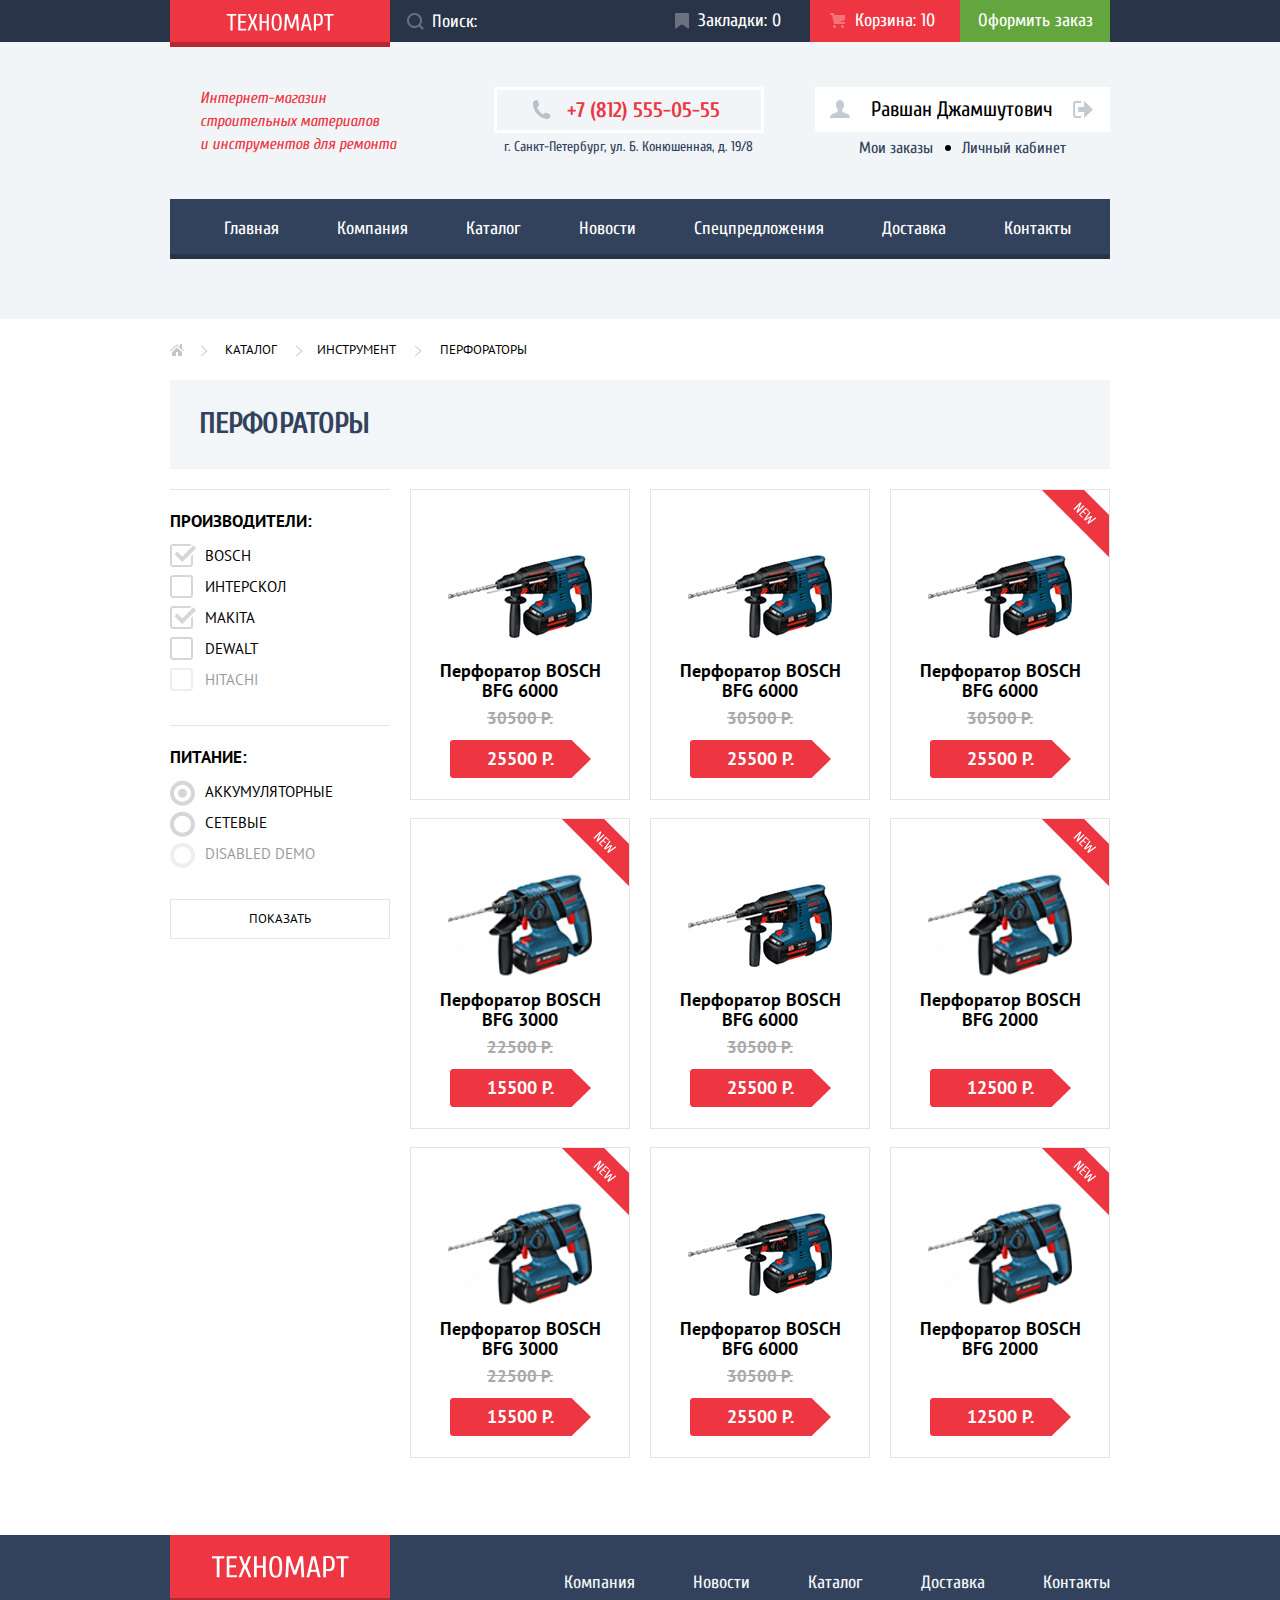
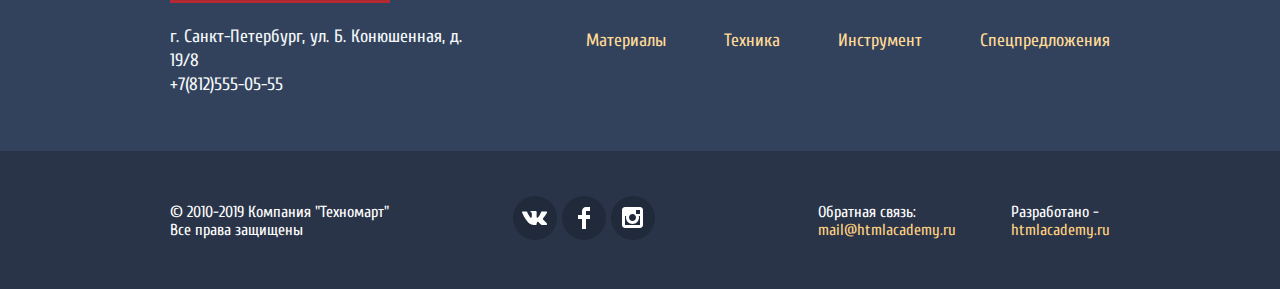
==== catalog.html @ f9d83b78 "Оформление декоративных элементов" ====
<!DOCTYPE html>
<html lang="ru">
<head>
  <meta charset="utf-8">
  <title>Перфораторы - каталог магазина Техномарт</title>
  <meta name="keywords" content="перфораторы" />
  <meta name="description" content="Список перфораторов, которые вы можете купить в интернет-магазине Техномарт с доставкой по всей территории Российской Федерации" />
  <link href="https://fonts.googleapis.com/css2?family=Cuprum:ital,wght@0,400;0,700;1,400&family=PT+Sans:ital,wght@0,400;0,700;1,400&display=swap" rel="stylesheet">
  <link rel="stylesheet" type="text/css" href="css/normalize.css">
  <link rel="stylesheet" type="text/css" href="css/style.css"></head>
<body>
  <header>
    <div class="top-line">
      <ul class="container top-line-head">
        <li>
          <a class="logo">
            <img src="img/logo-technomart.png" width="108" height="18" alt="Логотип компании в шапке сайта"></a>
        </li>
        <li>
          <form action="https://echo.htmlacademy.ru/courses" method="get" class="search-form">
            <input type="search" class="top-line-search" name="search" placeholder="Поиск:"></form>
        </li>
        <li>
          <a href="" class="top-link bookmark">
            Закладки:
            <span>0</span>
          </a>
        </li>
        <li>
          <a href="" class="top-link cart cart-with-goods">
            Корзина:
            <span>10</span>
          </a>
        </li>
        <li>
          <a href="" class="top-link order">Оформить заказ</a>
        </li>
      </ul>
    </div>
    <div class="container header-box">
      <div class="header-slogan">
        Интернет-магазин строительных материалов
        <br>и инструментов для ремонта</div>
      <div class="header-contact">
        <a href="tel:+78125550555">+7 (812) 555-05-55</a>
        г. Санкт-Петербург, ул. Б. Конюшенная, д. 19/8
      </div>
      <div class="header-account">
        <div class="header-name">
          Равшан Джамшутович
          <button type="button" name="exit-account"></button>
        </div>
        <div class="account-link">
          <a href="" class="first">Мои заказы</a>
          <div class="dotted"></div>
          <a href="">Личный кабинет</a>
        </div>
      </div>
    </div>
    <nav class="container nav">
      <ul>
        <li>
          <a href="index.html">Главная</a>
        </li>
        <li>
          <a href="">Компания</a>
        </li>
        <li>
          <a href="catalog.html">Каталог</a>
        </li>
        <li>
          <a href="">Новости</a>
        </li>
        <li>
          <a href="">Спецпредложения</a>
        </li>
        <li>
          <a href="">Доставка</a>
        </li>
        <li>
          <a href="">Контакты</a>
        </li>
      </ul>
    </nav>
  </header>
  <main>
    <div class="container wrap">
      <nav>
        <ul class="breadcrumbs">
          <li>
            <a href="index.html" aria-label="Главная"></a>
          </li>
          <li>
            <a href="catalog.html">Каталог</a>
          </li>
          <li>
            <a href="">Инструмент</a>
          </li>
          <li>Перфораторы</li>
        </ul>
      </nav>
      <section class="inner">
        <h1 class="catalog-title">Перфораторы</h1>
        <aside class="side-filter">
          <form action="https://echo.htmlacademy.ru/courses" method="get" class="form-filter">
            <div class="widget">
              <span class="widget-title">Производители:</span>
              <ul>
                <li class="filter-option filter-checkbox">
                  <input type="checkbox" name="bosch" id="brandCheck1" class="visually-hidden filter-input-checkbox filter-input" checked>
                  <label for="brandCheck1">BOSCH</label>
                </li>
                <li class="filter-option filter-checkbox">
                  <input type="checkbox" name="interskol" id="brandCheck2" class="visually-hidden filter-input-checkbox filter-input">
                  <label for="brandCheck2">Интерскол</label>
                </li>
                <li class="filter-option filter-checkbox">
                  <input type="checkbox" name="makita" id="brandCheck3" class="visually-hidden filter-input-checkbox filter-input" checked>
                  <label for="brandCheck3">Makita</label>
                </li>
                <li class="filter-option filter-checkbox">
                  <input type="checkbox" name="dewalt" id="brandCheck4" class="visually-hidden filter-input-checkbox filter-input">
                  <label for="brandCheck4">Dewalt</label>
                </li>
                <li class="filter-option filter-checkbox disabled">
                  <input type="checkbox" name="hitachi" id="brandCheck5" class="visually-hidden filter-input-checkbox filter-input" disabled>
                  <label for="brandCheck5">Hitachi</label>
                </li>
              </ul>
            </div>
            <div class="widget">
              <span class="widget-title">Питание:</span>
              <ul>
                <li class="filter-option filter-radio">
                  <input type="radio" name="pitanie" value="akkum" id="akkumPower" class="visually-hidden filter-input-radio filter-input" checked>
                  <label for="akkumPower">Аккумуляторные</label>
                </li>
                <li class="filter-option filter-radio">
                  <input type="radio" name="pitanie" value="setevoe" id="setevoePower" class="visually-hidden filter-input-radio filter-input">
                  <label for="setevoePower">Сетевые</label>
                </li>
                <li class="filter-option filter-radio disabled">
                  <input type="radio" name="pitanie" value="setevoe" id="disabled" class="visually-hidden filter-input-radio filter-input" disabled>
                  <label for="disabled">Disabled Demo</label>
                </li>
              </ul>
            </div>
            <button type="submit">Показать</button>
          </form>
        </aside>
        <div class="content">
          <ul class="catalog">
            <li class="product">
              <div class="product-head">
                <img src="img/bfg6000.jpg" width="144" height="128" alt="Фото перфоратора">
                <a href="">Купить</a>
                <a href="">В закладки</a>
              </div>
              <div class="product-footer">
                <span class="product-title">Перфоратор BOSCH BFG 6000</span>
                <span class="old-price">30500 Р.</span>
                <div class="actual-price">25500 Р.</div>
              </div>
            </li>
            <li class="product">
              <div class="product-head">
                <img src="img/bfg6000.jpg" width="144" height="128" alt="Фото перфоратора">
                <a href="">Купить</a>
                <a href="">В закладки</a>
              </div>
              <div class="product-footer">
                <span class="product-title">Перфоратор BOSCH BFG 6000</span>
                <span class="old-price">30500 Р.</span>
                <div class="actual-price">25500 Р.</div>
              </div>
            </li>
            <li class="product">
              <div class="product-head">
                <img src="img/bfg6000.jpg" width="144" height="128" alt="Фото перфоратора">
                <a href="">Купить</a>
                <a href="">В закладки</a>
              </div>
              <div class="product-footer">
                <span class="product-title">Перфоратор BOSCH BFG 6000</span>
                <span class="old-price">30500 Р.</span>
                <div class="actual-price">25500 Р.</div>
              </div>
              <div class="catalog-new"></div>
            </li>
            <li class="product">
              <div class="product-head">
                <img src="img/bfg3000.jpg" width="144" height="128" alt="Фото перфоратора">
                <a href="">Купить</a>
                <a href="">В закладки</a>
              </div>
              <div class="product-footer">
                <span class="product-title">Перфоратор BOSCH BFG 3000</span>
                <span class="old-price">22500 Р.</span>
                <div class="actual-price">15500 Р.</div>
              </div>
              <div class="catalog-new"></div>
            </li>
            <li class="product">
              <div class="product-head">
                <img src="img/bfg6000.jpg" width="144" height="128" alt="Фото перфоратора">
                <a href="">Купить</a>
                <a href="">В закладки</a>
              </div>
              <div class="product-footer">
                <span class="product-title">Перфоратор BOSCH BFG 6000</span>
                <span class="old-price">30500 Р.</span>
                <div class="actual-price">25500 Р.</div>
              </div>
            </li>
            <li class="product">
              <div class="product-head">
                <img src="img/bfg2000.jpg" width="144" height="128" alt="Фото перфоратора">
                <a href="">Купить</a>
                <a href="">В закладки</a>
              </div>
              <div class="product-footer">
                <span class="product-title">Перфоратор BOSCH BFG 2000</span>
                <span class="old-price"></span>
                <div class="actual-price">12500 Р.</div>
              </div>
              <div class="catalog-new"></div>
            </li>
            <li class="product">
              <div class="product-head">
                <img src="img/bfg3000.jpg" width="144" height="128" alt="Фото перфоратора">
                <a href="">Купить</a>
                <a href="">В закладки</a>
              </div>
              <div class="product-footer">
                <span class="product-title">Перфоратор BOSCH BFG 3000</span>
                <span class="old-price">22500 Р.</span>
                <div class="actual-price">15500 Р.</div>
              </div>
              <div class="catalog-new"></div>
            </li>
            <li class="product">
              <div class="product-head">
                <img src="img/bfg6000.jpg" width="144" height="128" alt="Фото перфоратора">
                <a href="">Купить</a>
                <a href="">В закладки</a>
              </div>
              <div class="product-footer">
                <span class="product-title">Перфоратор BOSCH BFG 6000</span>
                <span class="old-price">30500 Р.</span>
                <div class="actual-price">25500 Р.</div>
              </div>
            </li>
            <li class="product">
              <div class="product-head">
                <img src="img/bfg2000.jpg" width="144" height="128" alt="Фото перфоратора">
                <a href="">Купить</a>
                <a href="">В закладки</a>
              </div>
              <div class="product-footer">
                <span class="product-title">Перфоратор BOSCH BFG 2000</span>
                <span class="old-price"></span>
                <div class="actual-price">12500 Р.</div>
              </div>
              <div class="catalog-new"></div>
            </li>
          </ul>
        </div>

        <!-- Тут блок, который не нужно включать в этом задании http://prntscr.com/shztqs--> </section>
    </div>
  </main>
  <footer>
    <div class="container footer-top">
      <div class="footer-left">
        <img src="img/logo-bottom.png" width="220" height="47" alt="Логотип компании в подвале сайта">
        г. Санкт-Петербург, ул. Б. Конюшенная, д. 19/8
        <br>
        <a href="tel:+78125550555">+7(812)555-05-55</a>
      </div>
      <div class="footer-right">
        <ul class="submenu-origin">
          <li>
            <a href="">Компания</a>
          </li>
          <li>
            <a href="">Новости</a>
          </li>
          <li>
            <a href="catalog.html">Каталог</a>
          </li>
          <li>
            <a href="">Доставка</a>
          </li>
          <li>
            <a href="">Контакты</a>
          </li>
        </ul>
        <ul class="submenu-gold">
          <li>
            <a href="">Материалы</a>
          </li>
          <li>
            <a href="">Техника</a>
          </li>
          <li>
            <a href="">Инструмент</a>
          </li>
          <li>
            <a href="">Спецпредложения</a>
          </li>
        </ul>
      </div>
    </div>
    <div class="footer-bottom">
      <div class="container footer-bottom-box">
        <div class="copyright">
          © 2010-2019 Компания "Техномарт"
          <br>Все права защищены</div>
        <div class="social">
          <a href="" aria-label="Вконтакте"></a>
          <a href="" aria-label="Facebook"></a>
          <a href="" aria-label="Instagram"></a>
        </div>
        <ul class="credit">
          <li>
            Обратная связь:
            <br>
            <a href="mailto:mail@htmlacademy.ru">mail@htmlacademy.ru</a>
          </li>
          <li>
            Разработано -
            <br>
            <a href="https://htmlacademy.ru/intensive/htmlcss" target="_blank">htmlacademy.ru</a>
          </li>
        </ul>
      </div>
    </div>
  </footer>
  <div class="popup cart-add">
    <div class="cart-text">
      Товар добавлен в корзину!
    </div>
    <div class="popup-bottom">
      <div class="cart-add-box">
        <a href="#" class="info-link">Оформить заказ</a>
        <button type="button" name="continue-car">Продолжить покупки</button>
      </div>
    </div>
    <button type="button" name="close-cart" class="popup-close">
      <img src="img/icon-close.svg" width="21" height="21" alt="Закрыть форму"></button>
  </div>
</body>
</html>
---- css/style.css ----
:root {
  --basic-black: #000;
  --basic-red: #EE3643;
  --basic-green-dark: #518534;
  --basic-green: #63A63E;
  --basic-semi-grey-dark: #212A3A;
  --basic-grey-dark: #293449;
  --basic-grey-light-dark: #32425C;
  --basic-grey: #3D546F;
  --basic-grey-light: #C5C5C5;
  --basic-grey-super-light: #e5e5e5;
  --basic-grey-extra-ligh: #EAEAEA;
  --basic-background: #F1F5F7;
  --basic-background-semi-light: #F2F6F8;
  --basic-background-light: #F3F7F9;
  --basic-background-extra-light: #f4f4f4;
  --basic-white: #FFFFFF;
  --special-ylellow: #FFBF47;
  --special-yellowlight: #FFD180;
  --special-yellowextralight: #FFDA96;
  --special-blue: #3BBCE3;
  --special-lilac: #DC91D8;
  --special-greenlight: #8ED78F;
  --success: #5FBB2D;
  --warning: #FFBF47;
  --error: #BA2732;
  --half-white: rgba(255, 255, 255, 0.5);
  --half-black: rgba(0, 0, 0, 0.1);
  --old-price: #A9A9A9;
}

/* Global */

body {
  font-family: 'Cuprum', sans-serif;
  width: 100%;
  margin: 0;
  padding: 0;
  background-color: var(--basic-white, #fff);
  font-size: 18px;
  line-height: 24px;
  font-weight: normal;
  color: var(--basic-black)
}
a {
  text-decoration: none;
}
img {
  max-width: 100%;
  height: auto;
}
*, *::before, *::after {
  box-sizing: border-box;
}
.visually-hidden:not(:focus):not(:active),
input[type="checkbox"].visually-hidden,
input[type="radio"].visually-hidden {
  position: absolute;
  width: 1px;
  height: 1px;
  margin: -1px;
  border: 0;
  padding: 0;
  white-space: nowrap;
  clip-path: inset(100%);
  clip: rect(0 0 0 0);
  overflow: hidden;
}
.container {
  width: 940px;
  margin: 0 auto;
}

/* Grid */

.page {
  height: 100%;
}

.page-body {
  min-height: 100%;
  display: grid;
  grid-template-rows: min-content 1fr min-content;
  align-content: start;
}

/* Header */

header {
  background-color: var(--basic-background, #F1F5F7);
  padding: 0 0 60px;
}
.top-line {
  background-color: var(--basic-grey-dark, #293449);
  padding: 0 10px;
  color: #FFF;
  height: 42px;
}
.top-line a {
  color: #FFF;
}
.top-line-head {
  list-style: none;
  padding: 0;
  display: flex;
  flex-direction: row;
  flex-wrap: nowrap;
  align-items: center;
  justify-content: space-between;
}
.top-line-head li {
  height: 42px;
  line-height: 42px;
}
.top-line-head li:nth-child(2) {
  flex-grow: 1;
}
.top-line a.logo {
  display: block;
  width: 220px;
  height: 47px;
  text-align: center;
  line-height: 52px;
  background-color: var(--basic-red, #EE3643);
  box-shadow: inset 0px -5px 0px rgba(0, 0, 0, 0.24);
}
.top-line a.logo:active {
  background-color: var(--error, #BA2732);
}
.top-line-search {
  width: 100%;
  height: 42px;
  border: none;
  background-image: url(../img/icon-search-grey.png);
  background-repeat: no-repeat;
  background-position: 17px center;
  color: var(--basic-white, #fff);
  padding-left: 42px;
  background-color: var(--basic-grey-dark, #293449);
}
.top-line-search::placeholder {
  color: var(--basic-white, #fff);
}
.top-line-search:hover {
  background-image: url(../img/icon-search-white.png);
}
.top-line-search:focus {
  background-color: var(--basic-white, #fff);
  background-image: url(../img/icon-search-red.png);
  color: var(--basic-black, #000);
  outline: 0;
}
.top-line .top-link {
  display: block;
  position: relative;
}
.top-line .top-link:active {
  color: var(--half-white, rgba(255, 255, 255, 0.5));
}
.bookmark:active,
.cart:active {
  background: var(--basic-black, #000);
}
.bookmark::before,
.cart::before {
  position: absolute;
  content: "";
  background-repeat: no-repeat;
  background-position: 0 0;
  opacity: 0.3;
}
.bookmark {
  padding: 0 29px 0 43px;
}
.bookmark::before {
  background-image: url(../img/icon-bookmark.svg);
  width: 14px;
  height: 16px;
  top: 13px;
  left: 20px;
}
.cart {
  padding: 0 25px 0 45px;
}
.cart::before {
  background-image: url(../img/icon-cart.svg);
  width: 15px;
  height: 15px;
  top: 13px;
  left: 20px;
}
.cart-with-goods {
  background-color: var(--basic-red);
  }
.bookmark:hover::before,
.cart:hover::before {
  opacity: 1;
}
.order {
  background-color: var(--basic-green, #63A63E);
  width: 150px;
  text-align: center;
}
.header-box {
  padding: 45px 0 40px;
  display: flex;
  flex-direction: row;
  flex-wrap: nowrap;
  align-items: start;
  justify-content: space-between;
}
.header-slogan {
  font-style: italic;
  font-size: 16px;
  line-height: 23px;
  color: var(--basic-red, #EE3643);
  width: 197px;
  margin-left: 30px;
}
.header-contact {
  font-size: 14px;
  line-height: 24px;
  color: var(--basic-grey-light-dark, #32425C);
  width: 270px;
  text-align: center;
  margin: 0 0 0 45px;
}
.header-contact a {
  color: var(--basic-red, #EE3643);
  font-weight: bold;
  font-size: 21px;
  line-height: 30px;
  padding: 5px 4px 5px 70px;
  border: 3px solid var(--basic-white, #fff);
  background-color: var(--basic-background-lignt);
  display: block;
  position: relative;
  text-align: left;
  margin-bottom: 2px;
}
.header-contact a:before {
  content: "";
  position: absolute;
  background-image: url(../img/icon-phone.svg);
  width: 19px;
  height: 19px;
  left: 35px;
  top: 10px;
}
.header-login {
  width: 299px;
}
.header-login a {
  background-color: var(--basic-white, #fff);
  padding: 0 24px;
  position: relative;
  font-size: 21px;
  line-height: 45px;
  color: #000;
  display: inline-block;
}
.header-login a:hover {
  color: var(--basic-red);
}
.header-login a:active {
  color: var(--basic-grey-light);
}
a.login-link {
  padding-left: 45px;
  margin-right: 10px;
}
.login-link::before {
  content: "";
  position: absolute;
  background-image: url(../img/icon-login-dark.svg);
  width: 20px;
  height: 17px;
  top: 14px;
  left: 19px;
  opacity: 0.3;
}
.login-link:hover::before {
  opacity: 1;
}
.login-link:active::before {
  opacity: 0.3;
}
.header-account {
  text-align: center;
}
.header-name {
  font-size: 21px;
  line-height: 21px;
  background-color: var(--basic-white);
  padding: 12px 57px 12px 56px;
  position: relative;
}
.account-link {
  display: flex;
  flex-direction: row;
  flex-wrap: nowrap;
  align-items: center;
  justify-content: space-evenly;
  margin: 7px auto 0;
  width: 230px;
}
.account-link a {
  font-size: 16px;
  line-height: 18px;
  color: var(--basic-grey-light-dark);
  margin: 0 6px;
}
.account-link a:hover {
  color: var(--basic-red);
}
.account-link .dotted {
  background-color: var(--basic-black);
  width: 6px;
  height: 6px;
  border-radius: 50%;
}

.header-name:active,
.account-link a:active {
  color: var(--basic-grey-light);
}
.header-name button[name="exit-account"] {
  content: "";
  position: absolute;
  width: 20px;
  height: 17px;
  background-image: url(../img/icon-logout.svg);
  background-repeat: no-repeat;
  background-position: 0 0;
  background-color: inherit;
  top: 14px;
  right: 17px;
  border: none;
  outline: none;
  cursor: pointer;
  opacity: 0.3;
}
.header-name::before {
  content: "";
  position: absolute;
  background-image: url(../img/icon-user.svg);
  background-repeat: no-repeat;
  background-position: 0 0;
  width: 20px;
  height: 18px;
  top: 13px;
  left: 15px;
  opacity: 0.3;
}
.header-name:hover::before,
.header-name:hover button[name="exit-account"] {
  opacity: 1;
}
.nav ul {
  padding: 0 25px;
  margin: 0;
  list-style: none;
  display: flex;
  flex-direction: row;
  flex-wrap: nowrap;
  align-items: center;
  justify-content: space-between;
  background-color: var(--basic-grey-light-dark);
  box-shadow: inset 0px -5px 0px var(--basic-grey-dark);
}
.nav a {
  color: var(--basic-white);
  padding: 0 29px;
  display: block;
  line-height: 60px;
}
.nav a:hover {
  background-color: var(--basic-grey-dark);
}
.nav a:active {
  color: var(--basic-grey-light);
}


/* Home Info */

.main-info {
  display: flex;
  flex-direction: row;
  align-items: flex-start;
  justify-content: space-between;
  padding: 70px 0;
  position: relative;
}
.main-info section:first-child {
  max-width: 478px;
}
.main-info section:nth-child(2) {
  width: 300px;
}
.main-info section {
  font-family: 'PT Sans', sans-serif;
  font-size: 13px;
  line-height: 24px;
}
.main-info h2 {
  font-size: 30px;
  line-height: 30px;
  font-weight: normal;
  text-transform: uppercase;
}
.transport {
  list-style: none;
}
.transport li {
  font-size: 18px;
  line-height: 24px;
  margin-bottom: 12px;
  position: relative;
}
.transport li::before {
  content: "";
  position: absolute;
  background-image: url(../img/red-line.png);
  background-repeat: no-repeat;
  background-position: 0 0;
  width: 25px;
  height: 2px;
  left: -37px;
  top: 10px;
}
.info-link {
  background-color: var(--basic-red);
  color: var(--basic-white);
  text-align: center;
  text-transform: uppercase;
  line-height: 38px;
  display: inherit;
  cursor: pointer;
  border: none;
  outline: none;
  width: 100%;
}
.info-link:active {
  background-color: var(--error);
}
a.more-about {
  width: 220px;
}
.map-small {
  margin-top: 14px;
}

/* Catalog Sidebar */

.wrap {
  padding: 21px 0 59px;
}
.breadcrumbs {
  margin: 0;
  padding: 0;
  list-style: none;
  display: flex;
  flex-direction: row;
  flex-wrap: nowrap;
  align-items: center;
}
.breadcrumbs li {
  padding: 0 25px 0 15px;
  position: relative;
}

.breadcrumbs li::before {
  content: "";
  position: absolute;
  width: 8px;
  height: 12px;
  background-image: url(../img/icon-right-small.svg);
  background-repeat: no-repeat;
  right: -1px;
  top: 5px;
}
.breadcrumbs li:first-child {
  width: 14px;
  height: 12px;
  background-image: url(../img/icon-home.svg);
  background-repeat: no-repeat;
}
.breadcrumbs li:first-child::before {
  top: 1px;
  right: 2px;
}
.breadcrumbs li:last-child {
  padding-left: 19px;
}
.breadcrumbs li:last-child:before {
  background-image: none;
}
.breadcrumbs li,
.breadcrumbs a,
.breadcrumbs a:active,
.breadcrumbs a:focus,
.breadcrumbs a:hover {
  color: var(--basic-black);
  font-size: 13px;
  line-height: 20px;
  text-transform: uppercase;
  font-family: 'PT Sans', sans-serif;
}

.inner {
    display: flex;
    flex-direction: row;
    flex-wrap: wrap;
}
.catalog-title {
  margin: 20px 0;
  font-size: 30px;
  line-height: 30px;
  text-transform: uppercase;
  color: var(--basic-grey-light-dark);
  background-color: var(--basic-background-semi-light);
  padding: 29px 0 30px 29px;
  width: 100%;
  letter-spacing: -0.9px;
}

.side-filter {
  width: 220px;
}
.side-filter .widget {
  border-top: 1px solid var(--half-black);
  padding: 16px 0 26px;
}
.side-filter .widget-title {
  font-family: PT Sans;
  font-weight: bold;
  font-size: 17px;
  line-height: 30px;
  text-transform: uppercase;
}
.form-filter ul {
  margin: 0;
  padding: 0;
  list-style: none;
  line-height: 23px;
}
.filter-option {
  margin: 8px 0;
  padding: 0 0 0 35px;
}
.filter-option label {
  font-family: 'PT Sans', sans-serif;
  font-size: 15px;
  text-transform: uppercase;
  position: relative;
  display: block;
  cursor: pointer;
  user-select: none;
}
.filter-input-checkbox + label::before {
  content: "";
  position: absolute;
  left: -35px;
  top: 0;
  width: 27px;
  height: 23px;
  background-image: url(../img/icon-checkbox.svg);
  background-position: bottom right;
  background-repeat: no-repeat;
  opacity: 0.7;
}
.filter-input-checkbox:checked + label::after {
  content: "";
  position: absolute;
  left: -35px;
  top: 0;
  width: 27px;
  height: 23px;
  background-image: url(../img/icon-checkbox.svg);
  background-position: 0 0;
  background-repeat: no-repeat;
  opacity: 0.7;
}
.filter-input-radio + label::before {
  content: "";
  position: absolute;
  left: -35px;
  top: 0;
  width: 25px;
  height: 26px;
  background-image: url(../img/icon-radio.svg);
  background-position: bottom right;
  background-repeat: no-repeat;
  opacity: 0.7;
}
.filter-input-radio:checked + label::after {
  content: "";
  position: absolute;
  left: -35px;
  top: 0;
  width: 26px;
  height: 26px;
  background-image: url(../img/icon-radio.svg);
  background-position: 0 0;
  background-repeat: no-repeat;
  opacity: 0.7;
}
.filter-input-checkbox:hover + label::before,
.filter-input-checkbox:checked:hover + label::after,
.filter-input-radio:hover + label::before,
.filter-input-radio:checked:hover + label::after {
  opacity: 1;
}
.filter-input-checkbox:checked + label::before,
.filter-input-radio:checked + label::before {
  background-image: none;
}
.disabled label {
  opacity: 0.4;
}
.form-filter button {
  font-size: 13px;
  line-height: 18px;
  font-family: 'PT Sans', sans-serif;
  background: transparent;
  border: 1px solid var(--basic-grey-super-light);
  text-transform: uppercase;
  width: 100%;
  padding: 10px;
  cursor: pointer;
}

/* Catalog Content */

.content {
  margin-left: 20px;
  width: 700px;
}
.catalog {
  margin: 0;
  padding: 0;
  list-style: none;
  display: flex;
  flex-direction: row;
  flex-wrap: wrap;
  justify-content: space-between;
}
.product {
  width: 220px;
  position: relative;
  box-sizing: border-box;
  text-align: center;
  padding: 22px 17px 21px;
  border: 1px solid var(--basic-grey-super-light);
  margin-bottom: 18px;
}
.product-head {
  width: 144px;
  height: 128px;
  position: relative;
  margin: 0 auto;
}
.product-head img {
  position: absolute;
  left: 0;
  top: 0;
  z-index: 1;
}
.product-head a {
  font-size: 14px;
  line-height: 38px;
  text-transform: uppercase;
  align-items: center;
  width: 135px;
  height: 38px;
  display: block;
  margin: 21px auto 0;
}
.product-head a:first-of-type {
  background-color: var(--basic-green);
  box-shadow: inset 0px -3px 0px #367315;
  border-radius: 2px;
  color: var(--basic-white);
  position: relative;
  padding-left: 10px;
}
.product-head a:first-of-type:hover {
  background-color: var(--success);
}
.product-head a:first-of-type:active {
  background-color: var(--basic-green-dark);
}
.product-head a:first-of-type::before {
  content: "";
  position: absolute;
  background-image: url(../img/icon-cart.svg);
  background-repeat: no-repeat;
  width: 15px;
  height: 15px;
  left: 30px;
  top: 10px;
  opacity: 0.3;
}
.product-head a:nth-of-type(2) {
  color: var( --basic-grey-light-dark);
  border: 3px solid var(--basic-green);
  box-sizing: border-box;
  border-radius: 2px;
  margin: 10px auto 0;
  line-height: 32px;
}
.product-head a:nth-of-type(2):hover {
  border-color: var(--basic-grey-light-dark);
}
.product-head a:nth-of-type(2):active {
  opacity: 0.5;
}
.product:hover {
  box-shadow: 0px 4px 20px rgba(0, 0, 0, 0.15);
}
.product:hover img {
  display: none;
}
.product-footer {
  font-family: 'PT Sans', sans-serif;
  font-weight: bold;
}
.product-title {
  font-size: 18px;
  line-height: 20px;
  display: block;
  margin-bottom: 8px;
}
.old-price {
  height: 18px;
  font-size: 17px;
  line-height: 18px;
  text-transform: uppercase;
  color: var(--old-price);
  text-decoration-line: line-through;
  display: block;
  margin-bottom: 13px;
}
.actual-price {
  background-image: url(../img/red-button.png);
  background-position: center center;
  background-repeat: no-repeat;
  background-size: 141px 38px;
  width: 141px;
  height: 38px;
  margin: 0 auto;
  line-height: 38px;
  color: var(--basic-white);
}
.catalog-new {
  position: absolute;
  background-image: url(../img/catalog-new.png);
  background-repeat: no-repeat;
  background-position: center center;
  top: 0;
  right: 0;
  background-size: 70px 70px;
  width: 70px;
  height: 70px;
}

/* Footer */

footer {
  background-color: var(--basic-grey-light-dark);
  color: var(--basic-background-light);
}
footer a {
  color: var(--basic-background-light);
}
footer ul {
  list-style: none;
}
.footer-top {
  display: flex;
  flex-direction: row;
  flex-wrap: nowrap;
  justify-content: space-between;
  align-items: flex-start;
  padding-bottom: 54px;
}
.footer-left {
  max-width: 324px;
}
.footer-left img {
  display: block;
  margin-bottom: 22px;
}
.footer-right {
  margin-top: 19px;
}
.footer-right ul {
  display: flex;
  flex-wrap: wrap;
  flex-direction: row;
  justify-content: flex-end;
  align-items: center;
  margin: 0;
  padding: 0;
}

.footer-right li {
  padding: 17px 29px;
}
.footer-right li:last-child {
  padding-right: 0;
}
.footer-right a:hover {
  text-decoration: underline;
}
.footer-right a:active {
  mix-blend-mode: normal;
  opacity: 0.5;
  text-decoration: none;
}
ul.submenu-gold a {
  color: var( --special-yellowextralight);
}
.footer-bottom {
  background-color: var(--basic-grey-dark);
  padding: 36px 0 34px;
  color: var(--basic-white);
}
.footer-bottom-box {
  display: flex;
  flex-direction: row;
  flex-wrap: nowrap;
  align-items: center;
  justify-content: space-between;
}
.copyright {
  font-size: 16px;
  line-height: 18px;
}
.social a {
  width: 44px;
  height: 44px;
  border-radius: 50%;
  background-color: var( --basic-semi-grey-dark);
  background-repeat: no-repeat;
  background-position: center center;
  display: inline-block;
}
.social a:first-child {
  background-image: url(../img/icon-vk.svg);
}
.social a:nth-child(2) {
  background-image: url(../img/icon-fb.svg);
}
.social a:nth-child(3) {
  background-image: url(../img/icon-insta.svg);
}
.social a:hover {
  background-color: var(--basic-red);
}
.credit {
  font-size: 16px;
  line-height: 18px;
}
.credit li {
  display: inline-block;
}
.credit li:first-child {
  margin-right: 51px;
}
.credit a {
  color: var(--special-yellowlight);
}
.credit a:hover {
  text-decoration: underline;
}
.credit a:active {
  color: var(--basic-red);
  text-decoration: none;
}

/* PopUp */
.popup {
  display: none;
  border-top: 4px solid var(--basic-red);
  box-shadow: 0px 4px 20px rgba(0, 0, 0, 0.15);
  background-color: var(--basic-white);
}
.big-map {
  position: absolute;
  width: 943px;
  height: 449px;
  left: -7px;
  top: 14px;
}
.popup .popup-close {
  position: absolute;
  border: navajowhite;
  background: none;
  top: 17px;
  right: 10px;
  outline: none;
  cursor: pointer;
}
.write-us {
  position: absolute;
  width: 620px;
  height: 430px;
  left: 50%;
  margin-left: -310px;
  top: 14px;
}
.popup-write-box {
  display: flex;
  flex-direction: row;
  flex-wrap: wrap;
  width: 460px;
  justify-content: space-between;
  align-items: start;
  margin: 46px auto 0;
}
.write-us label {
  font-size: 18px;
  line-height: 24px;
}
.write-us label:last-child {
  margin-top: 13px;
}
.write-us input {
  display: block;
  background: var(--basic-white);
  border: 2px solid var(--basic-grey-light);
  border-radius: 2px;
  padding: 7px 8px 7px 12px;
  width: 220px;
  height: 38px;
  margin-top: 11px;
  outline: none;
}
.write-us input::placeholder,
.write-us textarea::placeholder {
  font-size: 13px;
  line-height: 20px;
  font-family: 'PT Sans', sans-serif;
  color: var(--old-price);
}
.write-us textarea {
  display: block;
  width: 460px;
  height: 114px;
  background: var(--basic-white);
  border: 2px solid var(--basic-grey-light);
  border-radius: 2px;
  padding: 7px 12px;
  outline: none;
  margin-top: 11px;
}
.write-us input:focus,
.write-us input:active,
.write-us textarea:focus,
.write-us textarea:active {
  border-color: var(--basic-green);
}
.popup-bottom {
  background-color: var(--basic-background-extra-light);
  padding: 37px 80px;
  position: absolute;
  bottom: 0;
  width: 100%;
}
.cart-add {
  position: fixed;
  width: 620px;
  height: 282px;
  top: 50%;
  margin-top: -141px;
  left: 50%;
  margin-left: -310px;
  z-index: 1;
}
.cart-text {
  font-size: 24px;
  line-height: 66px;
  text-align: center;
  font-weight: bold;
  background-image: url(../img/icon-mark.svg);
  background-repeat: no-repeat;
  background-size: 66px 66px;
  background-position: 81px center;
  margin-top: 55px;
}
.cart-add-box {
  display: flex;
  justify-content: center;
  flex-wrap: nowrap;
}
.cart-add-box a {
  width: 192px;
  font-size: 14px;
  line-height: 38px;
  text-align: center;
  display: block;
  margin-right: 10px;
}
.cart-add-box button {
  font-size: 14px;
  width: 192px;
  height: 38px;
  border: none;
  background-color: var(--basic-white);
  cursor: pointer;
  outline: none;
  text-transform: uppercase;
}
.cart-add-box button:active {
  background-color: var( --basic-grey-light);
}
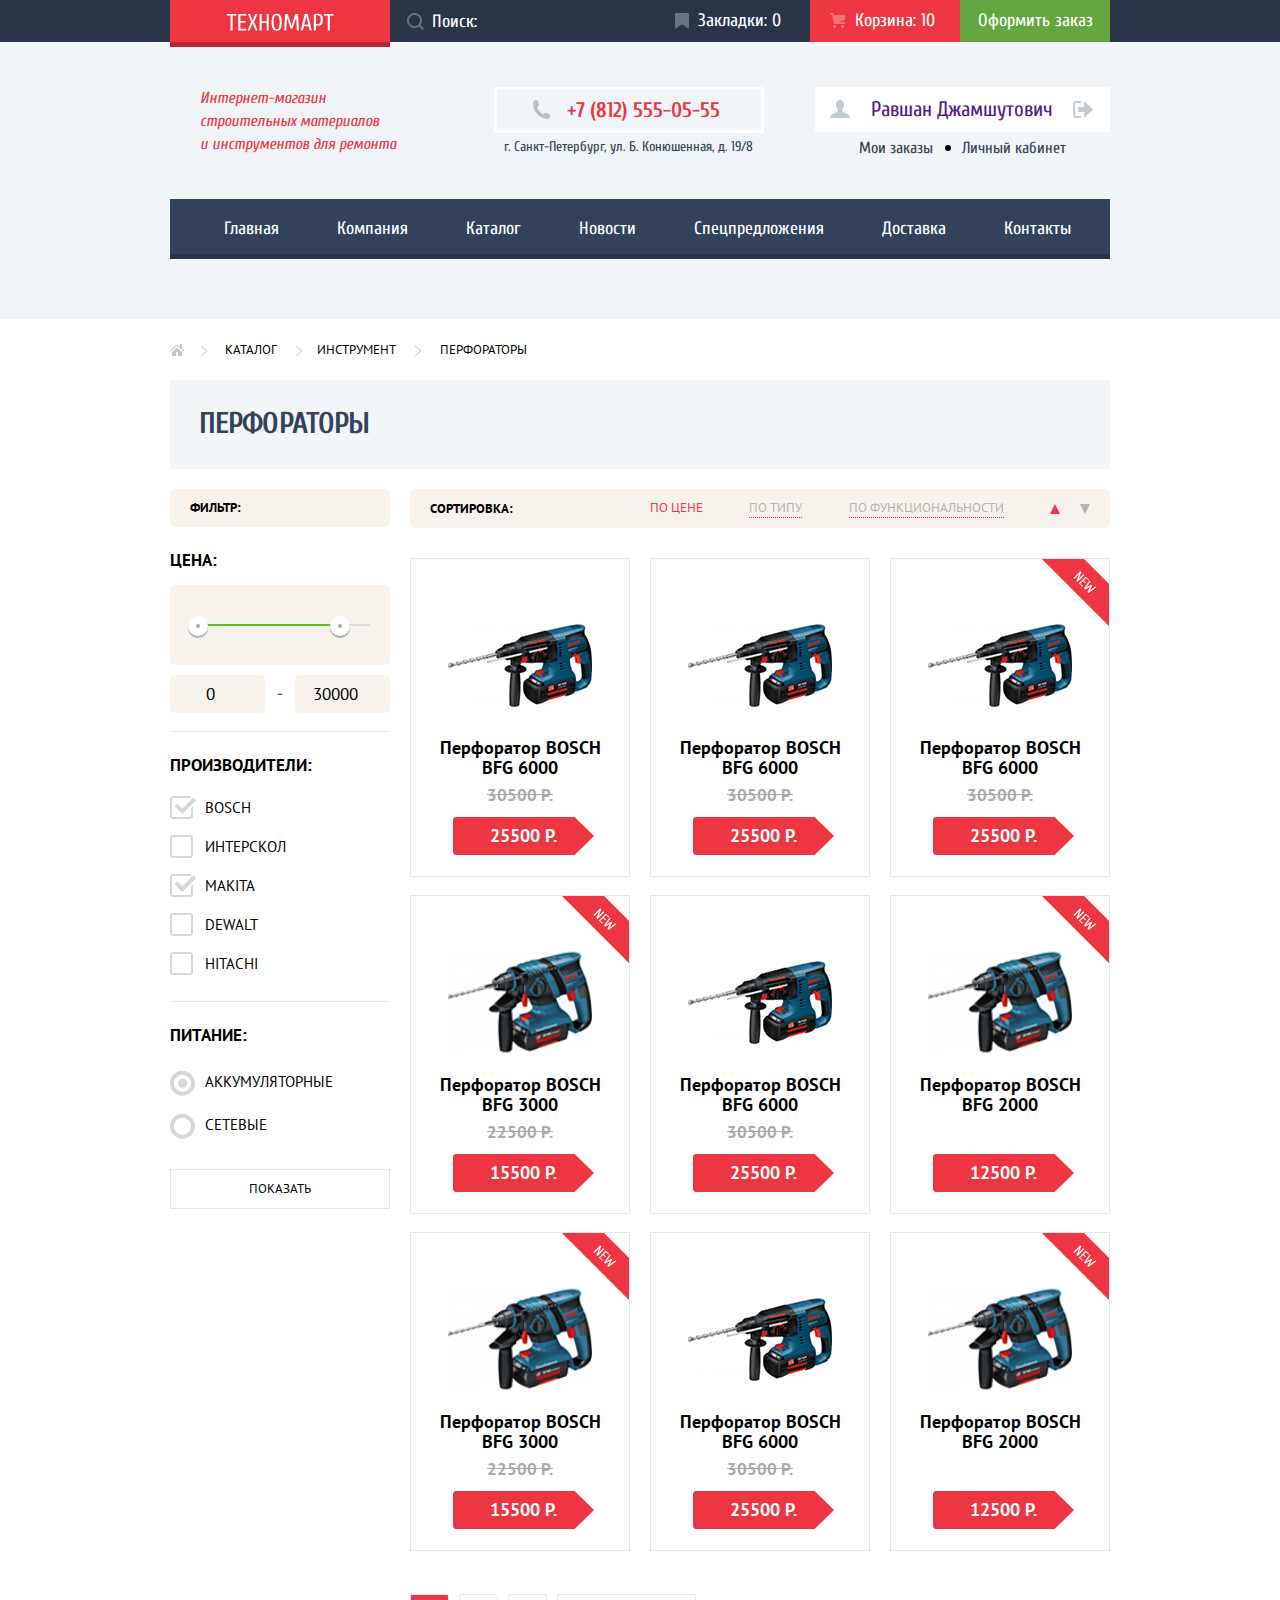
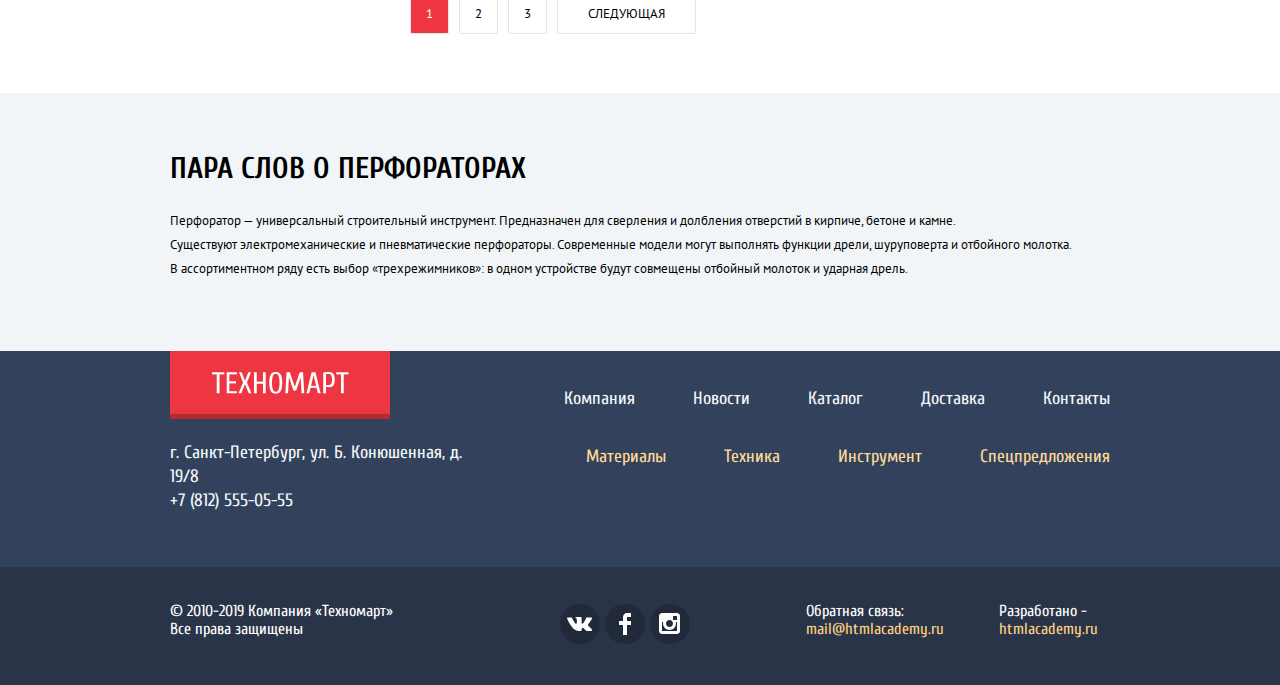
==== commit 7a82f452: "Версия 1.0" ====
--- a/catalog.html
+++ b/catalog.html
@@ -7,7 +7,7 @@
   <meta name="description" content="Список перфораторов, которые вы можете купить в интернет-магазине Техномарт с доставкой по всей территории Российской Федерации" />
   <link href="https://fonts.googleapis.com/css2?family=Cuprum:ital,wght@0,400;0,700;1,400&family=PT+Sans:ital,wght@0,400;0,700;1,400&display=swap" rel="stylesheet">
   <link rel="stylesheet" type="text/css" href="css/normalize.css">
-  <link rel="stylesheet" type="text/css" href="css/style.css"></head>
+  <link rel="stylesheet" type="text/css" href="css/style.min.css"></head>
 <body>
   <header>
     <div class="top-line">
@@ -47,7 +47,9 @@
       </div>
       <div class="header-account">
         <div class="header-name">
-          Равшан Джамшутович
+          <a href="">
+            Равшан Джамшутович
+          </a>
           <button type="button" name="exit-account"></button>
         </div>
         <div class="account-link">
@@ -102,29 +104,51 @@
       <section class="inner">
         <h1 class="catalog-title">Перфораторы</h1>
         <aside class="side-filter">
+          <h2>Фильтр:</h2>
           <form action="https://echo.htmlacademy.ru/courses" method="get" class="form-filter">
+            <div class="widget">
+              <span class="widget-title">Цена:</span>
+              <div class="range-filter">
+                <div class="range-controls">
+                  <div class="scale">
+                    <div class="bar"></div>
+                  </div>
+                  <div class="toggle toggle-min" tabindex="0"></div>
+                  <div class="toggle toggle-max" tabindex="0"></div>
+                </div>
+                <div class="price-controls">
+                  <label class="min-price">
+                    <input type="number" name="min-price" value="0" aria-label="Цена от">
+                  </label>
+                  <div class="separator">-</div>
+                  <label class="max-price">
+                    <input type="number" name="max-price" value="30000" aria-label="Цена до">
+                  </label>
+                </div>
+              </div>
+            </div>
             <div class="widget">
               <span class="widget-title">Производители:</span>
               <ul>
                 <li class="filter-option filter-checkbox">
                   <input type="checkbox" name="bosch" id="brandCheck1" class="visually-hidden filter-input-checkbox filter-input" checked>
-                  <label for="brandCheck1">BOSCH</label>
+                  <label for="brandCheck1" tabindex="0">BOSCH</label>
                 </li>
                 <li class="filter-option filter-checkbox">
                   <input type="checkbox" name="interskol" id="brandCheck2" class="visually-hidden filter-input-checkbox filter-input">
-                  <label for="brandCheck2">Интерскол</label>
+                  <label for="brandCheck2" tabindex="0">Интерскол</label>
                 </li>
                 <li class="filter-option filter-checkbox">
                   <input type="checkbox" name="makita" id="brandCheck3" class="visually-hidden filter-input-checkbox filter-input" checked>
-                  <label for="brandCheck3">Makita</label>
+                  <label for="brandCheck3" tabindex="0">Makita</label>
                 </li>
                 <li class="filter-option filter-checkbox">
                   <input type="checkbox" name="dewalt" id="brandCheck4" class="visually-hidden filter-input-checkbox filter-input">
-                  <label for="brandCheck4">Dewalt</label>
-                </li>
-                <li class="filter-option filter-checkbox disabled">
-                  <input type="checkbox" name="hitachi" id="brandCheck5" class="visually-hidden filter-input-checkbox filter-input" disabled>
-                  <label for="brandCheck5">Hitachi</label>
+                  <label for="brandCheck4" tabindex="0">Dewalt</label>
+                </li>
+                <li class="filter-option filter-checkbox">
+                  <input type="checkbox" name="hitachi" id="brandCheck5" class="visually-hidden filter-input-checkbox filter-input">
+                  <label for="brandCheck5" tabindex="0">Hitachi</label>
                 </li>
               </ul>
             </div>
@@ -133,15 +157,11 @@
               <ul>
                 <li class="filter-option filter-radio">
                   <input type="radio" name="pitanie" value="akkum" id="akkumPower" class="visually-hidden filter-input-radio filter-input" checked>
-                  <label for="akkumPower">Аккумуляторные</label>
+                  <label for="akkumPower" tabindex="0">Аккумуляторные</label>
                 </li>
                 <li class="filter-option filter-radio">
                   <input type="radio" name="pitanie" value="setevoe" id="setevoePower" class="visually-hidden filter-input-radio filter-input">
-                  <label for="setevoePower">Сетевые</label>
-                </li>
-                <li class="filter-option filter-radio disabled">
-                  <input type="radio" name="pitanie" value="setevoe" id="disabled" class="visually-hidden filter-input-radio filter-input" disabled>
-                  <label for="disabled">Disabled Demo</label>
+                  <label for="setevoePower" tabindex="0">Сетевые</label>
                 </li>
               </ul>
             </div>
@@ -149,6 +169,25 @@
           </form>
         </aside>
         <div class="content">
+          <div class="sort">
+            <h2>Сортировка:</h2>
+            <div class="sort-by">
+              <form action="https://echo.htmlacademy.ru/courses" method="get" class="sort-filter">
+                <input type="radio" name="sort" value="cena" id="sort-cena" class="visually-hidden" checked>
+                <label class="sort-label" for="sort-cena" tabindex="0">По цене</label>
+                <input type="radio" name="sort" value="type" id="sort-type" class="visually-hidden">
+                <label class="sort-label" for="sort-type" tabindex="0">По типу</label>
+                <input type="radio" name="sort" value="functionality" id="sort-functionality" class="visually-hidden">
+                <label class="sort-label" for="sort-functionality" tabindex="0">По функциональности</label>
+                <div class="sort-direction">
+                  <input type="radio" name="sort-direction" value="up" id="sort-up" class="visually-hidden" checked>
+                  <label class="direction" for="sort-up" tabindex="0" aria-label="По возрастанию"></label>
+                  <input type="radio" name="sort-direction" value="down" id="sort-down" class="visually-hidden">
+                  <label class="direction" for="sort-down" tabindex="0" aria-label="По убыванию"></label>
+                </div>
+              </form>
+            </div>
+          </div>
           <ul class="catalog">
             <li class="product">
               <div class="product-head">
@@ -157,7 +196,7 @@
                 <a href="">В закладки</a>
               </div>
               <div class="product-footer">
-                <span class="product-title">Перфоратор BOSCH BFG 6000</span>
+                <a href="" class="product-title">Перфоратор BOSCH BFG 6000</a>
                 <span class="old-price">30500 Р.</span>
                 <div class="actual-price">25500 Р.</div>
               </div>
@@ -169,7 +208,7 @@
                 <a href="">В закладки</a>
               </div>
               <div class="product-footer">
-                <span class="product-title">Перфоратор BOSCH BFG 6000</span>
+                <a href="" class="product-title">Перфоратор BOSCH BFG 6000</a>
                 <span class="old-price">30500 Р.</span>
                 <div class="actual-price">25500 Р.</div>
               </div>
@@ -181,7 +220,7 @@
                 <a href="">В закладки</a>
               </div>
               <div class="product-footer">
-                <span class="product-title">Перфоратор BOSCH BFG 6000</span>
+                <a href="" class="product-title">Перфоратор BOSCH BFG 6000</a>
                 <span class="old-price">30500 Р.</span>
                 <div class="actual-price">25500 Р.</div>
               </div>
@@ -194,7 +233,7 @@
                 <a href="">В закладки</a>
               </div>
               <div class="product-footer">
-                <span class="product-title">Перфоратор BOSCH BFG 3000</span>
+                <a href="" class="product-title">Перфоратор BOSCH BFG 3000</a>
                 <span class="old-price">22500 Р.</span>
                 <div class="actual-price">15500 Р.</div>
               </div>
@@ -207,7 +246,7 @@
                 <a href="">В закладки</a>
               </div>
               <div class="product-footer">
-                <span class="product-title">Перфоратор BOSCH BFG 6000</span>
+                <a href="" class="product-title">Перфоратор BOSCH BFG 6000</a>
                 <span class="old-price">30500 Р.</span>
                 <div class="actual-price">25500 Р.</div>
               </div>
@@ -219,7 +258,7 @@
                 <a href="">В закладки</a>
               </div>
               <div class="product-footer">
-                <span class="product-title">Перфоратор BOSCH BFG 2000</span>
+                <a href="" class="product-title">Перфоратор BOSCH BFG 2000</a>
                 <span class="old-price"></span>
                 <div class="actual-price">12500 Р.</div>
               </div>
@@ -232,7 +271,7 @@
                 <a href="">В закладки</a>
               </div>
               <div class="product-footer">
-                <span class="product-title">Перфоратор BOSCH BFG 3000</span>
+                <a href="" class="product-title">Перфоратор BOSCH BFG 3000</a>
                 <span class="old-price">22500 Р.</span>
                 <div class="actual-price">15500 Р.</div>
               </div>
@@ -245,7 +284,7 @@
                 <a href="">В закладки</a>
               </div>
               <div class="product-footer">
-                <span class="product-title">Перфоратор BOSCH BFG 6000</span>
+                <a href="" class="product-title">Перфоратор BOSCH BFG 6000</a>
                 <span class="old-price">30500 Р.</span>
                 <div class="actual-price">25500 Р.</div>
               </div>
@@ -257,17 +296,30 @@
                 <a href="">В закладки</a>
               </div>
               <div class="product-footer">
-                <span class="product-title">Перфоратор BOSCH BFG 2000</span>
+                <a href="" class="product-title">Перфоратор BOSCH BFG 2000</a>
                 <span class="old-price"></span>
                 <div class="actual-price">12500 Р.</div>
               </div>
               <div class="catalog-new"></div>
             </li>
           </ul>
+          <div class="pagination">
+            <ul>
+              <li><a href="" class="current">1</a></li>
+              <li><a href="">2</a></li>
+              <li><a href="">3</a></li>
+              <li><a href="" class="pagination-next">Следующая</a></li>
+            </ul>
+          </div>
         </div>
-
-        <!-- Тут блок, который не нужно включать в этом задании http://prntscr.com/shztqs--> </section>
-    </div>
+      </section>
+    </div>
+    <div class="catalog-description">
+        <section class="container">
+          <h2>ПАРА СЛОВ О ПЕРФОРАТОРАХ</h2>
+          <p>Перфоратор — универсальный строительный инструмент. Предназначен для сверления и долбления отверстий в кирпиче, бетоне и камне.<br>Существуют электромеханические и пневматические перфораторы. Современные модели могут выполнять функции дрели, шуруповерта и отбойного молотка.<br>В ассортиментном ряду есть выбор «трехрежимников»: в одном устройстве будут совмещены отбойный молоток и ударная дрель.</p>
+        </section>
+      </div>
   </main>
   <footer>
     <div class="container footer-top">
@@ -275,7 +327,7 @@
         <img src="img/logo-bottom.png" width="220" height="47" alt="Логотип компании в подвале сайта">
         г. Санкт-Петербург, ул. Б. Конюшенная, д. 19/8
         <br>
-        <a href="tel:+78125550555">+7(812)555-05-55</a>
+        <a href="tel:+78125550555">+7 (812) 555-05-55</a>
       </div>
       <div class="footer-right">
         <ul class="submenu-origin">
@@ -314,7 +366,7 @@
     <div class="footer-bottom">
       <div class="container footer-bottom-box">
         <div class="copyright">
-          © 2010-2019 Компания "Техномарт"
+          © 2010-2019 Компания &laquo;Техномарт&raquo;
           <br>Все права защищены</div>
         <div class="social">
           <a href="" aria-label="Вконтакте"></a>
@@ -349,5 +401,6 @@
     <button type="button" name="close-cart" class="popup-close">
       <img src="img/icon-close.svg" width="21" height="21" alt="Закрыть форму"></button>
   </div>
+  <script type="text/javascript" src="js/script.min.js"></script>
 </body>
 </html>
--- a/css/style.min.css
+++ b/css/style.min.css
@@ -0,0 +1 @@
+:root{--basic-black:#000;--basic-red:#EE3643;--basic-green-dark:#518534;--basic-green:#63A63E;--basic-semi-grey-dark:#212A3A;--basic-grey-dark:#293449;--basic-grey-light-dark:#32425C;--basic-grey:#3D546F;--basic-grey-semi-light:#405069;--basic-grey-semi-semi-light:#D7DCDE;--basic-grey-light:#C5C5C5;--basic-grey-super-light:#e5e5e5;--basic-grey-extra-ligh:#EAEAEA;--basic-background-dark:#F7F3EC;--basic-background:#F1F5F7;--basic-background-semi-light:#F2F6F8;--basic-background-light:#F3F7F9;--basic-background-extra-light:#f4f4f4;--basic-white:#FFF;--basic-brown:#444;--special-ylellow:#FFBF47;--special-yellowsemilight:#FFC047;--special-yellowlight:#FFD180;--special-yellowextralight:#FFDA96;--special-blue:#3BBCE3;--special-lilac:#DC91D8;--special-greenlight:#8ED78F;--success:#5FBB2D;--warning:#FFBF47;--error:#BA2732;--half-white:rgba(255,255,255,0.5);--half-black:rgba(0,0,0,0.1);--section-h2:#F9F5F0;--old-price:#A9A9A9;--toggle-background:#ababab;--03-black:#b3b3b3}body{font-family:'Cuprum',sans-serif;width:100%;margin:0;padding:0;background-color:var(--basic-white,#fff);font-size:18px;line-height:24px;font-weight:400;color:var(--basic-black)}a{text-decoration:none}img{max-width:100%;height:auto}*,::before,::after{box-sizing:border-box}.visually-hidden:not(:focus):not(:active),input[type="checkbox"].visually-hidden,input[type="radio"].visually-hidden{position:absolute;width:1px;height:1px;margin:-1px;border:0;padding:0;white-space:nowrap;clip-path:inset(100%);clip:rect(0 0 0 0);overflow:hidden}.container{width:940px;margin:0 auto}.page{height:100%}.page-body{min-height:100%;display:grid;grid-template-rows:min-content 1fr min-content;align-content:start}header{background-color:var(--basic-background,#F1F5F7);padding:0 0 60px}.top-line{background-color:var(--basic-grey-dark,#293449);padding:0 10px;color:#FFF;height:42px}.top-line a{color:#FFF}.top-line-head{list-style:none;padding:0;display:flex;flex-direction:row;flex-wrap:nowrap;align-items:center;justify-content:space-between}.top-line-head li{height:42px;line-height:42px}.top-line-head li:nth-child(2){flex-grow:1}.top-line a.logo{display:block;width:220px;height:47px;text-align:center;line-height:52px;background-color:var(--basic-red,#EE3643);box-shadow:inset 0 -5px 0 rgba(0,0,0,0.24)}.top-line a.logo:active{background-color:var(--error,#BA2732)}.top-line-search{width:100%;height:42px;border:none;background-image:url(../img/icon-search-grey.png);background-repeat:no-repeat;background-position:17px center;color:var(--basic-white,#fff);padding-left:42px;background-color:var(--basic-grey-dark,#293449)}.top-line-search::placeholder{color:var(--basic-white,#fff)}.top-line-search:hover{background-image:url(../img/icon-search-white.png)}.top-line-search:focus{background-color:var(--basic-white,#fff);background-image:url(../img/icon-search-red.png);color:var(--basic-black,#000);outline:0}.top-line .top-link{display:block;position:relative}.top-line .top-link:active{color:var(--half-white,rgba(255,255,255,0.5))}.bookmark:active,.cart:active{background:var(--basic-black,#000)}.bookmark::before,.cart::before{position:absolute;content:"";background-repeat:no-repeat;background-position:0 0;opacity:.3}.bookmark{padding:0 29px 0 43px}.bookmark::before{background-image:url(../img/icon-bookmark.svg);width:14px;height:16px;top:13px;left:20px}.cart{padding:0 25px 0 45px}.cart::before{background-image:url(../img/icon-cart.svg);width:15px;height:15px;top:13px;left:20px}.cart-with-goods{background-color:var(--basic-red)}.bookmark:hover::before,.cart:hover::before{opacity:1}.order{background-color:var(--basic-green,#63A63E);width:150px;text-align:center}.header-box{padding:45px 0 40px;display:flex;flex-direction:row;flex-wrap:nowrap;align-items:start;justify-content:space-between}.header-slogan{font-style:italic;font-size:16px;line-height:23px;color:var(--basic-red,#EE3643);width:197px;margin-left:30px}.header-contact{font-size:14px;line-height:24px;color:var(--basic-grey-light-dark,#32425C);width:270px;text-align:center;margin:0 0 0 45px}.header-contact a{color:var(--basic-red,#EE3643);font-weight:700;font-size:21px;line-height:30px;padding:5px 4px 5px 70px;border:3px solid var(--basic-white,#fff);background-color:var(--basic-background-lignt);display:block;position:relative;text-align:left;margin-bottom:2px}.header-contact a:before{content:"";position:absolute;background-image:url(../img/icon-phone.svg);width:19px;height:19px;left:35px;top:10px}.header-login{width:299px;display:flex;flex-direction:row;flex-wrap:nowrap;justify-content:flex-end}.header-login a{background-color:var(--basic-white,#fff);padding:0 24px;position:relative;font-size:21px;line-height:45px;color:#000;display:inline-block}.header-login a:hover{color:var(--basic-red)}.header-login a:active{color:var(--basic-grey-light)}a.login-link{padding-left:45px;margin-right:10px}.login-link::before{content:"";position:absolute;background-image:url(../img/icon-login-dark.svg);width:20px;height:17px;top:14px;left:19px;opacity:.3}.login-link:hover::before{opacity:1}.login-link:active::before{opacity:.3}.header-account{text-align:center}.header-name{font-size:21px;line-height:21px;background-color:var(--basic-white);padding:12px 57px 12px 56px;position:relative}.account-link{display:flex;flex-direction:row;flex-wrap:nowrap;align-items:center;justify-content:space-evenly;margin:7px auto 0;width:230px}.account-link a{font-size:16px;line-height:18px;color:var(--basic-grey-light-dark);margin:0 6px}.account-link a:hover{color:var(--basic-red)}.account-link .dotted{background-color:var(--basic-black);width:6px;height:6px;border-radius:50%}.header-name:active,.account-link a:active{color:var(--basic-grey-light)}.header-name button[name="exit-account"]{content:"";position:absolute;width:20px;height:17px;background-image:url(../img/icon-logout.svg);background-repeat:no-repeat;background-position:0 0;background-color:inherit;top:14px;right:17px;border:none;outline:none;cursor:pointer;opacity:.3}.header-name a::before{content:"";position:absolute;background-image:url(../img/icon-user.svg);background-repeat:no-repeat;background-position:0 0;width:20px;height:18px;top:13px;left:15px;opacity:.3}.header-name a:hover::before,.header-name button[name="exit-account"]:hover{opacity:1}.nav ul{padding:0 25px;margin:0;list-style:none;display:flex;flex-direction:row;flex-wrap:nowrap;align-items:center;justify-content:space-between;background-color:var(--basic-grey-light-dark);box-shadow:inset 0 -5px 0 var(--basic-grey-dark)}.nav a{color:var(--basic-white);padding:0 29px;display:block;line-height:60px}.nav a:hover{background-color:var(--basic-grey-dark)}.nav a:active{color:var(--basic-grey-light)}.promo-puzzle{margin:60px 0}ul.puzzle{padding:0;margin:0;list-style:none;display:grid;grid-template-columns:repeat(3,1fr);grid-gap:20px;grid-auto-flow:dense}ul.puzzle li{width:300px;height:123px;color:var(--basic-white);position:relative;padding:20px 20px 20px 22px;font-weight:700;font-size:24px;line-height:30px;overflow:hidden;background-repeat:no-repeat}ul.puzzle li.materials{background-color:var(--special-ylellow);background-image:url(../img/icon-1.svg);background-position:213px 31px}ul.puzzle li.tool{background-color:var(--special-blue);background-image:url(../img/icon-2.svg);background-position:194px 34px}ul.puzzle li.tech{background-color:var(--special-lilac);background-image:url(../img/icon-3.svg);background-position:191px 31px}ul.puzzle li.sale{background-color:var(--special-greenlight);background-image:url(../img/icon-4.svg);background-position:196px 26px}ul.puzzle li.delivery{background-color:var(--special-yellowsemilight);background-image:url(../img/icon-5.svg);background-position:191px 32px}ul.puzzle a:not(.slider-button){background-image:url(../img/btn-background.png);width:135px;font-size:14px;line-height:38px;text-align:center;display:block;color:var(--basic-white);text-transform:uppercase;margin-top:14px}.slide{display:none}.slide-current{display:block}ul.puzzle li.slider{width:620px;height:266px;grid-column:span 2;grid-row:span 2;position:relative;padding:0}ul.slider-list{padding:0;margin:0;list-style:none}ul.slider-list li.slider-item{width:620px;height:266px;padding:0;background-color:var(--basic-grey-light)}li.slider-item:first-child{background-image:url(../img/perforatory.jpg)}li.slider-item:nth-child(2){background-image:url(../img/dreli.jpg)}.slider-text{background:rgba(0,0,0,0.25);padding:25px 25px 15px}.slider-text h3{margin:0;font-weight:700;font-size:36px;line-height:36px;text-transform:uppercase}.slider-text span{font-size:18px;line-height:24px;font-weight:400}a.slider-button{width:192px;line-height:38px;font-weight:400;font-size:14px;text-transform:uppercase;position:absolute;bottom:25px;left:25px}.slider-controls{position:absolute;left:0;right:0;bottom:36px;display:flex;flex-direction:row;justify-content:center;align-items:center}.slider-controls button{width:10px;height:10px;border:2px solid var(--basic-white);background-color:var(--basic-white);border-radius:50%;padding:0;margin:0 10px 0 0;cursor:pointer}.slider-controls .current{background-color:var(--basic-red)}.slider-arrow{position:absolute;top:122px;left:25px;width:570px;display:flex;flex-wrap:nowrap;flex-direction:row;justify-content:space-between}.slider-arrow button{background:none;border:none;padding:0;margin:0;height:40px;width:22px;background-repeat:no-repeat;cursor:pointer}.slider-arrow button:first-child{background-image:url(../img/icon-left.svg)}.slider-arrow button:last-child{background-image:url(../img/icon-right.svg)}span.new-bage{position:absolute;right:-25px;top:10px;background-color:var(--basic-red);transform:rotate(45deg);font-size:14px;line-height:30px;text-transform:uppercase;width:100px;text-align:center;font-weight:400}.popular-goods,.popular-brand{margin-bottom:50px}.head-main-section{background-color:var(--section-h2);display:flex;flex-direction:row;justify-content:space-between;align-items:center;padding:25px 15px 25px 30px;margin-bottom:20px;flex-wrap:wrap}.head-main-section h2{padding:0;margin:0;font-weight:400;font-size:30px;line-height:30px;text-transform:uppercase;color:var(--basic-grey-light-dark)}.head-main-section a{font-size:14px;width:192px;display:flex;justify-content:center}ul.brand{padding:0;margin:0;list-style:none;display:flex;flex-direction:row;flex-wrap:wrap;justify-content:space-between;align-items:center}ul.brand li{border:1px solid var(--basic-grey-extra-ligh);width:220px;height:145px;margin:0 0 20px;display:flex;flex-direction:row;flex-wrap:nowrap;align-items:center;justify-content:center}.main-service{background-color:var(--basic-background);padding:40px 0 100px}.main-service h2{font-size:30px;line-height:30px;text-transform:uppercase}.main-service p{font-family:'PT Sans',sans-serif;font-size:13px;line-height:24px}.tabs{margin-top:70px;display:flex;flex-direction:row;flex-wrap:nowrap;justify-content:start;align-items:start}.tabs-service{display:flex;flex-direction:column;position:relative}.tabs-service::after{content:'';background-image:url(../img/service-shadow.png);background-position:center center;width:10px;height:279px;position:absolute;top:-50px;right:0}.tabs-box{display:flex;flex-direction:row}.tabs-label{width:240px;font-size:21px;line-height:30px;padding:16px 22px;box-shadow:0 1px 0 var(--basic-grey-dark),inset 0 1px 0 var(--basic-grey-semi-light);background-color:var(--basic-grey-light-dark);color:var(--basic-white);cursor:pointer}.tabs-label:hover{background-color:var(--basic-grey-dark)}.tabs-label:active,.tabs-item:checked + label.tabs-label{background-color:var(--basic-white);color:var(--basic-grey-light-dark);box-shadow:none}.tabs-slide{display:none;top:0;left:320px;width:620px;height:285px;position:absolute;background-repeat:no-repeat;background-position:right 20px}.tabs-item:nth-of-type(1):checked ~ .tabs-slide:nth-of-type(1),.tabs-item:nth-of-type(2):checked ~ .tabs-slide:nth-of-type(2),.tabs-item:nth-of-type(3):checked ~ .tabs-slide:nth-of-type(3){display:block}.tabs-box:nth-of-type(1) .tabs-slide{background-image:url(../img/blue-car.png)}.tabs-box:nth-of-type(2) .tabs-slide{background-image:url(../img/yellow-ribbon.png)}.tabs-box:nth-of-type(3) .tabs-slide{background-image:url(../img/green-money.png)}.tabs-slide a{width:212px;border-radius:5px}.tabs-slide h3{font-weight:400;font-size:30px;line-height:30px;text-transform:uppercase;margin:0;color:var(--basic-grey-light-dark)}.tabs-slide p{font-size:13px;line-height:24px;font-family:'PT Sans',sans-serif;width:315px;margin-top:30px}.main-info{display:flex;flex-direction:row;align-items:flex-start;justify-content:space-between;padding:45px 0;position:relative}.main-info section:first-child{max-width:478px}.main-info section:nth-child(2){width:300px}.main-info p{font-family:'PT Sans',sans-serif;font-size:13px;line-height:24px;padding:0 0 12px}.main-info p:nth-of-type(2){margin:0;padding:0}.main-info h2{font-size:30px;line-height:30px;font-weight:400;text-transform:uppercase}.transport{list-style:none;margin:3px 0 0;padding:0 0 0 36px}.transport li{font-size:18px;line-height:24px;margin-bottom:12px;position:relative}.transport li::before{content:"";position:absolute;background-image:url(../img/red-line.png);background-repeat:no-repeat;background-position:0 0;width:25px;height:2px;left:-37px;top:10px}.info-link{background-color:var(--basic-red);color:var(--basic-white);text-align:center;text-transform:uppercase;line-height:38px;display:inherit;cursor:pointer;border:none;outline:none;width:100%;font-family:'Cuprum',sans-serif;font-size:14px}.info-link:active{background-color:var(--error)}a.more-about{width:220px;line-height:42px}a.write{line-height:42px}.map-small{margin-top:8px}.wrap{padding:21px 0 59px}.breadcrumbs{margin:0;padding:0;list-style:none;display:flex;flex-direction:row;flex-wrap:nowrap;align-items:center}.breadcrumbs li{padding:0 25px 0 15px;position:relative}.breadcrumbs li::before{content:"";position:absolute;width:8px;height:12px;background-image:url(../img/icon-right-small.svg);background-repeat:no-repeat;right:-1px;top:5px}.breadcrumbs li:first-child{width:14px;height:12px;background-image:url(../img/icon-home.svg);background-repeat:no-repeat}.breadcrumbs li:first-child::before{top:1px;right:2px}.breadcrumbs li:last-child{padding-left:19px}.breadcrumbs li:last-child:before{background-image:none}.breadcrumbs li,.breadcrumbs a,.breadcrumbs a:active,.breadcrumbs a:focus,.breadcrumbs a:hover{color:var(--basic-black);font-size:13px;line-height:20px;text-transform:uppercase;font-family:'PT Sans',sans-serif}.inner{display:flex;flex-direction:row;flex-wrap:wrap}.catalog-title{margin:20px 0;font-size:30px;line-height:30px;text-transform:uppercase;color:var(--basic-grey-light-dark);background-color:var(--basic-background-semi-light);padding:29px 0 30px 29px;width:100%;letter-spacing:-.9px}.side-filter{width:220px}.side-filter h2{background-color:var(--basic-background-dark);font-size:13px;line-height:18px;font-family:'PT Sans',sans-serif;padding:10px 20px;margin:0;-webkit-border-radius:5px;border-radius:5px;text-transform:uppercase}.side-filter .widget{border-top:1px solid var(--half-black);padding:18px 0}.side-filter .widget:first-of-type{border:none}.side-filter .widget-title{font-family:'PT Sans',sans-serif;font-weight:700;font-size:17px;line-height:30px;text-transform:uppercase}.range-controls{background-color:var(--basic-background-dark);height:80px;-webkit-border-radius:5px;border-radius:5px;margin:10px 0;padding:39px 20px 0;position:relative}.range-controls .scale{height:2px;background-color:var(--basic-grey-semi-semi-light)}.range-controls .bar{width:160px;height:2px;background-color:var(--success)}.range-controls .toggle{width:4px;height:4px;padding:0;border:8px solid var(--basic-white);background-color:var(--toggle-background);box-sizing:content-box;border-radius:50%;box-shadow:0 2px 1px 0 var(--toggle-background);position:absolute;top:31px;left:0;cursor:pointer}.range-controls .toggle-min{left:18px}.range-controls .toggle-max{left:160px}.price-controls{display:flex;justify-content:space-between;align-items:center}.price-controls label{text-transform:uppercase;font-family:'PT Sans',sans-serif;font-size:17px;line-height:18px}.price-controls input{font-family:inherit;font-size:inherit;background-color:var(--basic-background-dark);width:95px;height:38px;text-align:center;border:none;border-radius:5px}.separator{color:var(--basic-brown);font-size:16px;line-height:18px}.form-filter ul{margin:0;padding:0;list-style:none;line-height:23px}.filter-option{margin:16px 0;padding:0 0 0 35px}.filter-option:last-of-type{margin-bottom:8px}.filter-option label{font-family:'PT Sans',sans-serif;font-size:15px;text-transform:uppercase;position:relative;display:block;cursor:pointer;user-select:none}.filter-radio{margin:20px 0}.filter-radio:last-of-type{margin-bottom:15px}.filter-input-checkbox + label::before{content:"";position:absolute;left:-35px;top:0;width:27px;height:23px;background-image:url(../img/icon-checkbox.svg);background-position:bottom right;background-repeat:no-repeat;opacity:.7}.filter-input-checkbox:checked + label::after{content:"";position:absolute;left:-35px;top:0;width:27px;height:23px;background-image:url(../img/icon-checkbox.svg);background-position:0 0;background-repeat:no-repeat;opacity:.7}.filter-input-radio + label::before{content:"";position:absolute;left:-35px;top:0;width:25px;height:26px;background-image:url(../img/icon-radio.svg);background-position:bottom right;background-repeat:no-repeat;opacity:.7}.filter-input-radio:checked + label::after{content:"";position:absolute;left:-35px;top:0;width:26px;height:26px;background-image:url(../img/icon-radio.svg);background-position:0 0;background-repeat:no-repeat;opacity:.7}.filter-input-checkbox:hover + label::before,.filter-input-checkbox:checked:hover + label::after,.filter-input-radio:hover + label::before,.filter-input-radio:checked:hover + label::after{opacity:1}.filter-input-checkbox:checked + label::before,.filter-input-radio:checked + label::before{background-image:none}.disabled label{opacity:.4}.form-filter button{font-size:13px;line-height:18px;font-family:'PT Sans',sans-serif;background:transparent;border:1px solid var(--basic-grey-super-light);text-transform:uppercase;width:100%;padding:10px;cursor:pointer}.content{margin-left:20px;width:700px}.sort{background-color:var(--basic-background-dark);padding:10px 20px;display:flex;flex-direction:row;flex-wrap:nowrap;justify-content:space-between;align-items:center;margin:0 0 30px;border-radius:5px}.sort h2,label.sort-label{font-size:13px;line-height:18px;font-family:'PT Sans',sans-serif;margin:0;padding:0;text-transform:uppercase}.sort h2{width:200px}.sort-by form{display:flex;flex-direction:row;justify-content:space-between;width:440px}label.sort-label{cursor:pointer;border-bottom:1px dotted var(--basic-red);color:var(--03-black)}label.sort-label:hover{border-bottom:1px solid var(--basic-red);color:var(--basic-black)}input[name="sort"]:checked + label.sort-label,label.sort-label:active{color:var(--basic-red);border:none}.sort-direction{display:flex;flex-direction:row;align-items:center}.sort-direction label{cursor:pointer;background-repeat:no-repeat;width:0;height:0;border-left:5px solid transparent;border-right:5px solid transparent}.sort-direction label:first-of-type{margin-right:20px;border-bottom:10px solid var(--03-black)}.sort-direction label:last-of-type{border-top:10px solid var(--03-black)}input[name="sort-direction"]:checked + label.direction{border-color:var(--basic-red);border-left:5px solid transparent;border-right:5px solid transparent}.sort-direction label:hover{border-color:var(--basic-black);border-left:5px solid transparent;border-right:5px solid transparent}.catalog{margin:0;padding:0;list-style:none;display:flex;flex-direction:row;flex-wrap:wrap;justify-content:space-between}.product{width:220px;position:relative;box-sizing:border-box;text-align:center;padding:22px 17px 21px;border:1px solid var(--basic-grey-super-light);margin-bottom:18px}.product-head{width:144px;height:128px;position:relative;margin:0 auto}.product-head img{position:absolute;left:0;top:0;z-index:1}.product-head a{font-size:14px;line-height:38px;text-transform:uppercase;align-items:center;width:135px;height:38px;display:block;margin:21px auto 0}.product-head a:first-of-type{background-color:var(--basic-green);box-shadow:inset 0 -3px 0 #367315;border-radius:2px;color:var(--basic-white);position:relative;padding-left:10px}.product-head a:first-of-type:hover{background-color:var(--success)}.product-head a:first-of-type:active{background-color:var(--basic-green-dark)}.product-head a:first-of-type::before{content:"";position:absolute;background-image:url(../img/icon-cart.svg);background-repeat:no-repeat;width:15px;height:15px;left:30px;top:10px;opacity:.3}.product-head a:nth-of-type(2){color:var(--basic-grey-light-dark);border:3px solid var(--basic-green);box-sizing:border-box;border-radius:2px;margin:10px auto 0;line-height:32px}.product-head a:nth-of-type(2):hover{border-color:var(--basic-grey-light-dark)}.product-head a:nth-of-type(2):active{opacity:.5}.product:hover{box-shadow:0 4px 20px rgba(0,0,0,0.15)}.product:hover img{display:none}.product:focus-within img{display:none}.product-footer{font-family:'PT Sans',sans-serif;font-weight:700;margin-top:8px}.product-title{font-size:18px;line-height:20px;display:block;margin-bottom:8px;color:var(--basic-black)}.old-price{height:18px;font-size:17px;line-height:18px;text-transform:uppercase;color:var(--old-price);text-decoration-line:line-through;display:block;margin-bottom:13px}.actual-price{background-image:url(../img/red-button.png);background-position:center center;background-repeat:no-repeat;background-size:141px 38px;width:141px;height:38px;margin:0 auto 0 25px;line-height:38px;color:var(--basic-white)}.catalog-new{position:absolute;background-image:url(../img/catalog-new.png);background-repeat:no-repeat;background-position:center center;top:0;right:0;background-size:70px 70px;width:70px;height:70px}.pagination{margin:25px 0 0}.pagination ul{padding:0;margin:0;list-style:none;display:flex;flex-direction:row;flex-wrap:wrap;align-items:center}.pagination a{border:1px solid var(--basic-grey-super-light);padding:0 15px;display:block;margin-right:10px;color:var(--basic-black);font-size:13px;line-height:38px;font-family:'PT Sans',sans-serif;border-radius:2px;text-transform:uppercase}.pagination a.pagination-next{padding:0 30px}.pagination a:hover{border-color:var(--basic-grey-light)}.pagination a:active{border-color:var(--basic-red)}.pagination a.current{background-color:var(--basic-red);color:var(--basic-white)}.catalog-description{background-color:var(--basic-background);padding:36px 10px 57px}.catalog-description h2{font-size:30px;line-height:30px}.catalog-description p{font-family:'PT Sans',sans-serif;font-size:13px;line-height:24px}footer{background-color:var(--basic-grey-light-dark);color:var(--basic-background-light)}footer a{color:var(--basic-background-light)}footer ul{list-style:none}.footer-top{display:flex;flex-direction:row;flex-wrap:nowrap;justify-content:space-between;align-items:flex-start;padding-bottom:54px}.footer-left{max-width:324px}.footer-left img{display:block;margin-bottom:22px}.footer-right{margin-top:19px}.footer-right ul{display:flex;flex-wrap:wrap;flex-direction:row;justify-content:flex-end;align-items:center;margin:0;padding:0}.footer-right li{padding:17px 29px}.footer-right li:last-child{padding-right:0}.footer-right a:hover{text-decoration:underline}.footer-right a:active{mix-blend-mode:normal;opacity:.5;text-decoration:none}ul.submenu-gold a{color:var(--special-yellowextralight)}.footer-bottom{background-color:var(--basic-grey-dark);padding:22px 0 34px;color:var(--basic-white)}.footer-bottom-box{display:flex;flex-direction:row;flex-wrap:nowrap;align-items:center;justify-content:space-between}.copyright{font-size:16px;line-height:18px}.social{margin:15px 0 0 90px}.social a{width:40px;height:40px;border-radius:50%;background-color:var(--basic-semi-grey-dark);background-repeat:no-repeat;background-position:center center;display:inline-block}.social a:first-child{background-image:url(../img/icon-vk.svg)}.social a:nth-child(2){background-image:url(../img/icon-fb.svg)}.social a:nth-child(3){background-image:url(../img/icon-insta.svg)}.social a:hover{background-color:var(--basic-red)}.credit{font-size:16px;line-height:18px;margin:0 12px 0 0}.credit li{display:inline-block}.credit li:first-child{margin-right:51px}.credit a{color:var(--special-yellowlight)}.credit a:hover{text-decoration:underline}.credit a:active{color:var(--basic-red);text-decoration:none}.popup{display:none;border-top:4px solid var(--basic-red);box-shadow:0 4px 20px rgba(0,0,0,0.15);background-color:var(--basic-white)}.popup-show{display:block;animation:bounce .6s}.popup-error{animation:shake .6s}.big-map{position:absolute;width:943px;height:449px;left:-7px;top:14px}.popup .popup-close{position:absolute;border:#ffdead;background:none;top:17px;right:10px;outline:none;cursor:pointer}.write-us{position:absolute;width:620px;height:430px;left:50%;margin-left:-310px;top:14px}.popup-write-box{display:flex;flex-direction:row;flex-wrap:wrap;width:460px;justify-content:space-between;align-items:start;margin:46px auto 0}.write-us label{font-size:18px;line-height:24px}.write-us label:last-child{margin-top:13px}.write-us input{display:block;background:var(--basic-white);border:2px solid var(--basic-grey-light);border-radius:2px;padding:7px 8px 7px 12px;width:220px;height:38px;margin-top:11px;outline:none}.write-us input::placeholder,.write-us textarea::placeholder{font-size:13px;line-height:20px;font-family:'PT Sans',sans-serif;color:var(--old-price)}.write-us textarea{display:block;width:460px;height:114px;background:var(--basic-white);border:2px solid var(--basic-grey-light);border-radius:2px;padding:7px 12px;outline:none;margin-top:11px}.write-us input:focus,.write-us input:active,.write-us textarea:focus,.write-us textarea:active{border-color:var(--basic-green)}.popup-bottom{background-color:var(--basic-background-extra-light);padding:37px 80px;position:absolute;bottom:0;width:100%}.cart-add{position:fixed;width:620px;height:282px;top:50%;margin-top:-141px;left:50%;margin-left:-310px;z-index:1}.cart-text{font-size:24px;line-height:66px;text-align:center;font-weight:700;background-image:url(../img/icon-mark.svg);background-repeat:no-repeat;background-size:66px 66px;background-position:81px center;margin-top:55px}.cart-add-box{display:flex;justify-content:center;flex-wrap:nowrap}.cart-add-box a{width:192px;font-size:14px;line-height:38px;text-align:center;display:block;margin-right:10px}.cart-add-box button{font-size:14px;width:192px;height:38px;border:none;background-color:var(--basic-white);cursor:pointer;outline:none;text-transform:uppercase}.cart-add-box button:active{background-color:var(--basic-grey-light)}@keyframes bounce{0%{transform:translateY(-2000px)}70%{transform:translateY(30px)}90%{transform:translateY(-10px)}100%{transform:translateY(0)}}
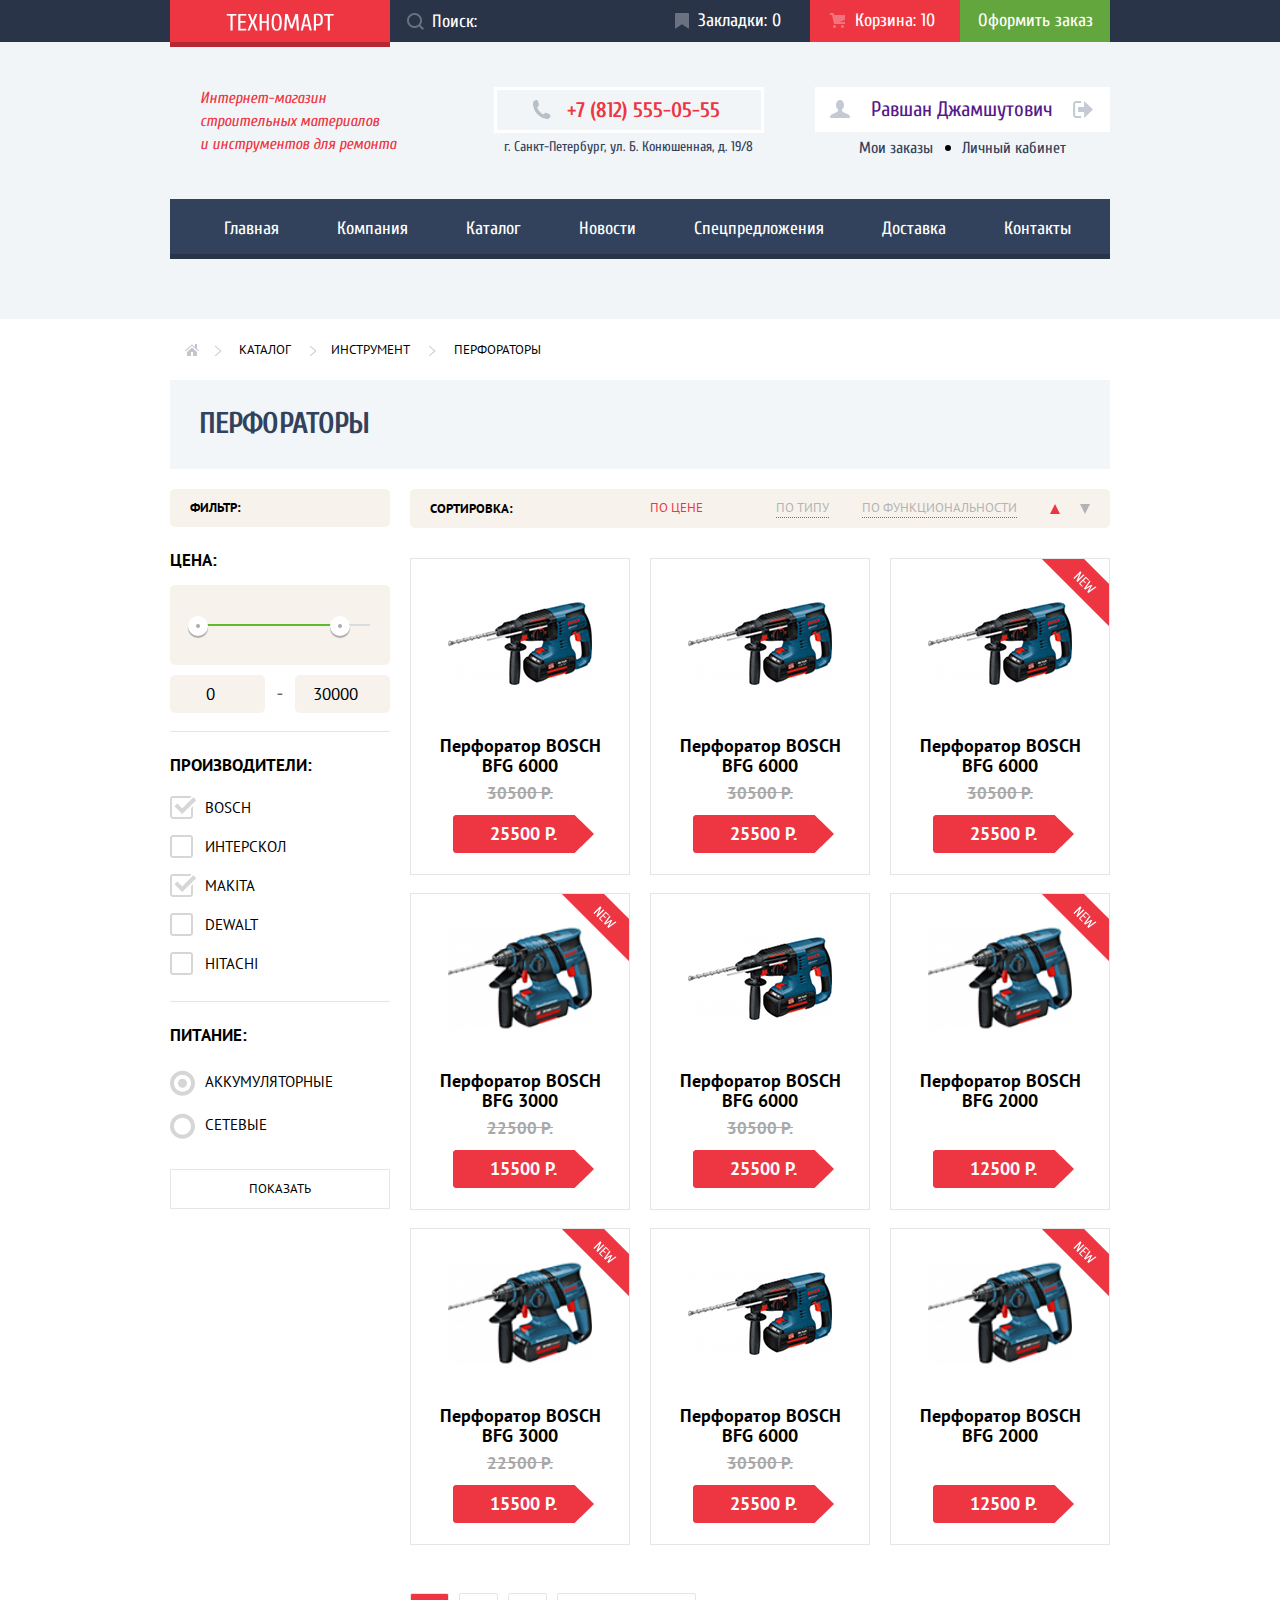
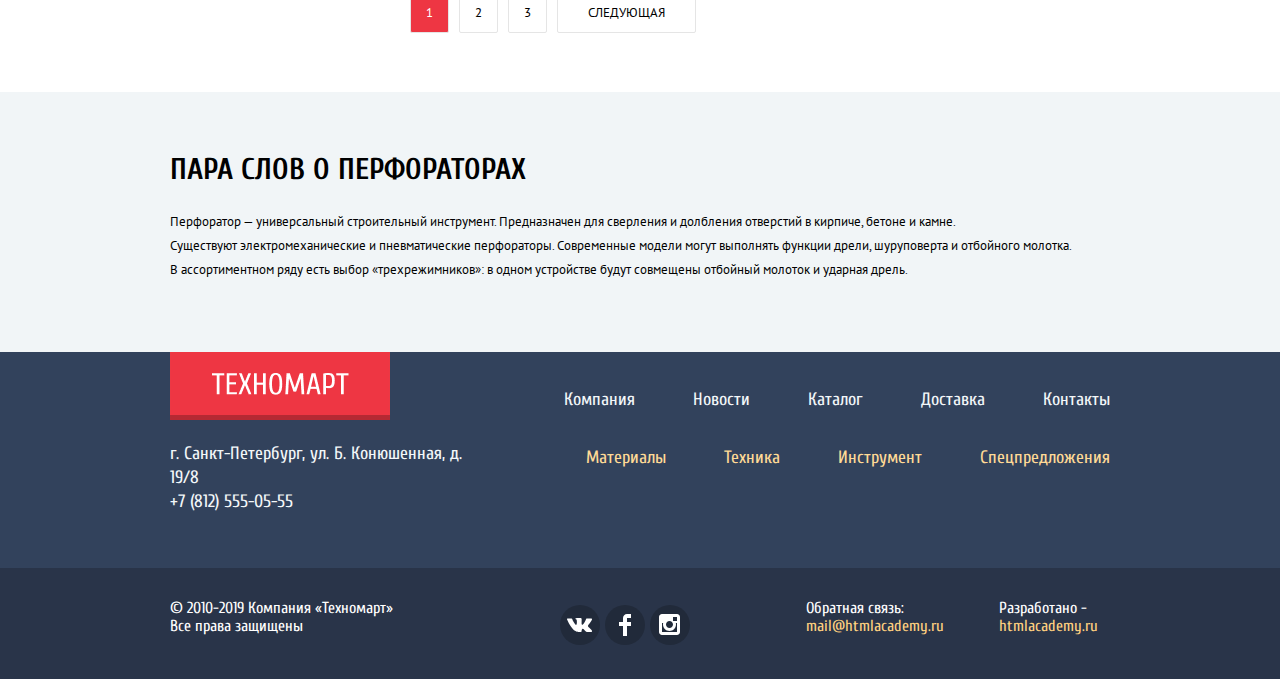
==== commit 1cb7a228: "Внес правки после проверки." ====
--- a/catalog.html
+++ b/catalog.html
@@ -47,10 +47,10 @@
       </div>
       <div class="header-account">
         <div class="header-name">
-          <a href="">
+          <a href="" class="accont-name">
             Равшан Джамшутович
           </a>
-          <button type="button" name="exit-account"></button>
+          <a href="" class="exit-account"></a>
         </div>
         <div class="account-link">
           <a href="" class="first">Мои заказы</a>
@@ -90,7 +90,7 @@
       <nav>
         <ul class="breadcrumbs">
           <li>
-            <a href="index.html" aria-label="Главная"></a>
+            <a href="index.html" aria-label="Главная" class="home"></a>
           </li>
           <li>
             <a href="catalog.html">Каталог</a>
@@ -113,8 +113,8 @@
                   <div class="scale">
                     <div class="bar"></div>
                   </div>
-                  <div class="toggle toggle-min" tabindex="0"></div>
-                  <div class="toggle toggle-max" tabindex="0"></div>
+                  <div class="toggle toggle-min" tabindex="0" aria-label="Цена от"></div>
+                  <div class="toggle toggle-max" tabindex="0" aria-label="Цена до"></div>
                 </div>
                 <div class="price-controls">
                   <label class="min-price">
@@ -132,23 +132,23 @@
               <ul>
                 <li class="filter-option filter-checkbox">
                   <input type="checkbox" name="bosch" id="brandCheck1" class="visually-hidden filter-input-checkbox filter-input" checked>
-                  <label for="brandCheck1" tabindex="0">BOSCH</label>
+                  <label for="brandCheck1">BOSCH</label>
                 </li>
                 <li class="filter-option filter-checkbox">
                   <input type="checkbox" name="interskol" id="brandCheck2" class="visually-hidden filter-input-checkbox filter-input">
-                  <label for="brandCheck2" tabindex="0">Интерскол</label>
+                  <label for="brandCheck2">Интерскол</label>
                 </li>
                 <li class="filter-option filter-checkbox">
                   <input type="checkbox" name="makita" id="brandCheck3" class="visually-hidden filter-input-checkbox filter-input" checked>
-                  <label for="brandCheck3" tabindex="0">Makita</label>
+                  <label for="brandCheck3">Makita</label>
                 </li>
                 <li class="filter-option filter-checkbox">
                   <input type="checkbox" name="dewalt" id="brandCheck4" class="visually-hidden filter-input-checkbox filter-input">
-                  <label for="brandCheck4" tabindex="0">Dewalt</label>
+                  <label for="brandCheck4">Dewalt</label>
                 </li>
                 <li class="filter-option filter-checkbox">
                   <input type="checkbox" name="hitachi" id="brandCheck5" class="visually-hidden filter-input-checkbox filter-input">
-                  <label for="brandCheck5" tabindex="0">Hitachi</label>
+                  <label for="brandCheck5">Hitachi</label>
                 </li>
               </ul>
             </div>
@@ -157,11 +157,11 @@
               <ul>
                 <li class="filter-option filter-radio">
                   <input type="radio" name="pitanie" value="akkum" id="akkumPower" class="visually-hidden filter-input-radio filter-input" checked>
-                  <label for="akkumPower" tabindex="0">Аккумуляторные</label>
+                  <label for="akkumPower">Аккумуляторные</label>
                 </li>
                 <li class="filter-option filter-radio">
                   <input type="radio" name="pitanie" value="setevoe" id="setevoePower" class="visually-hidden filter-input-radio filter-input">
-                  <label for="setevoePower" tabindex="0">Сетевые</label>
+                  <label for="setevoePower">Сетевые</label>
                 </li>
               </ul>
             </div>
--- a/css/style.min.css
+++ b/css/style.min.css
@@ -1 +1 @@
-:root{--basic-black:#000;--basic-red:#EE3643;--basic-green-dark:#518534;--basic-green:#63A63E;--basic-semi-grey-dark:#212A3A;--basic-grey-dark:#293449;--basic-grey-light-dark:#32425C;--basic-grey:#3D546F;--basic-grey-semi-light:#405069;--basic-grey-semi-semi-light:#D7DCDE;--basic-grey-light:#C5C5C5;--basic-grey-super-light:#e5e5e5;--basic-grey-extra-ligh:#EAEAEA;--basic-background-dark:#F7F3EC;--basic-background:#F1F5F7;--basic-background-semi-light:#F2F6F8;--basic-background-light:#F3F7F9;--basic-background-extra-light:#f4f4f4;--basic-white:#FFF;--basic-brown:#444;--special-ylellow:#FFBF47;--special-yellowsemilight:#FFC047;--special-yellowlight:#FFD180;--special-yellowextralight:#FFDA96;--special-blue:#3BBCE3;--special-lilac:#DC91D8;--special-greenlight:#8ED78F;--success:#5FBB2D;--warning:#FFBF47;--error:#BA2732;--half-white:rgba(255,255,255,0.5);--half-black:rgba(0,0,0,0.1);--section-h2:#F9F5F0;--old-price:#A9A9A9;--toggle-background:#ababab;--03-black:#b3b3b3}body{font-family:'Cuprum',sans-serif;width:100%;margin:0;padding:0;background-color:var(--basic-white,#fff);font-size:18px;line-height:24px;font-weight:400;color:var(--basic-black)}a{text-decoration:none}img{max-width:100%;height:auto}*,::before,::after{box-sizing:border-box}.visually-hidden:not(:focus):not(:active),input[type="checkbox"].visually-hidden,input[type="radio"].visually-hidden{position:absolute;width:1px;height:1px;margin:-1px;border:0;padding:0;white-space:nowrap;clip-path:inset(100%);clip:rect(0 0 0 0);overflow:hidden}.container{width:940px;margin:0 auto}.page{height:100%}.page-body{min-height:100%;display:grid;grid-template-rows:min-content 1fr min-content;align-content:start}header{background-color:var(--basic-background,#F1F5F7);padding:0 0 60px}.top-line{background-color:var(--basic-grey-dark,#293449);padding:0 10px;color:#FFF;height:42px}.top-line a{color:#FFF}.top-line-head{list-style:none;padding:0;display:flex;flex-direction:row;flex-wrap:nowrap;align-items:center;justify-content:space-between}.top-line-head li{height:42px;line-height:42px}.top-line-head li:nth-child(2){flex-grow:1}.top-line a.logo{display:block;width:220px;height:47px;text-align:center;line-height:52px;background-color:var(--basic-red,#EE3643);box-shadow:inset 0 -5px 0 rgba(0,0,0,0.24)}.top-line a.logo:active{background-color:var(--error,#BA2732)}.top-line-search{width:100%;height:42px;border:none;background-image:url(../img/icon-search-grey.png);background-repeat:no-repeat;background-position:17px center;color:var(--basic-white,#fff);padding-left:42px;background-color:var(--basic-grey-dark,#293449)}.top-line-search::placeholder{color:var(--basic-white,#fff)}.top-line-search:hover{background-image:url(../img/icon-search-white.png)}.top-line-search:focus{background-color:var(--basic-white,#fff);background-image:url(../img/icon-search-red.png);color:var(--basic-black,#000);outline:0}.top-line .top-link{display:block;position:relative}.top-line .top-link:active{color:var(--half-white,rgba(255,255,255,0.5))}.bookmark:active,.cart:active{background:var(--basic-black,#000)}.bookmark::before,.cart::before{position:absolute;content:"";background-repeat:no-repeat;background-position:0 0;opacity:.3}.bookmark{padding:0 29px 0 43px}.bookmark::before{background-image:url(../img/icon-bookmark.svg);width:14px;height:16px;top:13px;left:20px}.cart{padding:0 25px 0 45px}.cart::before{background-image:url(../img/icon-cart.svg);width:15px;height:15px;top:13px;left:20px}.cart-with-goods{background-color:var(--basic-red)}.bookmark:hover::before,.cart:hover::before{opacity:1}.order{background-color:var(--basic-green,#63A63E);width:150px;text-align:center}.header-box{padding:45px 0 40px;display:flex;flex-direction:row;flex-wrap:nowrap;align-items:start;justify-content:space-between}.header-slogan{font-style:italic;font-size:16px;line-height:23px;color:var(--basic-red,#EE3643);width:197px;margin-left:30px}.header-contact{font-size:14px;line-height:24px;color:var(--basic-grey-light-dark,#32425C);width:270px;text-align:center;margin:0 0 0 45px}.header-contact a{color:var(--basic-red,#EE3643);font-weight:700;font-size:21px;line-height:30px;padding:5px 4px 5px 70px;border:3px solid var(--basic-white,#fff);background-color:var(--basic-background-lignt);display:block;position:relative;text-align:left;margin-bottom:2px}.header-contact a:before{content:"";position:absolute;background-image:url(../img/icon-phone.svg);width:19px;height:19px;left:35px;top:10px}.header-login{width:299px;display:flex;flex-direction:row;flex-wrap:nowrap;justify-content:flex-end}.header-login a{background-color:var(--basic-white,#fff);padding:0 24px;position:relative;font-size:21px;line-height:45px;color:#000;display:inline-block}.header-login a:hover{color:var(--basic-red)}.header-login a:active{color:var(--basic-grey-light)}a.login-link{padding-left:45px;margin-right:10px}.login-link::before{content:"";position:absolute;background-image:url(../img/icon-login-dark.svg);width:20px;height:17px;top:14px;left:19px;opacity:.3}.login-link:hover::before{opacity:1}.login-link:active::before{opacity:.3}.header-account{text-align:center}.header-name{font-size:21px;line-height:21px;background-color:var(--basic-white);padding:12px 57px 12px 56px;position:relative}.account-link{display:flex;flex-direction:row;flex-wrap:nowrap;align-items:center;justify-content:space-evenly;margin:7px auto 0;width:230px}.account-link a{font-size:16px;line-height:18px;color:var(--basic-grey-light-dark);margin:0 6px}.account-link a:hover{color:var(--basic-red)}.account-link .dotted{background-color:var(--basic-black);width:6px;height:6px;border-radius:50%}.header-name:active,.account-link a:active{color:var(--basic-grey-light)}.header-name button[name="exit-account"]{content:"";position:absolute;width:20px;height:17px;background-image:url(../img/icon-logout.svg);background-repeat:no-repeat;background-position:0 0;background-color:inherit;top:14px;right:17px;border:none;outline:none;cursor:pointer;opacity:.3}.header-name a::before{content:"";position:absolute;background-image:url(../img/icon-user.svg);background-repeat:no-repeat;background-position:0 0;width:20px;height:18px;top:13px;left:15px;opacity:.3}.header-name a:hover::before,.header-name button[name="exit-account"]:hover{opacity:1}.nav ul{padding:0 25px;margin:0;list-style:none;display:flex;flex-direction:row;flex-wrap:nowrap;align-items:center;justify-content:space-between;background-color:var(--basic-grey-light-dark);box-shadow:inset 0 -5px 0 var(--basic-grey-dark)}.nav a{color:var(--basic-white);padding:0 29px;display:block;line-height:60px}.nav a:hover{background-color:var(--basic-grey-dark)}.nav a:active{color:var(--basic-grey-light)}.promo-puzzle{margin:60px 0}ul.puzzle{padding:0;margin:0;list-style:none;display:grid;grid-template-columns:repeat(3,1fr);grid-gap:20px;grid-auto-flow:dense}ul.puzzle li{width:300px;height:123px;color:var(--basic-white);position:relative;padding:20px 20px 20px 22px;font-weight:700;font-size:24px;line-height:30px;overflow:hidden;background-repeat:no-repeat}ul.puzzle li.materials{background-color:var(--special-ylellow);background-image:url(../img/icon-1.svg);background-position:213px 31px}ul.puzzle li.tool{background-color:var(--special-blue);background-image:url(../img/icon-2.svg);background-position:194px 34px}ul.puzzle li.tech{background-color:var(--special-lilac);background-image:url(../img/icon-3.svg);background-position:191px 31px}ul.puzzle li.sale{background-color:var(--special-greenlight);background-image:url(../img/icon-4.svg);background-position:196px 26px}ul.puzzle li.delivery{background-color:var(--special-yellowsemilight);background-image:url(../img/icon-5.svg);background-position:191px 32px}ul.puzzle a:not(.slider-button){background-image:url(../img/btn-background.png);width:135px;font-size:14px;line-height:38px;text-align:center;display:block;color:var(--basic-white);text-transform:uppercase;margin-top:14px}.slide{display:none}.slide-current{display:block}ul.puzzle li.slider{width:620px;height:266px;grid-column:span 2;grid-row:span 2;position:relative;padding:0}ul.slider-list{padding:0;margin:0;list-style:none}ul.slider-list li.slider-item{width:620px;height:266px;padding:0;background-color:var(--basic-grey-light)}li.slider-item:first-child{background-image:url(../img/perforatory.jpg)}li.slider-item:nth-child(2){background-image:url(../img/dreli.jpg)}.slider-text{background:rgba(0,0,0,0.25);padding:25px 25px 15px}.slider-text h3{margin:0;font-weight:700;font-size:36px;line-height:36px;text-transform:uppercase}.slider-text span{font-size:18px;line-height:24px;font-weight:400}a.slider-button{width:192px;line-height:38px;font-weight:400;font-size:14px;text-transform:uppercase;position:absolute;bottom:25px;left:25px}.slider-controls{position:absolute;left:0;right:0;bottom:36px;display:flex;flex-direction:row;justify-content:center;align-items:center}.slider-controls button{width:10px;height:10px;border:2px solid var(--basic-white);background-color:var(--basic-white);border-radius:50%;padding:0;margin:0 10px 0 0;cursor:pointer}.slider-controls .current{background-color:var(--basic-red)}.slider-arrow{position:absolute;top:122px;left:25px;width:570px;display:flex;flex-wrap:nowrap;flex-direction:row;justify-content:space-between}.slider-arrow button{background:none;border:none;padding:0;margin:0;height:40px;width:22px;background-repeat:no-repeat;cursor:pointer}.slider-arrow button:first-child{background-image:url(../img/icon-left.svg)}.slider-arrow button:last-child{background-image:url(../img/icon-right.svg)}span.new-bage{position:absolute;right:-25px;top:10px;background-color:var(--basic-red);transform:rotate(45deg);font-size:14px;line-height:30px;text-transform:uppercase;width:100px;text-align:center;font-weight:400}.popular-goods,.popular-brand{margin-bottom:50px}.head-main-section{background-color:var(--section-h2);display:flex;flex-direction:row;justify-content:space-between;align-items:center;padding:25px 15px 25px 30px;margin-bottom:20px;flex-wrap:wrap}.head-main-section h2{padding:0;margin:0;font-weight:400;font-size:30px;line-height:30px;text-transform:uppercase;color:var(--basic-grey-light-dark)}.head-main-section a{font-size:14px;width:192px;display:flex;justify-content:center}ul.brand{padding:0;margin:0;list-style:none;display:flex;flex-direction:row;flex-wrap:wrap;justify-content:space-between;align-items:center}ul.brand li{border:1px solid var(--basic-grey-extra-ligh);width:220px;height:145px;margin:0 0 20px;display:flex;flex-direction:row;flex-wrap:nowrap;align-items:center;justify-content:center}.main-service{background-color:var(--basic-background);padding:40px 0 100px}.main-service h2{font-size:30px;line-height:30px;text-transform:uppercase}.main-service p{font-family:'PT Sans',sans-serif;font-size:13px;line-height:24px}.tabs{margin-top:70px;display:flex;flex-direction:row;flex-wrap:nowrap;justify-content:start;align-items:start}.tabs-service{display:flex;flex-direction:column;position:relative}.tabs-service::after{content:'';background-image:url(../img/service-shadow.png);background-position:center center;width:10px;height:279px;position:absolute;top:-50px;right:0}.tabs-box{display:flex;flex-direction:row}.tabs-label{width:240px;font-size:21px;line-height:30px;padding:16px 22px;box-shadow:0 1px 0 var(--basic-grey-dark),inset 0 1px 0 var(--basic-grey-semi-light);background-color:var(--basic-grey-light-dark);color:var(--basic-white);cursor:pointer}.tabs-label:hover{background-color:var(--basic-grey-dark)}.tabs-label:active,.tabs-item:checked + label.tabs-label{background-color:var(--basic-white);color:var(--basic-grey-light-dark);box-shadow:none}.tabs-slide{display:none;top:0;left:320px;width:620px;height:285px;position:absolute;background-repeat:no-repeat;background-position:right 20px}.tabs-item:nth-of-type(1):checked ~ .tabs-slide:nth-of-type(1),.tabs-item:nth-of-type(2):checked ~ .tabs-slide:nth-of-type(2),.tabs-item:nth-of-type(3):checked ~ .tabs-slide:nth-of-type(3){display:block}.tabs-box:nth-of-type(1) .tabs-slide{background-image:url(../img/blue-car.png)}.tabs-box:nth-of-type(2) .tabs-slide{background-image:url(../img/yellow-ribbon.png)}.tabs-box:nth-of-type(3) .tabs-slide{background-image:url(../img/green-money.png)}.tabs-slide a{width:212px;border-radius:5px}.tabs-slide h3{font-weight:400;font-size:30px;line-height:30px;text-transform:uppercase;margin:0;color:var(--basic-grey-light-dark)}.tabs-slide p{font-size:13px;line-height:24px;font-family:'PT Sans',sans-serif;width:315px;margin-top:30px}.main-info{display:flex;flex-direction:row;align-items:flex-start;justify-content:space-between;padding:45px 0;position:relative}.main-info section:first-child{max-width:478px}.main-info section:nth-child(2){width:300px}.main-info p{font-family:'PT Sans',sans-serif;font-size:13px;line-height:24px;padding:0 0 12px}.main-info p:nth-of-type(2){margin:0;padding:0}.main-info h2{font-size:30px;line-height:30px;font-weight:400;text-transform:uppercase}.transport{list-style:none;margin:3px 0 0;padding:0 0 0 36px}.transport li{font-size:18px;line-height:24px;margin-bottom:12px;position:relative}.transport li::before{content:"";position:absolute;background-image:url(../img/red-line.png);background-repeat:no-repeat;background-position:0 0;width:25px;height:2px;left:-37px;top:10px}.info-link{background-color:var(--basic-red);color:var(--basic-white);text-align:center;text-transform:uppercase;line-height:38px;display:inherit;cursor:pointer;border:none;outline:none;width:100%;font-family:'Cuprum',sans-serif;font-size:14px}.info-link:active{background-color:var(--error)}a.more-about{width:220px;line-height:42px}a.write{line-height:42px}.map-small{margin-top:8px}.wrap{padding:21px 0 59px}.breadcrumbs{margin:0;padding:0;list-style:none;display:flex;flex-direction:row;flex-wrap:nowrap;align-items:center}.breadcrumbs li{padding:0 25px 0 15px;position:relative}.breadcrumbs li::before{content:"";position:absolute;width:8px;height:12px;background-image:url(../img/icon-right-small.svg);background-repeat:no-repeat;right:-1px;top:5px}.breadcrumbs li:first-child{width:14px;height:12px;background-image:url(../img/icon-home.svg);background-repeat:no-repeat}.breadcrumbs li:first-child::before{top:1px;right:2px}.breadcrumbs li:last-child{padding-left:19px}.breadcrumbs li:last-child:before{background-image:none}.breadcrumbs li,.breadcrumbs a,.breadcrumbs a:active,.breadcrumbs a:focus,.breadcrumbs a:hover{color:var(--basic-black);font-size:13px;line-height:20px;text-transform:uppercase;font-family:'PT Sans',sans-serif}.inner{display:flex;flex-direction:row;flex-wrap:wrap}.catalog-title{margin:20px 0;font-size:30px;line-height:30px;text-transform:uppercase;color:var(--basic-grey-light-dark);background-color:var(--basic-background-semi-light);padding:29px 0 30px 29px;width:100%;letter-spacing:-.9px}.side-filter{width:220px}.side-filter h2{background-color:var(--basic-background-dark);font-size:13px;line-height:18px;font-family:'PT Sans',sans-serif;padding:10px 20px;margin:0;-webkit-border-radius:5px;border-radius:5px;text-transform:uppercase}.side-filter .widget{border-top:1px solid var(--half-black);padding:18px 0}.side-filter .widget:first-of-type{border:none}.side-filter .widget-title{font-family:'PT Sans',sans-serif;font-weight:700;font-size:17px;line-height:30px;text-transform:uppercase}.range-controls{background-color:var(--basic-background-dark);height:80px;-webkit-border-radius:5px;border-radius:5px;margin:10px 0;padding:39px 20px 0;position:relative}.range-controls .scale{height:2px;background-color:var(--basic-grey-semi-semi-light)}.range-controls .bar{width:160px;height:2px;background-color:var(--success)}.range-controls .toggle{width:4px;height:4px;padding:0;border:8px solid var(--basic-white);background-color:var(--toggle-background);box-sizing:content-box;border-radius:50%;box-shadow:0 2px 1px 0 var(--toggle-background);position:absolute;top:31px;left:0;cursor:pointer}.range-controls .toggle-min{left:18px}.range-controls .toggle-max{left:160px}.price-controls{display:flex;justify-content:space-between;align-items:center}.price-controls label{text-transform:uppercase;font-family:'PT Sans',sans-serif;font-size:17px;line-height:18px}.price-controls input{font-family:inherit;font-size:inherit;background-color:var(--basic-background-dark);width:95px;height:38px;text-align:center;border:none;border-radius:5px}.separator{color:var(--basic-brown);font-size:16px;line-height:18px}.form-filter ul{margin:0;padding:0;list-style:none;line-height:23px}.filter-option{margin:16px 0;padding:0 0 0 35px}.filter-option:last-of-type{margin-bottom:8px}.filter-option label{font-family:'PT Sans',sans-serif;font-size:15px;text-transform:uppercase;position:relative;display:block;cursor:pointer;user-select:none}.filter-radio{margin:20px 0}.filter-radio:last-of-type{margin-bottom:15px}.filter-input-checkbox + label::before{content:"";position:absolute;left:-35px;top:0;width:27px;height:23px;background-image:url(../img/icon-checkbox.svg);background-position:bottom right;background-repeat:no-repeat;opacity:.7}.filter-input-checkbox:checked + label::after{content:"";position:absolute;left:-35px;top:0;width:27px;height:23px;background-image:url(../img/icon-checkbox.svg);background-position:0 0;background-repeat:no-repeat;opacity:.7}.filter-input-radio + label::before{content:"";position:absolute;left:-35px;top:0;width:25px;height:26px;background-image:url(../img/icon-radio.svg);background-position:bottom right;background-repeat:no-repeat;opacity:.7}.filter-input-radio:checked + label::after{content:"";position:absolute;left:-35px;top:0;width:26px;height:26px;background-image:url(../img/icon-radio.svg);background-position:0 0;background-repeat:no-repeat;opacity:.7}.filter-input-checkbox:hover + label::before,.filter-input-checkbox:checked:hover + label::after,.filter-input-radio:hover + label::before,.filter-input-radio:checked:hover + label::after{opacity:1}.filter-input-checkbox:checked + label::before,.filter-input-radio:checked + label::before{background-image:none}.disabled label{opacity:.4}.form-filter button{font-size:13px;line-height:18px;font-family:'PT Sans',sans-serif;background:transparent;border:1px solid var(--basic-grey-super-light);text-transform:uppercase;width:100%;padding:10px;cursor:pointer}.content{margin-left:20px;width:700px}.sort{background-color:var(--basic-background-dark);padding:10px 20px;display:flex;flex-direction:row;flex-wrap:nowrap;justify-content:space-between;align-items:center;margin:0 0 30px;border-radius:5px}.sort h2,label.sort-label{font-size:13px;line-height:18px;font-family:'PT Sans',sans-serif;margin:0;padding:0;text-transform:uppercase}.sort h2{width:200px}.sort-by form{display:flex;flex-direction:row;justify-content:space-between;width:440px}label.sort-label{cursor:pointer;border-bottom:1px dotted var(--basic-red);color:var(--03-black)}label.sort-label:hover{border-bottom:1px solid var(--basic-red);color:var(--basic-black)}input[name="sort"]:checked + label.sort-label,label.sort-label:active{color:var(--basic-red);border:none}.sort-direction{display:flex;flex-direction:row;align-items:center}.sort-direction label{cursor:pointer;background-repeat:no-repeat;width:0;height:0;border-left:5px solid transparent;border-right:5px solid transparent}.sort-direction label:first-of-type{margin-right:20px;border-bottom:10px solid var(--03-black)}.sort-direction label:last-of-type{border-top:10px solid var(--03-black)}input[name="sort-direction"]:checked + label.direction{border-color:var(--basic-red);border-left:5px solid transparent;border-right:5px solid transparent}.sort-direction label:hover{border-color:var(--basic-black);border-left:5px solid transparent;border-right:5px solid transparent}.catalog{margin:0;padding:0;list-style:none;display:flex;flex-direction:row;flex-wrap:wrap;justify-content:space-between}.product{width:220px;position:relative;box-sizing:border-box;text-align:center;padding:22px 17px 21px;border:1px solid var(--basic-grey-super-light);margin-bottom:18px}.product-head{width:144px;height:128px;position:relative;margin:0 auto}.product-head img{position:absolute;left:0;top:0;z-index:1}.product-head a{font-size:14px;line-height:38px;text-transform:uppercase;align-items:center;width:135px;height:38px;display:block;margin:21px auto 0}.product-head a:first-of-type{background-color:var(--basic-green);box-shadow:inset 0 -3px 0 #367315;border-radius:2px;color:var(--basic-white);position:relative;padding-left:10px}.product-head a:first-of-type:hover{background-color:var(--success)}.product-head a:first-of-type:active{background-color:var(--basic-green-dark)}.product-head a:first-of-type::before{content:"";position:absolute;background-image:url(../img/icon-cart.svg);background-repeat:no-repeat;width:15px;height:15px;left:30px;top:10px;opacity:.3}.product-head a:nth-of-type(2){color:var(--basic-grey-light-dark);border:3px solid var(--basic-green);box-sizing:border-box;border-radius:2px;margin:10px auto 0;line-height:32px}.product-head a:nth-of-type(2):hover{border-color:var(--basic-grey-light-dark)}.product-head a:nth-of-type(2):active{opacity:.5}.product:hover{box-shadow:0 4px 20px rgba(0,0,0,0.15)}.product:hover img{display:none}.product:focus-within img{display:none}.product-footer{font-family:'PT Sans',sans-serif;font-weight:700;margin-top:8px}.product-title{font-size:18px;line-height:20px;display:block;margin-bottom:8px;color:var(--basic-black)}.old-price{height:18px;font-size:17px;line-height:18px;text-transform:uppercase;color:var(--old-price);text-decoration-line:line-through;display:block;margin-bottom:13px}.actual-price{background-image:url(../img/red-button.png);background-position:center center;background-repeat:no-repeat;background-size:141px 38px;width:141px;height:38px;margin:0 auto 0 25px;line-height:38px;color:var(--basic-white)}.catalog-new{position:absolute;background-image:url(../img/catalog-new.png);background-repeat:no-repeat;background-position:center center;top:0;right:0;background-size:70px 70px;width:70px;height:70px}.pagination{margin:25px 0 0}.pagination ul{padding:0;margin:0;list-style:none;display:flex;flex-direction:row;flex-wrap:wrap;align-items:center}.pagination a{border:1px solid var(--basic-grey-super-light);padding:0 15px;display:block;margin-right:10px;color:var(--basic-black);font-size:13px;line-height:38px;font-family:'PT Sans',sans-serif;border-radius:2px;text-transform:uppercase}.pagination a.pagination-next{padding:0 30px}.pagination a:hover{border-color:var(--basic-grey-light)}.pagination a:active{border-color:var(--basic-red)}.pagination a.current{background-color:var(--basic-red);color:var(--basic-white)}.catalog-description{background-color:var(--basic-background);padding:36px 10px 57px}.catalog-description h2{font-size:30px;line-height:30px}.catalog-description p{font-family:'PT Sans',sans-serif;font-size:13px;line-height:24px}footer{background-color:var(--basic-grey-light-dark);color:var(--basic-background-light)}footer a{color:var(--basic-background-light)}footer ul{list-style:none}.footer-top{display:flex;flex-direction:row;flex-wrap:nowrap;justify-content:space-between;align-items:flex-start;padding-bottom:54px}.footer-left{max-width:324px}.footer-left img{display:block;margin-bottom:22px}.footer-right{margin-top:19px}.footer-right ul{display:flex;flex-wrap:wrap;flex-direction:row;justify-content:flex-end;align-items:center;margin:0;padding:0}.footer-right li{padding:17px 29px}.footer-right li:last-child{padding-right:0}.footer-right a:hover{text-decoration:underline}.footer-right a:active{mix-blend-mode:normal;opacity:.5;text-decoration:none}ul.submenu-gold a{color:var(--special-yellowextralight)}.footer-bottom{background-color:var(--basic-grey-dark);padding:22px 0 34px;color:var(--basic-white)}.footer-bottom-box{display:flex;flex-direction:row;flex-wrap:nowrap;align-items:center;justify-content:space-between}.copyright{font-size:16px;line-height:18px}.social{margin:15px 0 0 90px}.social a{width:40px;height:40px;border-radius:50%;background-color:var(--basic-semi-grey-dark);background-repeat:no-repeat;background-position:center center;display:inline-block}.social a:first-child{background-image:url(../img/icon-vk.svg)}.social a:nth-child(2){background-image:url(../img/icon-fb.svg)}.social a:nth-child(3){background-image:url(../img/icon-insta.svg)}.social a:hover{background-color:var(--basic-red)}.credit{font-size:16px;line-height:18px;margin:0 12px 0 0}.credit li{display:inline-block}.credit li:first-child{margin-right:51px}.credit a{color:var(--special-yellowlight)}.credit a:hover{text-decoration:underline}.credit a:active{color:var(--basic-red);text-decoration:none}.popup{display:none;border-top:4px solid var(--basic-red);box-shadow:0 4px 20px rgba(0,0,0,0.15);background-color:var(--basic-white)}.popup-show{display:block;animation:bounce .6s}.popup-error{animation:shake .6s}.big-map{position:absolute;width:943px;height:449px;left:-7px;top:14px}.popup .popup-close{position:absolute;border:#ffdead;background:none;top:17px;right:10px;outline:none;cursor:pointer}.write-us{position:absolute;width:620px;height:430px;left:50%;margin-left:-310px;top:14px}.popup-write-box{display:flex;flex-direction:row;flex-wrap:wrap;width:460px;justify-content:space-between;align-items:start;margin:46px auto 0}.write-us label{font-size:18px;line-height:24px}.write-us label:last-child{margin-top:13px}.write-us input{display:block;background:var(--basic-white);border:2px solid var(--basic-grey-light);border-radius:2px;padding:7px 8px 7px 12px;width:220px;height:38px;margin-top:11px;outline:none}.write-us input::placeholder,.write-us textarea::placeholder{font-size:13px;line-height:20px;font-family:'PT Sans',sans-serif;color:var(--old-price)}.write-us textarea{display:block;width:460px;height:114px;background:var(--basic-white);border:2px solid var(--basic-grey-light);border-radius:2px;padding:7px 12px;outline:none;margin-top:11px}.write-us input:focus,.write-us input:active,.write-us textarea:focus,.write-us textarea:active{border-color:var(--basic-green)}.popup-bottom{background-color:var(--basic-background-extra-light);padding:37px 80px;position:absolute;bottom:0;width:100%}.cart-add{position:fixed;width:620px;height:282px;top:50%;margin-top:-141px;left:50%;margin-left:-310px;z-index:1}.cart-text{font-size:24px;line-height:66px;text-align:center;font-weight:700;background-image:url(../img/icon-mark.svg);background-repeat:no-repeat;background-size:66px 66px;background-position:81px center;margin-top:55px}.cart-add-box{display:flex;justify-content:center;flex-wrap:nowrap}.cart-add-box a{width:192px;font-size:14px;line-height:38px;text-align:center;display:block;margin-right:10px}.cart-add-box button{font-size:14px;width:192px;height:38px;border:none;background-color:var(--basic-white);cursor:pointer;outline:none;text-transform:uppercase}.cart-add-box button:active{background-color:var(--basic-grey-light)}@keyframes bounce{0%{transform:translateY(-2000px)}70%{transform:translateY(30px)}90%{transform:translateY(-10px)}100%{transform:translateY(0)}}
+:root{--basic-black:#000;--basic-red:#EE3643;--basic-green-dark:#518534;--basic-green:#63A63E;--basic-semi-grey-dark:#212A3A;--basic-grey-dark:#293449;--basic-grey-light-dark:#32425C;--basic-grey:#3D546F;--basic-grey-semi-light:#405069;--basic-grey-semi-semi-light:#D7DCDE;--basic-grey-light:#C5C5C5;--basic-grey-super-light:#e5e5e5;--basic-grey-extra-ligh:#EAEAEA;--basic-background-dark:#F7F3EC;--basic-background:#F1F5F7;--basic-background-semi-light:#F2F6F8;--basic-background-light:#F3F7F9;--basic-background-extra-light:#f4f4f4;--basic-white:#FFF;--basic-brown:#444;--special-ylellow:#FFBF47;--special-yellowsemilight:#FFC047;--special-yellowlight:#FFD180;--special-yellowextralight:#FFDA96;--special-blue:#3BBCE3;--special-lilac:#DC91D8;--special-greenlight:#8ED78F;--success:#5FBB2D;--warning:#FFBF47;--error:#BA2732;--half-white:rgba(255,255,255,0.5);--half-black:rgba(0,0,0,0.1);--section-h2:#F9F5F0;--old-price:#A9A9A9;--toggle-background:#ababab;--03-black:#b3b3b3}body{font-family:'Cuprum',sans-serif;width:100%;margin:0;padding:0;background-color:var(--basic-white,#fff);font-size:18px;line-height:24px;font-weight:400;color:var(--basic-black)}a{text-decoration:none}img{max-width:100%;height:auto}*,::before,::after{box-sizing:border-box}.visually-hidden:not(:focus):not(:active),input[type="checkbox"].visually-hidden,input[type="radio"].visually-hidden{position:absolute;width:1px;height:1px;margin:-1px;border:0;padding:0;white-space:nowrap;clip-path:inset(100%);clip:rect(0 0 0 0);overflow:hidden}.container{width:940px;margin:0 auto}.page{height:100%}.page-body{min-height:100%;display:grid;grid-template-rows:min-content 1fr min-content;align-content:start}header{background-color:var(--basic-background,#F1F5F7);padding:0 0 60px}.top-line{background-color:var(--basic-grey-dark,#293449);padding:0 10px;color:#FFF;height:42px}.top-line a{color:#FFF}.top-line-head{list-style:none;padding:0;display:flex;flex-direction:row;flex-wrap:nowrap;align-items:center;justify-content:space-between}.top-line-head li{height:42px;line-height:42px}.top-line-head li:nth-child(2){flex-grow:1}.top-line a.logo{display:block;width:220px;height:47px;text-align:center;line-height:52px;background-color:var(--basic-red,#EE3643);box-shadow:inset 0 -5px 0 rgba(0,0,0,0.24)}.top-line a.logo:active{background-color:var(--error,#BA2732)}.top-line-search{width:100%;height:42px;border:none;background-image:url(../img/icon-search-grey.png);background-repeat:no-repeat;background-position:17px center;color:var(--basic-white,#fff);padding-left:42px;background-color:var(--basic-grey-dark,#293449)}.top-line-search::placeholder{color:var(--basic-white,#fff)}.top-line-search:hover{background-image:url(../img/icon-search-white.png)}.top-line-search:focus{background-color:var(--basic-white,#fff);background-image:url(../img/icon-search-red.png);color:var(--basic-black,#000);outline:0}.top-line .top-link{display:block;position:relative}.top-line .top-link:active{color:var(--half-white,rgba(255,255,255,0.5))}.bookmark:active,.cart:active{background:var(--basic-black,#000)}.bookmark::before,.cart::before{position:absolute;content:"";background-repeat:no-repeat;background-position:0 0;opacity:.3}.bookmark{padding:0 29px 0 43px}.bookmark::before{background-image:url(../img/icon-bookmark.svg);width:14px;height:16px;top:13px;left:20px}.cart{padding:0 25px 0 45px}.cart::before{background-image:url(../img/icon-cart.svg);width:15px;height:15px;top:13px;left:20px}.cart-with-goods{background-color:var(--basic-red)}.bookmark:hover::before,.cart:hover::before{opacity:1}.order{background-color:var(--basic-green,#63A63E);width:150px;text-align:center}.header-box{padding:45px 0 40px;display:flex;flex-direction:row;flex-wrap:nowrap;align-items:start;justify-content:space-between}.header-slogan{font-style:italic;font-size:16px;line-height:23px;color:var(--basic-red,#EE3643);width:197px;margin-left:30px}.header-contact{font-size:14px;line-height:24px;color:var(--basic-grey-light-dark,#32425C);width:270px;text-align:center;margin:0 0 0 45px}.header-contact a{color:var(--basic-red,#EE3643);font-weight:700;font-size:21px;line-height:30px;padding:5px 4px 5px 70px;border:3px solid var(--basic-white,#fff);background-color:var(--basic-background-lignt);display:block;position:relative;text-align:left;margin-bottom:2px}.header-contact a:before{content:"";position:absolute;background-image:url(../img/icon-phone.svg);width:19px;height:19px;left:35px;top:10px}.header-login{width:299px;display:flex;flex-direction:row;flex-wrap:nowrap;justify-content:flex-end}.header-login a{background-color:var(--basic-white,#fff);padding:0 24px;position:relative;font-size:21px;line-height:45px;color:#000;display:inline-block;vertical-align:middle}.header-login a:hover{color:var(--basic-red)}.header-login a:active{color:var(--basic-grey-light)}a.login-link{padding-left:45px;margin-right:10px}.login-link::before{content:"";position:absolute;background-image:url(../img/icon-login-dark.svg);width:20px;height:17px;top:14px;left:19px;opacity:.3}.login-link:hover::before{opacity:1}.login-link:active::before{opacity:.3}.header-account{text-align:center}.header-name{font-size:21px;line-height:21px;background-color:var(--basic-white);padding:12px 57px 12px 56px;position:relative}.account-link{display:flex;flex-direction:row;flex-wrap:nowrap;align-items:center;justify-content:space-evenly;margin:7px auto 0;width:230px}.account-link a{font-size:16px;line-height:18px;color:var(--basic-grey-light-dark);margin:0 6px}.account-link a:hover{color:var(--basic-red)}.account-link .dotted{background-color:var(--basic-black);width:6px;height:6px;border-radius:50%}.header-name:active,.account-link a:active{color:var(--basic-grey-light)}a.exit-account{content:"";position:absolute;width:20px;height:17px;background-image:url(../img/icon-logout.svg);background-repeat:no-repeat;background-position:0 0;background-color:inherit;top:14px;right:17px;border:none;cursor:pointer;opacity:.3}.header-name a.accont-name::before{content:"";position:absolute;background-image:url(../img/icon-user.svg);background-repeat:no-repeat;background-position:0 0;width:20px;height:18px;top:13px;left:15px;opacity:.3}.header-name a.accont-name:hover::before,a.exit-account:hover{opacity:1}.nav ul{padding:0 25px;margin:0;list-style:none;display:flex;flex-direction:row;flex-wrap:nowrap;align-items:center;justify-content:space-between;background-color:var(--basic-grey-light-dark);box-shadow:inset 0 -5px 0 var(--basic-grey-dark)}.nav a{color:var(--basic-white);padding:0 29px;display:block;line-height:60px}.nav a:hover{background-color:var(--basic-grey-dark)}.nav a:active{color:var(--basic-grey-light)}.promo-puzzle{margin:60px 0}ul.puzzle{padding:0;margin:0;list-style:none;display:grid;grid-template-columns:repeat(3,1fr);grid-gap:20px;grid-auto-flow:dense}ul.puzzle li{width:300px;height:123px;color:var(--basic-white);position:relative;padding:20px 20px 20px 22px;font-weight:700;font-size:24px;line-height:30px;overflow:hidden;background-repeat:no-repeat}ul.puzzle li.materials{background-color:var(--special-ylellow);background-image:url(../img/icon-1.svg);background-position:213px 31px}ul.puzzle li.tool{background-color:var(--special-blue);background-image:url(../img/icon-2.svg);background-position:194px 34px}ul.puzzle li.tech{background-color:var(--special-lilac);background-image:url(../img/icon-3.svg);background-position:191px 31px}ul.puzzle li.sale{background-color:var(--special-greenlight);background-image:url(../img/icon-4.svg);background-position:196px 26px}ul.puzzle li.delivery{background-color:var(--special-yellowsemilight);background-image:url(../img/icon-5.svg);background-position:191px 32px}ul.puzzle a:not(.slider-button){background-image:url(../img/btn-background.png);width:135px;font-size:14px;line-height:38px;text-align:center;display:block;color:var(--basic-white);text-transform:uppercase;margin-top:14px}.slide{display:none}.slide-current{display:block}ul.puzzle li.slider{width:620px;height:266px;grid-column:span 2;grid-row:span 2;position:relative;padding:0}ul.slider-list{padding:0;margin:0;list-style:none}ul.slider-list li.slider-item{width:620px;height:266px;padding:0;background-color:var(--basic-grey-light)}li.slider-item:first-child{background-image:url(../img/perforatory.jpg)}li.slider-item:nth-child(2){background-image:url(../img/dreli.jpg)}.slider-text{background:rgba(0,0,0,0.25);padding:25px 25px 15px}.slider-text h3{margin:0;font-weight:700;font-size:36px;line-height:36px;text-transform:uppercase}.slider-text span{font-size:18px;line-height:24px;font-weight:400}a.slider-button{width:192px;line-height:38px;font-weight:400;font-size:14px;text-transform:uppercase;position:absolute;bottom:25px;left:25px}.slider-controls{position:absolute;left:0;right:0;bottom:36px;display:flex;flex-direction:row;justify-content:center;align-items:center}.slider-controls button{width:10px;height:10px;border:2px solid var(--basic-white);background-color:var(--basic-white);border-radius:50%;padding:0;margin:0 10px 0 0;cursor:pointer}.slider-controls .current{background-color:var(--basic-red)}.slider-arrow{position:absolute;top:122px;left:25px;width:570px;display:flex;flex-wrap:nowrap;flex-direction:row;justify-content:space-between}.slider-arrow button{background:none;border:none;padding:0;margin:0;height:40px;width:22px;background-repeat:no-repeat;cursor:pointer}.slider-arrow button:first-child{background-image:url(../img/icon-left.svg)}.slider-arrow button:last-child{background-image:url(../img/icon-right.svg)}span.new-bage{position:absolute;right:-25px;top:10px;background-color:var(--basic-red);transform:rotate(45deg);font-size:14px;line-height:30px;text-transform:uppercase;width:100px;text-align:center;font-weight:400}.popular-goods,.popular-brand{margin-bottom:50px}.head-main-section{background-color:var(--section-h2);display:flex;flex-direction:row;justify-content:space-between;align-items:center;padding:25px 15px 25px 30px;margin-bottom:20px;flex-wrap:wrap}.head-main-section h2{padding:0;margin:0;font-weight:400;font-size:30px;line-height:30px;text-transform:uppercase;color:var(--basic-grey-light-dark)}.head-main-section a{font-size:14px;width:192px;display:flex;justify-content:center}ul.brand{padding:0;margin:0;list-style:none;display:flex;flex-direction:row;flex-wrap:wrap;justify-content:space-between;align-items:center}ul.brand li{border:1px solid var(--basic-grey-extra-ligh);width:220px;height:145px;margin:0 0 20px;display:flex;flex-direction:row;flex-wrap:nowrap;align-items:center;justify-content:center}.main-service{background-color:var(--basic-background);padding:40px 0 100px}.main-service h2{font-size:30px;line-height:30px;text-transform:uppercase}.main-service p{font-family:'PT Sans',sans-serif;font-size:13px;line-height:24px}.tabs{margin-top:70px;display:flex;flex-direction:row;flex-wrap:nowrap;justify-content:start;align-items:start}.tabs-service{display:flex;flex-direction:column;position:relative}.tabs-service::after{content:'';background-image:url(../img/service-shadow.png);background-position:center center;width:10px;height:279px;position:absolute;top:-50px;right:0}.tabs-box{display:flex;flex-direction:row}.tabs-label{width:240px;font-size:21px;line-height:30px;padding:16px 22px;box-shadow:0 1px 0 var(--basic-grey-dark),inset 0 1px 0 var(--basic-grey-semi-light);background-color:var(--basic-grey-light-dark);color:var(--basic-white);cursor:pointer}.tabs-label:hover{background-color:var(--basic-grey-dark)}.tabs-label:active,.tabs-item:checked + label.tabs-label{background-color:var(--basic-white);color:var(--basic-grey-light-dark);box-shadow:none}.tabs-slide{display:none;top:0;left:320px;width:620px;height:285px;position:absolute;background-repeat:no-repeat;background-position:right 20px}.tabs-item:nth-of-type(1):checked ~ .tabs-slide:nth-of-type(1),.tabs-item:nth-of-type(2):checked ~ .tabs-slide:nth-of-type(2),.tabs-item:nth-of-type(3):checked ~ .tabs-slide:nth-of-type(3){display:block}.tabs-box:nth-of-type(1) .tabs-slide{background-image:url(../img/blue-car.png)}.tabs-box:nth-of-type(2) .tabs-slide{background-image:url(../img/yellow-ribbon.png)}.tabs-box:nth-of-type(3) .tabs-slide{background-image:url(../img/green-money.png)}.tabs-slide a{width:212px;border-radius:5px}.tabs-slide h3{font-weight:400;font-size:30px;line-height:30px;text-transform:uppercase;margin:0;color:var(--basic-grey-light-dark)}.tabs-slide p{font-size:13px;line-height:24px;font-family:'PT Sans',sans-serif;width:315px;margin-top:30px}.main-info{display:flex;flex-direction:row;align-items:flex-start;justify-content:space-between;padding:45px 0;position:relative}.main-info section:first-child{max-width:478px}.main-info section:nth-child(2){width:300px}.main-info p{font-family:'PT Sans',sans-serif;font-size:13px;line-height:24px;padding:0 0 12px}.main-info p:nth-of-type(2){margin:0;padding:0}.main-info h2{font-size:30px;line-height:30px;font-weight:400;text-transform:uppercase}.transport{list-style:none;margin:3px 0 0;padding:0 0 0 36px}.transport li{font-size:18px;line-height:24px;margin-bottom:12px;position:relative}.transport li::before{content:"";position:absolute;background-image:url(../img/red-line.png);background-repeat:no-repeat;background-position:0 0;width:25px;height:2px;left:-37px;top:10px}.info-link{background-color:var(--basic-red);color:var(--basic-white);text-align:center;text-transform:uppercase;line-height:38px;display:inherit;cursor:pointer;border:none;width:100%;font-family:'Cuprum',sans-serif;font-size:14px}.info-link:active{background-color:var(--error)}a.more-about{width:220px;line-height:42px}a.write{line-height:42px}.map-small{margin-top:8px}.wrap{padding:21px 0 59px}.breadcrumbs{margin:0;padding:0;list-style:none;display:flex;flex-direction:row;flex-wrap:nowrap;align-items:center}.breadcrumbs li{padding:0 25px 0 15px;position:relative}.breadcrumbs li::before{content:"";position:absolute;width:8px;height:12px;background-image:url(../img/icon-right-small.svg);background-repeat:no-repeat;right:-1px;top:5px}.home{width:14px;height:12px;background-image:url(../img/icon-home.svg);background-repeat:no-repeat;display:block}.breadcrumbs li:first-child::before{top:1px;right:2px}.breadcrumbs li:last-child{padding-left:19px}.breadcrumbs li:last-child:before{background-image:none}.breadcrumbs li,.breadcrumbs a,.breadcrumbs a:active,.breadcrumbs a:focus,.breadcrumbs a:hover{color:var(--basic-black);font-size:13px;line-height:20px;text-transform:uppercase;font-family:'PT Sans',sans-serif}.inner{display:flex;flex-direction:row;flex-wrap:wrap}.catalog-title{margin:20px 0;font-size:30px;line-height:30px;text-transform:uppercase;color:var(--basic-grey-light-dark);background-color:var(--basic-background-semi-light);padding:29px 0 30px 29px;width:100%;letter-spacing:-.9px}.side-filter{width:220px}.side-filter h2{background-color:var(--basic-background-dark);font-size:13px;line-height:18px;font-family:'PT Sans',sans-serif;padding:10px 20px;margin:0;-webkit-border-radius:5px;border-radius:5px;text-transform:uppercase}.side-filter .widget{border-top:1px solid var(--half-black);padding:18px 0}.side-filter .widget:first-of-type{border:none}.side-filter .widget-title{font-family:'PT Sans',sans-serif;font-weight:700;font-size:17px;line-height:30px;text-transform:uppercase}.range-controls{background-color:var(--basic-background-dark);height:80px;-webkit-border-radius:5px;border-radius:5px;margin:10px 0;padding:39px 20px 0;position:relative}.range-controls .scale{height:2px;background-color:var(--basic-grey-semi-semi-light)}.range-controls .bar{width:160px;height:2px;background-color:var(--success)}.range-controls .toggle{width:4px;height:4px;padding:0;border:8px solid var(--basic-white);background-color:var(--toggle-background);box-sizing:content-box;border-radius:50%;box-shadow:0 2px 1px 0 var(--toggle-background);position:absolute;top:31px;left:0;cursor:pointer}.range-controls .toggle-min{left:18px}.range-controls .toggle-max{left:160px}.price-controls{display:flex;justify-content:space-between;align-items:center}.price-controls label{text-transform:uppercase;font-family:'PT Sans',sans-serif;font-size:17px;line-height:18px}.price-controls input{font-family:inherit;font-size:inherit;background-color:var(--basic-background-dark);width:95px;height:38px;text-align:center;border:none;border-radius:5px}.separator{color:var(--basic-brown);font-size:16px;line-height:18px}.form-filter ul{margin:0;padding:0;list-style:none;line-height:23px}.filter-option{margin:16px 0;padding:0 0 0 35px}.filter-option:last-of-type{margin-bottom:8px}.filter-option label{font-family:'PT Sans',sans-serif;font-size:15px;text-transform:uppercase;position:relative;display:block;cursor:pointer;user-select:none}.filter-radio{margin:20px 0}.filter-radio:last-of-type{margin-bottom:15px}.filter-input:focus + label{outline:auto}.filter-input-checkbox + label::before{content:"";position:absolute;left:-35px;top:0;width:27px;height:23px;background-image:url(../img/icon-checkbox.svg);background-position:bottom right;background-repeat:no-repeat;opacity:.7}.filter-input-checkbox:checked + label::after{content:"";position:absolute;left:-35px;top:0;width:27px;height:23px;background-image:url(../img/icon-checkbox.svg);background-position:0 0;background-repeat:no-repeat;opacity:.7}.filter-input-radio + label::before{content:"";position:absolute;left:-35px;top:0;width:25px;height:26px;background-image:url(../img/icon-radio.svg);background-position:bottom right;background-repeat:no-repeat;opacity:.7}.filter-input-radio:checked + label::after{content:"";position:absolute;left:-35px;top:0;width:26px;height:26px;background-image:url(../img/icon-radio.svg);background-position:0 0;background-repeat:no-repeat;opacity:.7}.filter-input-checkbox:hover + label::before,.filter-input-checkbox:checked:hover + label::after,.filter-input-radio:hover + label::before,.filter-input-radio:checked:hover + label::after{opacity:1}.filter-input-checkbox:checked + label::before,.filter-input-radio:checked + label::before{background-image:none}.disabled label{opacity:.4}.form-filter button{font-size:13px;line-height:18px;font-family:'PT Sans',sans-serif;background:transparent;border:1px solid var(--basic-grey-super-light);text-transform:uppercase;width:100%;padding:10px;cursor:pointer}.content{margin-left:20px;width:700px}.sort{background-color:var(--basic-background-dark);padding:10px 20px;display:flex;flex-direction:row;flex-wrap:nowrap;justify-content:space-between;align-items:center;margin:0 0 30px;border-radius:5px}.sort h2,label.sort-label{font-size:13px;line-height:18px;font-family:'PT Sans',sans-serif;margin:0;padding:0;text-transform:uppercase}.sort h2{width:200px}.sort-by form{display:flex;flex-direction:row;justify-content:space-between;width:440px}label.sort-label{cursor:pointer;border-bottom:1px dotted var(--basic-red);color:var(--03-black)}label.sort-label:nth-of-type(2){margin-left:40px}label.sort-label:hover{border-bottom:1px solid var(--basic-red);color:var(--basic-black)}input[name="sort"]:checked + label.sort-label,label.sort-label:active{color:var(--basic-red);border:none}.sort-direction{display:flex;flex-direction:row;align-items:center}.sort-direction label{cursor:pointer;background-repeat:no-repeat;width:0;height:0;border-left:5px solid transparent;border-right:5px solid transparent}.sort-direction label:first-of-type{margin-right:20px;border-bottom:10px solid var(--03-black)}.sort-direction label:last-of-type{border-top:10px solid var(--03-black)}input[name="sort-direction"]:checked + label.direction{border-color:var(--basic-red);border-left:5px solid transparent;border-right:5px solid transparent}.sort-direction label:hover{border-color:var(--basic-black);border-left:5px solid transparent;border-right:5px solid transparent}.catalog{margin:0;padding:0;list-style:none;display:flex;flex-direction:row;flex-wrap:wrap;justify-content:space-between}.product{width:220px;position:relative;box-sizing:border-box;text-align:center;padding:0 17px 21px;border:1px solid var(--basic-grey-super-light);margin-bottom:18px}.product-head{width:144px;height:148px;position:relative;margin:0 auto}.product-head img{position:absolute;left:0;top:0;z-index:1}.product-head a{font-size:14px;line-height:38px;text-transform:uppercase;align-items:center;width:135px;height:38px;display:block;margin:21px auto 0}.product-head a:first-of-type{background-color:var(--basic-green);box-shadow:inset 0 -3px 0 #367315;border-radius:2px;color:var(--basic-white);position:relative;padding-left:10px}.product-head a:first-of-type:hover{background-color:var(--success)}.product-head a:first-of-type:active{background-color:var(--basic-green-dark)}.product-head a:first-of-type::before{content:"";position:absolute;background-image:url(../img/icon-cart.svg);background-repeat:no-repeat;width:15px;height:15px;left:30px;top:10px;opacity:.3}.product-head a:nth-of-type(2){color:var(--basic-grey-light-dark);border:3px solid var(--basic-green);box-sizing:border-box;border-radius:2px;margin:10px auto 0;line-height:32px}.product-head a:nth-of-type(2):hover{border-color:var(--basic-grey-light-dark)}.product-head a:nth-of-type(2):active{opacity:.5}.product:hover{box-shadow:0 4px 20px rgba(0,0,0,0.15)}.product:hover img{display:none}.product:focus-within img{display:none}.product-footer{font-family:'PT Sans',sans-serif;font-weight:700;margin-top:8px}.product-title{font-size:18px;line-height:20px;display:block;margin-bottom:8px;color:var(--basic-black)}.old-price{height:18px;font-size:17px;line-height:18px;text-transform:uppercase;color:var(--old-price);text-decoration-line:line-through;display:block;margin-bottom:13px}.actual-price{background-image:url(../img/red-button.png);background-position:center center;background-repeat:no-repeat;background-size:141px 38px;width:141px;height:38px;margin:0 auto 0 25px;line-height:38px;color:var(--basic-white)}.catalog-new{position:absolute;background-image:url(../img/catalog-new.png);background-repeat:no-repeat;background-position:center center;top:0;right:0;background-size:70px 70px;width:70px;height:70px;z-index:10}.pagination{margin:30px 0 0}.pagination ul{padding:0;margin:0;list-style:none;display:flex;flex-direction:row;flex-wrap:wrap;align-items:center}.pagination a{border:1px solid var(--basic-grey-super-light);padding:0 15px;display:block;margin-right:10px;color:var(--basic-black);font-size:13px;line-height:38px;font-family:'PT Sans',sans-serif;border-radius:2px;text-transform:uppercase}.pagination a.pagination-next{padding:0 30px}.pagination a:hover{border-color:var(--basic-grey-light)}.pagination a:active{border-color:var(--basic-red)}.pagination a.current{background-color:var(--basic-red);color:var(--basic-white)}.catalog-description{background-color:var(--basic-background);padding:38px 10px 57px}.catalog-description h2{font-size:30px;line-height:30px}.catalog-description p{font-family:'PT Sans',sans-serif;font-size:13px;line-height:24px}footer{background-color:var(--basic-grey-light-dark);color:var(--basic-background-light)}footer a{color:var(--basic-background-light)}footer ul{list-style:none}.footer-top{display:flex;flex-direction:row;flex-wrap:nowrap;justify-content:space-between;align-items:flex-start;padding-bottom:54px}.footer-left{max-width:324px}.footer-left img{display:block;margin-bottom:22px}.footer-right{margin-top:19px}.footer-right ul{display:flex;flex-wrap:wrap;flex-direction:row;justify-content:flex-end;align-items:center;margin:0;padding:0}.footer-right li{padding:17px 29px}.footer-right li:last-child{padding-right:0}.footer-right a:hover{text-decoration:underline}.footer-right a:active{mix-blend-mode:normal;opacity:.5;text-decoration:none}ul.submenu-gold a{color:var(--special-yellowextralight)}.footer-bottom{background-color:var(--basic-grey-dark);padding:22px 0 34px;color:var(--basic-white)}.footer-bottom-box{display:flex;flex-direction:row;flex-wrap:nowrap;align-items:center;justify-content:space-between}.copyright{font-size:16px;line-height:18px}.social{margin:15px 0 0 90px}.social a{width:40px;height:40px;border-radius:50%;background-color:var(--basic-semi-grey-dark);background-repeat:no-repeat;background-position:center center;display:inline-block;vertical-align:middle}.social a:first-child{background-image:url(../img/icon-vk.svg)}.social a:nth-child(2){background-image:url(../img/icon-fb.svg)}.social a:nth-child(3){background-image:url(../img/icon-insta.svg)}.social a:hover{background-color:var(--basic-red)}.credit{font-size:16px;line-height:18px;margin:0 12px 0 0}.credit li{display:inline-block;vertical-align:middle}.credit li:first-child{margin-right:51px}.credit a{color:var(--special-yellowlight)}.credit a:hover{text-decoration:underline}.credit a:active{color:var(--basic-red);text-decoration:none}.popup{display:none;border-top:4px solid var(--basic-red);box-shadow:0 4px 20px rgba(0,0,0,0.15);background-color:var(--basic-white);z-index:10}.popup-show{display:block;animation:bounce .6s}.popup-error{animation:shake .6s}.big-map{position:fixed;width:943px;height:449px;left:50%;top:50%;margin:-250px 0 0 -470px}.popup .popup-close{position:absolute;border:#ffdead;background:none;top:17px;right:10px;outline:none;cursor:pointer}.write-us{position:fixed;width:620px;height:430px;left:50%;margin-left:-310px;top:50%;margin-top:-215px}.popup-write-box{display:flex;flex-direction:row;flex-wrap:wrap;width:460px;justify-content:space-between;align-items:start;margin:46px auto 0}.write-us label{font-size:18px;line-height:24px}.write-us label:last-child{margin-top:13px}.write-us input{display:block;background:var(--basic-white);border:2px solid var(--basic-grey-light);border-radius:2px;padding:7px 8px 7px 12px;width:220px;height:38px;margin-top:11px;outline:none}.write-us input::placeholder,.write-us textarea::placeholder{font-size:13px;line-height:20px;font-family:'PT Sans',sans-serif;color:var(--old-price)}.write-us textarea{display:block;width:460px;height:114px;background:var(--basic-white);border:2px solid var(--basic-grey-light);border-radius:2px;padding:7px 12px;outline:none;margin-top:11px}.write-us input:focus,.write-us input:active,.write-us textarea:focus,.write-us textarea:active{border-color:var(--basic-green)}.popup-bottom{background-color:var(--basic-background-extra-light);padding:37px 80px;position:absolute;bottom:0;width:100%}.cart-add{position:fixed;width:620px;height:282px;top:50%;margin-top:-141px;left:50%;margin-left:-310px;z-index:1}.cart-text{font-size:24px;line-height:66px;text-align:center;font-weight:700;background-image:url(../img/icon-mark.svg);background-repeat:no-repeat;background-size:66px 66px;background-position:81px center;margin-top:55px}.cart-add-box{display:flex;justify-content:center;flex-wrap:nowrap}.cart-add-box a{width:192px;font-size:14px;line-height:38px;text-align:center;display:block;margin-right:10px}.cart-add-box button{font-size:14px;width:192px;height:38px;border:none;background-color:var(--basic-white);cursor:pointer;outline:none;text-transform:uppercase}.cart-add-box button:active{background-color:var(--basic-grey-light)}@keyframes bounce{0%{transform:translateY(-2000px)}70%{transform:translateY(30px)}90%{transform:translateY(-10px)}100%{transform:translateY(0)}}
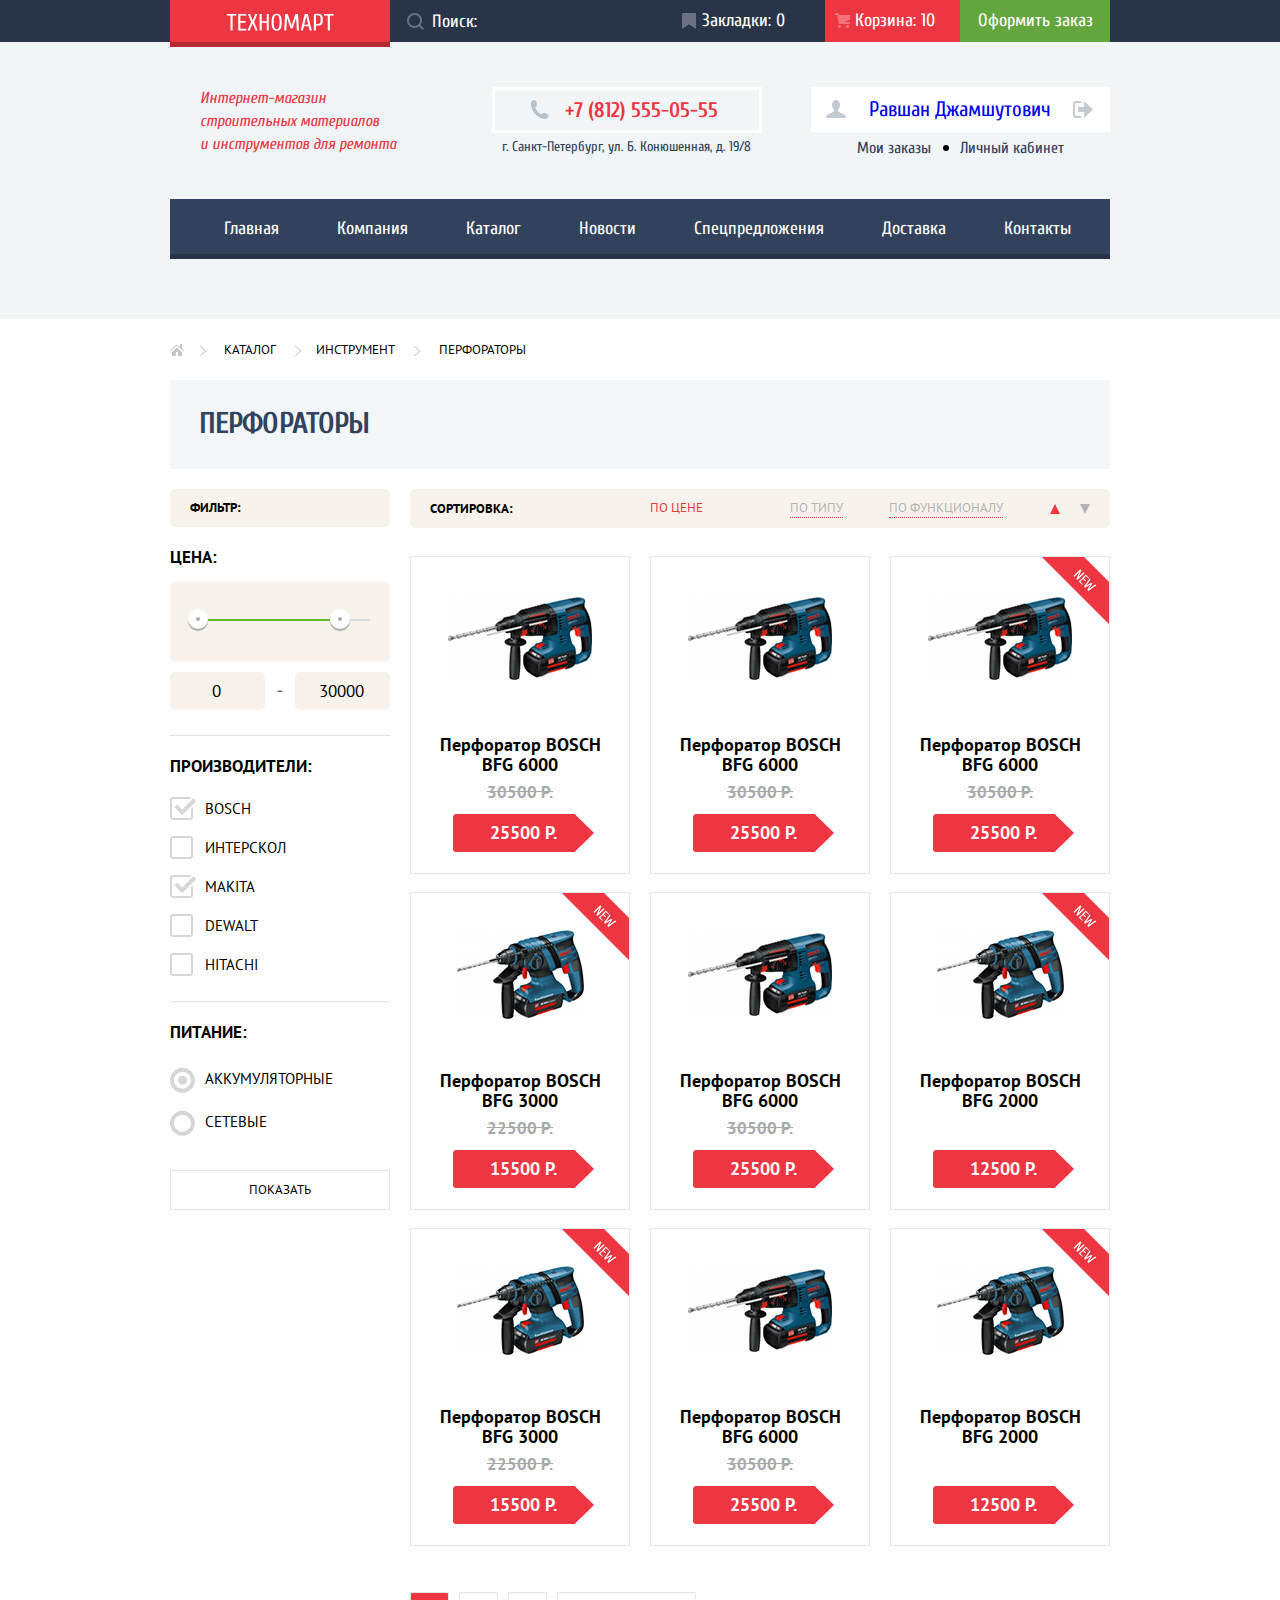
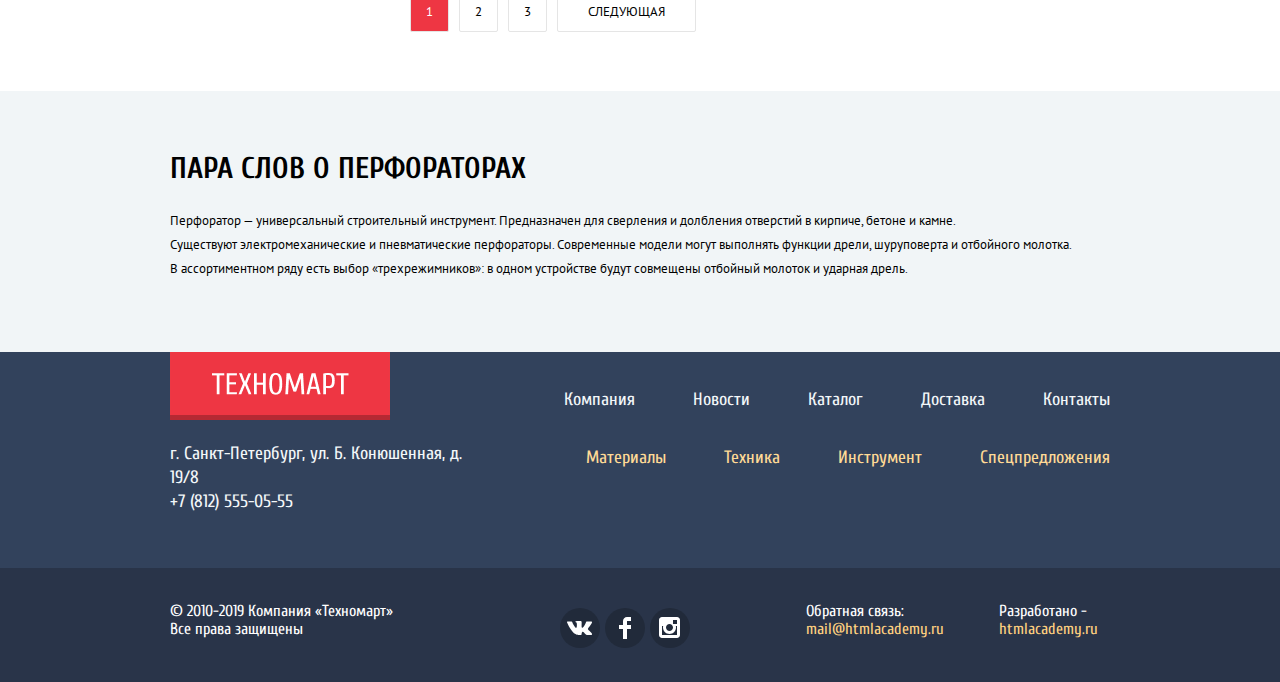
==== commit 2f010b67: "Вторая защита" ====
--- a/catalog.html
+++ b/catalog.html
@@ -6,19 +6,22 @@
   <meta name="keywords" content="перфораторы" />
   <meta name="description" content="Список перфораторов, которые вы можете купить в интернет-магазине Техномарт с доставкой по всей территории Российской Федерации" />
   <link href="https://fonts.googleapis.com/css2?family=Cuprum:ital,wght@0,400;0,700;1,400&family=PT+Sans:ital,wght@0,400;0,700;1,400&display=swap" rel="stylesheet">
-  <link rel="stylesheet" type="text/css" href="css/normalize.css">
-  <link rel="stylesheet" type="text/css" href="css/style.min.css"></head>
+  <link rel="stylesheet" type="text/css" href="css/normalize.min.css">
+  <link rel="stylesheet" type="text/css" href="css/style.min.css">
+</head>
 <body>
-  <header>
+  <header class="header">
     <div class="top-line">
       <ul class="container top-line-head">
         <li>
-          <a class="logo">
+          <a class="logo" href="index.html">
             <img src="img/logo-technomart.png" width="108" height="18" alt="Логотип компании в шапке сайта"></a>
         </li>
         <li>
           <form action="https://echo.htmlacademy.ru/courses" method="get" class="search-form">
-            <input type="search" class="top-line-search" name="search" placeholder="Поиск:"></form>
+            <input type="search" class="top-line-search" name="search" placeholder="Поиск:" id="top-search">
+            <label for="top-search" class="visually-hidden" aria-label="Поиск по сайту"></label>
+          </form>
         </li>
         <li>
           <a href="" class="top-link bookmark">
@@ -47,10 +50,10 @@
       </div>
       <div class="header-account">
         <div class="header-name">
-          <a href="" class="accont-name">
+          <a href="profile.html" class="accont-name">
             Равшан Джамшутович
           </a>
-          <a href="" class="exit-account"></a>
+          <a href="exit.html" class="exit-account" aria-label="Выход из аккаунта"></a>
         </div>
         <div class="account-link">
           <a href="" class="first">Мои заказы</a>
@@ -178,7 +181,7 @@
                 <input type="radio" name="sort" value="type" id="sort-type" class="visually-hidden">
                 <label class="sort-label" for="sort-type" tabindex="0">По типу</label>
                 <input type="radio" name="sort" value="functionality" id="sort-functionality" class="visually-hidden">
-                <label class="sort-label" for="sort-functionality" tabindex="0">По функциональности</label>
+                <label class="sort-label" for="sort-functionality" tabindex="0">По функционалу</label>
                 <div class="sort-direction">
                   <input type="radio" name="sort-direction" value="up" id="sort-up" class="visually-hidden" checked>
                   <label class="direction" for="sort-up" tabindex="0" aria-label="По возрастанию"></label>
@@ -191,9 +194,13 @@
           <ul class="catalog">
             <li class="product">
               <div class="product-head">
-                <img src="img/bfg6000.jpg" width="144" height="128" alt="Фото перфоратора">
-                <a href="">Купить</a>
-                <a href="">В закладки</a>
+                <div class="product-img">
+                 <img src="img/bfg6000.jpg" width="144" height="128" alt="Фото перфоратора">
+                </div>
+                <div class="product-action">
+                  <a href="buy.html" class="buy-button">Купить</a>
+                  <a href="">В закладки</a>
+                </div>
               </div>
               <div class="product-footer">
                 <a href="" class="product-title">Перфоратор BOSCH BFG 6000</a>
@@ -203,9 +210,13 @@
             </li>
             <li class="product">
               <div class="product-head">
-                <img src="img/bfg6000.jpg" width="144" height="128" alt="Фото перфоратора">
-                <a href="">Купить</a>
-                <a href="">В закладки</a>
+                <div class="product-img">
+                 <img src="img/bfg6000.jpg" width="144" height="128" alt="Фото перфоратора">
+                </div>
+                <div class="product-action">
+                  <a href="buy.html" class="buy-button">Купить</a>
+                  <a href="">В закладки</a>
+                </div>
               </div>
               <div class="product-footer">
                 <a href="" class="product-title">Перфоратор BOSCH BFG 6000</a>
@@ -215,9 +226,13 @@
             </li>
             <li class="product">
               <div class="product-head">
-                <img src="img/bfg6000.jpg" width="144" height="128" alt="Фото перфоратора">
-                <a href="">Купить</a>
-                <a href="">В закладки</a>
+                <div class="product-img">
+                 <img src="img/bfg6000.jpg" width="144" height="128" alt="Фото перфоратора">
+                </div>
+                <div class="product-action">
+                  <a href="buy.html" class="buy-button">Купить</a>
+                  <a href="">В закладки</a>
+                </div>
               </div>
               <div class="product-footer">
                 <a href="" class="product-title">Перфоратор BOSCH BFG 6000</a>
@@ -228,9 +243,13 @@
             </li>
             <li class="product">
               <div class="product-head">
-                <img src="img/bfg3000.jpg" width="144" height="128" alt="Фото перфоратора">
-                <a href="">Купить</a>
-                <a href="">В закладки</a>
+                <div class="product-img">
+                  <img src="img/bfg3000.jpg" width="127" height="112" alt="Фото перфоратора">
+                </div>
+                <div class="product-action">
+                  <a href="buy.html" class="buy-button">Купить</a>
+                  <a href="">В закладки</a>
+                </div>
               </div>
               <div class="product-footer">
                 <a href="" class="product-title">Перфоратор BOSCH BFG 3000</a>
@@ -241,9 +260,13 @@
             </li>
             <li class="product">
               <div class="product-head">
-                <img src="img/bfg6000.jpg" width="144" height="128" alt="Фото перфоратора">
-                <a href="">Купить</a>
-                <a href="">В закладки</a>
+                <div class="product-img">
+                  <img src="img/bfg6000.jpg" width="144" height="128" alt="Фото перфоратора">
+                </div>
+                <div class="product-action">
+                  <a href="buy.html" class="buy-button">Купить</a>
+                  <a href="">В закладки</a>
+                </div>
               </div>
               <div class="product-footer">
                 <a href="" class="product-title">Перфоратор BOSCH BFG 6000</a>
@@ -253,9 +276,13 @@
             </li>
             <li class="product">
               <div class="product-head">
-                <img src="img/bfg2000.jpg" width="144" height="128" alt="Фото перфоратора">
-                <a href="">Купить</a>
-                <a href="">В закладки</a>
+                <div class="product-img">
+                  <img src="img/bfg2000.jpg" width="127" height="112" alt="Фото перфоратора">
+                </div>
+                <div class="product-action">
+                  <a href="buy.html" class="buy-button">Купить</a>
+                  <a href="">В закладки</a>
+                </div>
               </div>
               <div class="product-footer">
                 <a href="" class="product-title">Перфоратор BOSCH BFG 2000</a>
@@ -266,9 +293,13 @@
             </li>
             <li class="product">
               <div class="product-head">
-                <img src="img/bfg3000.jpg" width="144" height="128" alt="Фото перфоратора">
-                <a href="">Купить</a>
-                <a href="">В закладки</a>
+                <div class="product-img">
+                  <img src="img/bfg3000.jpg" width="127" height="112" alt="Фото перфоратора">
+                </div>
+                <div class="product-action">
+                  <a href="buy.html" class="buy-button">Купить</a>
+                  <a href="">В закладки</a>
+                </div>
               </div>
               <div class="product-footer">
                 <a href="" class="product-title">Перфоратор BOSCH BFG 3000</a>
@@ -279,9 +310,13 @@
             </li>
             <li class="product">
               <div class="product-head">
-                <img src="img/bfg6000.jpg" width="144" height="128" alt="Фото перфоратора">
-                <a href="">Купить</a>
-                <a href="">В закладки</a>
+                <div class="product-img">
+                  <img src="img/bfg6000.jpg" width="144" height="128" alt="Фото перфоратора">
+                </div>
+                <div class="product-action">
+                  <a href="buy.html" class="buy-button">Купить</a>
+                  <a href="">В закладки</a>
+                </div>
               </div>
               <div class="product-footer">
                 <a href="" class="product-title">Перфоратор BOSCH BFG 6000</a>
@@ -291,9 +326,13 @@
             </li>
             <li class="product">
               <div class="product-head">
-                <img src="img/bfg2000.jpg" width="144" height="128" alt="Фото перфоратора">
-                <a href="">Купить</a>
-                <a href="">В закладки</a>
+                <div class="product-img">
+                  <img src="img/bfg2000.jpg" width="127" height="112" alt="Фото перфоратора">
+                </div>
+                <div class="product-action">
+                  <a href="buy.html" class="buy-button">Купить</a>
+                  <a href="">В закладки</a>
+                </div>
               </div>
               <div class="product-footer">
                 <a href="" class="product-title">Перфоратор BOSCH BFG 2000</a>
@@ -321,7 +360,7 @@
         </section>
       </div>
   </main>
-  <footer>
+  <footer class="footer">
     <div class="container footer-top">
       <div class="footer-left">
         <img src="img/logo-bottom.png" width="220" height="47" alt="Логотип компании в подвале сайта">
@@ -395,12 +434,12 @@
     <div class="popup-bottom">
       <div class="cart-add-box">
         <a href="#" class="info-link">Оформить заказ</a>
-        <button type="button" name="continue-car">Продолжить покупки</button>
+        <button type="button" name="continue-cart">Продолжить покупки</button>
       </div>
     </div>
     <button type="button" name="close-cart" class="popup-close">
       <img src="img/icon-close.svg" width="21" height="21" alt="Закрыть форму"></button>
   </div>
-  <script type="text/javascript" src="js/script.min.js"></script>
+  <script type="text/javascript" src="js/script.js"></script>
 </body>
 </html>
--- a/css/style.min.css
+++ b/css/style.min.css
@@ -1 +1 @@
-:root{--basic-black:#000;--basic-red:#EE3643;--basic-green-dark:#518534;--basic-green:#63A63E;--basic-semi-grey-dark:#212A3A;--basic-grey-dark:#293449;--basic-grey-light-dark:#32425C;--basic-grey:#3D546F;--basic-grey-semi-light:#405069;--basic-grey-semi-semi-light:#D7DCDE;--basic-grey-light:#C5C5C5;--basic-grey-super-light:#e5e5e5;--basic-grey-extra-ligh:#EAEAEA;--basic-background-dark:#F7F3EC;--basic-background:#F1F5F7;--basic-background-semi-light:#F2F6F8;--basic-background-light:#F3F7F9;--basic-background-extra-light:#f4f4f4;--basic-white:#FFF;--basic-brown:#444;--special-ylellow:#FFBF47;--special-yellowsemilight:#FFC047;--special-yellowlight:#FFD180;--special-yellowextralight:#FFDA96;--special-blue:#3BBCE3;--special-lilac:#DC91D8;--special-greenlight:#8ED78F;--success:#5FBB2D;--warning:#FFBF47;--error:#BA2732;--half-white:rgba(255,255,255,0.5);--half-black:rgba(0,0,0,0.1);--section-h2:#F9F5F0;--old-price:#A9A9A9;--toggle-background:#ababab;--03-black:#b3b3b3}body{font-family:'Cuprum',sans-serif;width:100%;margin:0;padding:0;background-color:var(--basic-white,#fff);font-size:18px;line-height:24px;font-weight:400;color:var(--basic-black)}a{text-decoration:none}img{max-width:100%;height:auto}*,::before,::after{box-sizing:border-box}.visually-hidden:not(:focus):not(:active),input[type="checkbox"].visually-hidden,input[type="radio"].visually-hidden{position:absolute;width:1px;height:1px;margin:-1px;border:0;padding:0;white-space:nowrap;clip-path:inset(100%);clip:rect(0 0 0 0);overflow:hidden}.container{width:940px;margin:0 auto}.page{height:100%}.page-body{min-height:100%;display:grid;grid-template-rows:min-content 1fr min-content;align-content:start}header{background-color:var(--basic-background,#F1F5F7);padding:0 0 60px}.top-line{background-color:var(--basic-grey-dark,#293449);padding:0 10px;color:#FFF;height:42px}.top-line a{color:#FFF}.top-line-head{list-style:none;padding:0;display:flex;flex-direction:row;flex-wrap:nowrap;align-items:center;justify-content:space-between}.top-line-head li{height:42px;line-height:42px}.top-line-head li:nth-child(2){flex-grow:1}.top-line a.logo{display:block;width:220px;height:47px;text-align:center;line-height:52px;background-color:var(--basic-red,#EE3643);box-shadow:inset 0 -5px 0 rgba(0,0,0,0.24)}.top-line a.logo:active{background-color:var(--error,#BA2732)}.top-line-search{width:100%;height:42px;border:none;background-image:url(../img/icon-search-grey.png);background-repeat:no-repeat;background-position:17px center;color:var(--basic-white,#fff);padding-left:42px;background-color:var(--basic-grey-dark,#293449)}.top-line-search::placeholder{color:var(--basic-white,#fff)}.top-line-search:hover{background-image:url(../img/icon-search-white.png)}.top-line-search:focus{background-color:var(--basic-white,#fff);background-image:url(../img/icon-search-red.png);color:var(--basic-black,#000);outline:0}.top-line .top-link{display:block;position:relative}.top-line .top-link:active{color:var(--half-white,rgba(255,255,255,0.5))}.bookmark:active,.cart:active{background:var(--basic-black,#000)}.bookmark::before,.cart::before{position:absolute;content:"";background-repeat:no-repeat;background-position:0 0;opacity:.3}.bookmark{padding:0 29px 0 43px}.bookmark::before{background-image:url(../img/icon-bookmark.svg);width:14px;height:16px;top:13px;left:20px}.cart{padding:0 25px 0 45px}.cart::before{background-image:url(../img/icon-cart.svg);width:15px;height:15px;top:13px;left:20px}.cart-with-goods{background-color:var(--basic-red)}.bookmark:hover::before,.cart:hover::before{opacity:1}.order{background-color:var(--basic-green,#63A63E);width:150px;text-align:center}.header-box{padding:45px 0 40px;display:flex;flex-direction:row;flex-wrap:nowrap;align-items:start;justify-content:space-between}.header-slogan{font-style:italic;font-size:16px;line-height:23px;color:var(--basic-red,#EE3643);width:197px;margin-left:30px}.header-contact{font-size:14px;line-height:24px;color:var(--basic-grey-light-dark,#32425C);width:270px;text-align:center;margin:0 0 0 45px}.header-contact a{color:var(--basic-red,#EE3643);font-weight:700;font-size:21px;line-height:30px;padding:5px 4px 5px 70px;border:3px solid var(--basic-white,#fff);background-color:var(--basic-background-lignt);display:block;position:relative;text-align:left;margin-bottom:2px}.header-contact a:before{content:"";position:absolute;background-image:url(../img/icon-phone.svg);width:19px;height:19px;left:35px;top:10px}.header-login{width:299px;display:flex;flex-direction:row;flex-wrap:nowrap;justify-content:flex-end}.header-login a{background-color:var(--basic-white,#fff);padding:0 24px;position:relative;font-size:21px;line-height:45px;color:#000;display:inline-block;vertical-align:middle}.header-login a:hover{color:var(--basic-red)}.header-login a:active{color:var(--basic-grey-light)}a.login-link{padding-left:45px;margin-right:10px}.login-link::before{content:"";position:absolute;background-image:url(../img/icon-login-dark.svg);width:20px;height:17px;top:14px;left:19px;opacity:.3}.login-link:hover::before{opacity:1}.login-link:active::before{opacity:.3}.header-account{text-align:center}.header-name{font-size:21px;line-height:21px;background-color:var(--basic-white);padding:12px 57px 12px 56px;position:relative}.account-link{display:flex;flex-direction:row;flex-wrap:nowrap;align-items:center;justify-content:space-evenly;margin:7px auto 0;width:230px}.account-link a{font-size:16px;line-height:18px;color:var(--basic-grey-light-dark);margin:0 6px}.account-link a:hover{color:var(--basic-red)}.account-link .dotted{background-color:var(--basic-black);width:6px;height:6px;border-radius:50%}.header-name:active,.account-link a:active{color:var(--basic-grey-light)}a.exit-account{content:"";position:absolute;width:20px;height:17px;background-image:url(../img/icon-logout.svg);background-repeat:no-repeat;background-position:0 0;background-color:inherit;top:14px;right:17px;border:none;cursor:pointer;opacity:.3}.header-name a.accont-name::before{content:"";position:absolute;background-image:url(../img/icon-user.svg);background-repeat:no-repeat;background-position:0 0;width:20px;height:18px;top:13px;left:15px;opacity:.3}.header-name a.accont-name:hover::before,a.exit-account:hover{opacity:1}.nav ul{padding:0 25px;margin:0;list-style:none;display:flex;flex-direction:row;flex-wrap:nowrap;align-items:center;justify-content:space-between;background-color:var(--basic-grey-light-dark);box-shadow:inset 0 -5px 0 var(--basic-grey-dark)}.nav a{color:var(--basic-white);padding:0 29px;display:block;line-height:60px}.nav a:hover{background-color:var(--basic-grey-dark)}.nav a:active{color:var(--basic-grey-light)}.promo-puzzle{margin:60px 0}ul.puzzle{padding:0;margin:0;list-style:none;display:grid;grid-template-columns:repeat(3,1fr);grid-gap:20px;grid-auto-flow:dense}ul.puzzle li{width:300px;height:123px;color:var(--basic-white);position:relative;padding:20px 20px 20px 22px;font-weight:700;font-size:24px;line-height:30px;overflow:hidden;background-repeat:no-repeat}ul.puzzle li.materials{background-color:var(--special-ylellow);background-image:url(../img/icon-1.svg);background-position:213px 31px}ul.puzzle li.tool{background-color:var(--special-blue);background-image:url(../img/icon-2.svg);background-position:194px 34px}ul.puzzle li.tech{background-color:var(--special-lilac);background-image:url(../img/icon-3.svg);background-position:191px 31px}ul.puzzle li.sale{background-color:var(--special-greenlight);background-image:url(../img/icon-4.svg);background-position:196px 26px}ul.puzzle li.delivery{background-color:var(--special-yellowsemilight);background-image:url(../img/icon-5.svg);background-position:191px 32px}ul.puzzle a:not(.slider-button){background-image:url(../img/btn-background.png);width:135px;font-size:14px;line-height:38px;text-align:center;display:block;color:var(--basic-white);text-transform:uppercase;margin-top:14px}.slide{display:none}.slide-current{display:block}ul.puzzle li.slider{width:620px;height:266px;grid-column:span 2;grid-row:span 2;position:relative;padding:0}ul.slider-list{padding:0;margin:0;list-style:none}ul.slider-list li.slider-item{width:620px;height:266px;padding:0;background-color:var(--basic-grey-light)}li.slider-item:first-child{background-image:url(../img/perforatory.jpg)}li.slider-item:nth-child(2){background-image:url(../img/dreli.jpg)}.slider-text{background:rgba(0,0,0,0.25);padding:25px 25px 15px}.slider-text h3{margin:0;font-weight:700;font-size:36px;line-height:36px;text-transform:uppercase}.slider-text span{font-size:18px;line-height:24px;font-weight:400}a.slider-button{width:192px;line-height:38px;font-weight:400;font-size:14px;text-transform:uppercase;position:absolute;bottom:25px;left:25px}.slider-controls{position:absolute;left:0;right:0;bottom:36px;display:flex;flex-direction:row;justify-content:center;align-items:center}.slider-controls button{width:10px;height:10px;border:2px solid var(--basic-white);background-color:var(--basic-white);border-radius:50%;padding:0;margin:0 10px 0 0;cursor:pointer}.slider-controls .current{background-color:var(--basic-red)}.slider-arrow{position:absolute;top:122px;left:25px;width:570px;display:flex;flex-wrap:nowrap;flex-direction:row;justify-content:space-between}.slider-arrow button{background:none;border:none;padding:0;margin:0;height:40px;width:22px;background-repeat:no-repeat;cursor:pointer}.slider-arrow button:first-child{background-image:url(../img/icon-left.svg)}.slider-arrow button:last-child{background-image:url(../img/icon-right.svg)}span.new-bage{position:absolute;right:-25px;top:10px;background-color:var(--basic-red);transform:rotate(45deg);font-size:14px;line-height:30px;text-transform:uppercase;width:100px;text-align:center;font-weight:400}.popular-goods,.popular-brand{margin-bottom:50px}.head-main-section{background-color:var(--section-h2);display:flex;flex-direction:row;justify-content:space-between;align-items:center;padding:25px 15px 25px 30px;margin-bottom:20px;flex-wrap:wrap}.head-main-section h2{padding:0;margin:0;font-weight:400;font-size:30px;line-height:30px;text-transform:uppercase;color:var(--basic-grey-light-dark)}.head-main-section a{font-size:14px;width:192px;display:flex;justify-content:center}ul.brand{padding:0;margin:0;list-style:none;display:flex;flex-direction:row;flex-wrap:wrap;justify-content:space-between;align-items:center}ul.brand li{border:1px solid var(--basic-grey-extra-ligh);width:220px;height:145px;margin:0 0 20px;display:flex;flex-direction:row;flex-wrap:nowrap;align-items:center;justify-content:center}.main-service{background-color:var(--basic-background);padding:40px 0 100px}.main-service h2{font-size:30px;line-height:30px;text-transform:uppercase}.main-service p{font-family:'PT Sans',sans-serif;font-size:13px;line-height:24px}.tabs{margin-top:70px;display:flex;flex-direction:row;flex-wrap:nowrap;justify-content:start;align-items:start}.tabs-service{display:flex;flex-direction:column;position:relative}.tabs-service::after{content:'';background-image:url(../img/service-shadow.png);background-position:center center;width:10px;height:279px;position:absolute;top:-50px;right:0}.tabs-box{display:flex;flex-direction:row}.tabs-label{width:240px;font-size:21px;line-height:30px;padding:16px 22px;box-shadow:0 1px 0 var(--basic-grey-dark),inset 0 1px 0 var(--basic-grey-semi-light);background-color:var(--basic-grey-light-dark);color:var(--basic-white);cursor:pointer}.tabs-label:hover{background-color:var(--basic-grey-dark)}.tabs-label:active,.tabs-item:checked + label.tabs-label{background-color:var(--basic-white);color:var(--basic-grey-light-dark);box-shadow:none}.tabs-slide{display:none;top:0;left:320px;width:620px;height:285px;position:absolute;background-repeat:no-repeat;background-position:right 20px}.tabs-item:nth-of-type(1):checked ~ .tabs-slide:nth-of-type(1),.tabs-item:nth-of-type(2):checked ~ .tabs-slide:nth-of-type(2),.tabs-item:nth-of-type(3):checked ~ .tabs-slide:nth-of-type(3){display:block}.tabs-box:nth-of-type(1) .tabs-slide{background-image:url(../img/blue-car.png)}.tabs-box:nth-of-type(2) .tabs-slide{background-image:url(../img/yellow-ribbon.png)}.tabs-box:nth-of-type(3) .tabs-slide{background-image:url(../img/green-money.png)}.tabs-slide a{width:212px;border-radius:5px}.tabs-slide h3{font-weight:400;font-size:30px;line-height:30px;text-transform:uppercase;margin:0;color:var(--basic-grey-light-dark)}.tabs-slide p{font-size:13px;line-height:24px;font-family:'PT Sans',sans-serif;width:315px;margin-top:30px}.main-info{display:flex;flex-direction:row;align-items:flex-start;justify-content:space-between;padding:45px 0;position:relative}.main-info section:first-child{max-width:478px}.main-info section:nth-child(2){width:300px}.main-info p{font-family:'PT Sans',sans-serif;font-size:13px;line-height:24px;padding:0 0 12px}.main-info p:nth-of-type(2){margin:0;padding:0}.main-info h2{font-size:30px;line-height:30px;font-weight:400;text-transform:uppercase}.transport{list-style:none;margin:3px 0 0;padding:0 0 0 36px}.transport li{font-size:18px;line-height:24px;margin-bottom:12px;position:relative}.transport li::before{content:"";position:absolute;background-image:url(../img/red-line.png);background-repeat:no-repeat;background-position:0 0;width:25px;height:2px;left:-37px;top:10px}.info-link{background-color:var(--basic-red);color:var(--basic-white);text-align:center;text-transform:uppercase;line-height:38px;display:inherit;cursor:pointer;border:none;width:100%;font-family:'Cuprum',sans-serif;font-size:14px}.info-link:active{background-color:var(--error)}a.more-about{width:220px;line-height:42px}a.write{line-height:42px}.map-small{margin-top:8px}.wrap{padding:21px 0 59px}.breadcrumbs{margin:0;padding:0;list-style:none;display:flex;flex-direction:row;flex-wrap:nowrap;align-items:center}.breadcrumbs li{padding:0 25px 0 15px;position:relative}.breadcrumbs li::before{content:"";position:absolute;width:8px;height:12px;background-image:url(../img/icon-right-small.svg);background-repeat:no-repeat;right:-1px;top:5px}.home{width:14px;height:12px;background-image:url(../img/icon-home.svg);background-repeat:no-repeat;display:block}.breadcrumbs li:first-child::before{top:1px;right:2px}.breadcrumbs li:last-child{padding-left:19px}.breadcrumbs li:last-child:before{background-image:none}.breadcrumbs li,.breadcrumbs a,.breadcrumbs a:active,.breadcrumbs a:focus,.breadcrumbs a:hover{color:var(--basic-black);font-size:13px;line-height:20px;text-transform:uppercase;font-family:'PT Sans',sans-serif}.inner{display:flex;flex-direction:row;flex-wrap:wrap}.catalog-title{margin:20px 0;font-size:30px;line-height:30px;text-transform:uppercase;color:var(--basic-grey-light-dark);background-color:var(--basic-background-semi-light);padding:29px 0 30px 29px;width:100%;letter-spacing:-.9px}.side-filter{width:220px}.side-filter h2{background-color:var(--basic-background-dark);font-size:13px;line-height:18px;font-family:'PT Sans',sans-serif;padding:10px 20px;margin:0;-webkit-border-radius:5px;border-radius:5px;text-transform:uppercase}.side-filter .widget{border-top:1px solid var(--half-black);padding:18px 0}.side-filter .widget:first-of-type{border:none}.side-filter .widget-title{font-family:'PT Sans',sans-serif;font-weight:700;font-size:17px;line-height:30px;text-transform:uppercase}.range-controls{background-color:var(--basic-background-dark);height:80px;-webkit-border-radius:5px;border-radius:5px;margin:10px 0;padding:39px 20px 0;position:relative}.range-controls .scale{height:2px;background-color:var(--basic-grey-semi-semi-light)}.range-controls .bar{width:160px;height:2px;background-color:var(--success)}.range-controls .toggle{width:4px;height:4px;padding:0;border:8px solid var(--basic-white);background-color:var(--toggle-background);box-sizing:content-box;border-radius:50%;box-shadow:0 2px 1px 0 var(--toggle-background);position:absolute;top:31px;left:0;cursor:pointer}.range-controls .toggle-min{left:18px}.range-controls .toggle-max{left:160px}.price-controls{display:flex;justify-content:space-between;align-items:center}.price-controls label{text-transform:uppercase;font-family:'PT Sans',sans-serif;font-size:17px;line-height:18px}.price-controls input{font-family:inherit;font-size:inherit;background-color:var(--basic-background-dark);width:95px;height:38px;text-align:center;border:none;border-radius:5px}.separator{color:var(--basic-brown);font-size:16px;line-height:18px}.form-filter ul{margin:0;padding:0;list-style:none;line-height:23px}.filter-option{margin:16px 0;padding:0 0 0 35px}.filter-option:last-of-type{margin-bottom:8px}.filter-option label{font-family:'PT Sans',sans-serif;font-size:15px;text-transform:uppercase;position:relative;display:block;cursor:pointer;user-select:none}.filter-radio{margin:20px 0}.filter-radio:last-of-type{margin-bottom:15px}.filter-input:focus + label{outline:auto}.filter-input-checkbox + label::before{content:"";position:absolute;left:-35px;top:0;width:27px;height:23px;background-image:url(../img/icon-checkbox.svg);background-position:bottom right;background-repeat:no-repeat;opacity:.7}.filter-input-checkbox:checked + label::after{content:"";position:absolute;left:-35px;top:0;width:27px;height:23px;background-image:url(../img/icon-checkbox.svg);background-position:0 0;background-repeat:no-repeat;opacity:.7}.filter-input-radio + label::before{content:"";position:absolute;left:-35px;top:0;width:25px;height:26px;background-image:url(../img/icon-radio.svg);background-position:bottom right;background-repeat:no-repeat;opacity:.7}.filter-input-radio:checked + label::after{content:"";position:absolute;left:-35px;top:0;width:26px;height:26px;background-image:url(../img/icon-radio.svg);background-position:0 0;background-repeat:no-repeat;opacity:.7}.filter-input-checkbox:hover + label::before,.filter-input-checkbox:checked:hover + label::after,.filter-input-radio:hover + label::before,.filter-input-radio:checked:hover + label::after{opacity:1}.filter-input-checkbox:checked + label::before,.filter-input-radio:checked + label::before{background-image:none}.disabled label{opacity:.4}.form-filter button{font-size:13px;line-height:18px;font-family:'PT Sans',sans-serif;background:transparent;border:1px solid var(--basic-grey-super-light);text-transform:uppercase;width:100%;padding:10px;cursor:pointer}.content{margin-left:20px;width:700px}.sort{background-color:var(--basic-background-dark);padding:10px 20px;display:flex;flex-direction:row;flex-wrap:nowrap;justify-content:space-between;align-items:center;margin:0 0 30px;border-radius:5px}.sort h2,label.sort-label{font-size:13px;line-height:18px;font-family:'PT Sans',sans-serif;margin:0;padding:0;text-transform:uppercase}.sort h2{width:200px}.sort-by form{display:flex;flex-direction:row;justify-content:space-between;width:440px}label.sort-label{cursor:pointer;border-bottom:1px dotted var(--basic-red);color:var(--03-black)}label.sort-label:nth-of-type(2){margin-left:40px}label.sort-label:hover{border-bottom:1px solid var(--basic-red);color:var(--basic-black)}input[name="sort"]:checked + label.sort-label,label.sort-label:active{color:var(--basic-red);border:none}.sort-direction{display:flex;flex-direction:row;align-items:center}.sort-direction label{cursor:pointer;background-repeat:no-repeat;width:0;height:0;border-left:5px solid transparent;border-right:5px solid transparent}.sort-direction label:first-of-type{margin-right:20px;border-bottom:10px solid var(--03-black)}.sort-direction label:last-of-type{border-top:10px solid var(--03-black)}input[name="sort-direction"]:checked + label.direction{border-color:var(--basic-red);border-left:5px solid transparent;border-right:5px solid transparent}.sort-direction label:hover{border-color:var(--basic-black);border-left:5px solid transparent;border-right:5px solid transparent}.catalog{margin:0;padding:0;list-style:none;display:flex;flex-direction:row;flex-wrap:wrap;justify-content:space-between}.product{width:220px;position:relative;box-sizing:border-box;text-align:center;padding:0 17px 21px;border:1px solid var(--basic-grey-super-light);margin-bottom:18px}.product-head{width:144px;height:148px;position:relative;margin:0 auto}.product-head img{position:absolute;left:0;top:0;z-index:1}.product-head a{font-size:14px;line-height:38px;text-transform:uppercase;align-items:center;width:135px;height:38px;display:block;margin:21px auto 0}.product-head a:first-of-type{background-color:var(--basic-green);box-shadow:inset 0 -3px 0 #367315;border-radius:2px;color:var(--basic-white);position:relative;padding-left:10px}.product-head a:first-of-type:hover{background-color:var(--success)}.product-head a:first-of-type:active{background-color:var(--basic-green-dark)}.product-head a:first-of-type::before{content:"";position:absolute;background-image:url(../img/icon-cart.svg);background-repeat:no-repeat;width:15px;height:15px;left:30px;top:10px;opacity:.3}.product-head a:nth-of-type(2){color:var(--basic-grey-light-dark);border:3px solid var(--basic-green);box-sizing:border-box;border-radius:2px;margin:10px auto 0;line-height:32px}.product-head a:nth-of-type(2):hover{border-color:var(--basic-grey-light-dark)}.product-head a:nth-of-type(2):active{opacity:.5}.product:hover{box-shadow:0 4px 20px rgba(0,0,0,0.15)}.product:hover img{display:none}.product:focus-within img{display:none}.product-footer{font-family:'PT Sans',sans-serif;font-weight:700;margin-top:8px}.product-title{font-size:18px;line-height:20px;display:block;margin-bottom:8px;color:var(--basic-black)}.old-price{height:18px;font-size:17px;line-height:18px;text-transform:uppercase;color:var(--old-price);text-decoration-line:line-through;display:block;margin-bottom:13px}.actual-price{background-image:url(../img/red-button.png);background-position:center center;background-repeat:no-repeat;background-size:141px 38px;width:141px;height:38px;margin:0 auto 0 25px;line-height:38px;color:var(--basic-white)}.catalog-new{position:absolute;background-image:url(../img/catalog-new.png);background-repeat:no-repeat;background-position:center center;top:0;right:0;background-size:70px 70px;width:70px;height:70px;z-index:10}.pagination{margin:30px 0 0}.pagination ul{padding:0;margin:0;list-style:none;display:flex;flex-direction:row;flex-wrap:wrap;align-items:center}.pagination a{border:1px solid var(--basic-grey-super-light);padding:0 15px;display:block;margin-right:10px;color:var(--basic-black);font-size:13px;line-height:38px;font-family:'PT Sans',sans-serif;border-radius:2px;text-transform:uppercase}.pagination a.pagination-next{padding:0 30px}.pagination a:hover{border-color:var(--basic-grey-light)}.pagination a:active{border-color:var(--basic-red)}.pagination a.current{background-color:var(--basic-red);color:var(--basic-white)}.catalog-description{background-color:var(--basic-background);padding:38px 10px 57px}.catalog-description h2{font-size:30px;line-height:30px}.catalog-description p{font-family:'PT Sans',sans-serif;font-size:13px;line-height:24px}footer{background-color:var(--basic-grey-light-dark);color:var(--basic-background-light)}footer a{color:var(--basic-background-light)}footer ul{list-style:none}.footer-top{display:flex;flex-direction:row;flex-wrap:nowrap;justify-content:space-between;align-items:flex-start;padding-bottom:54px}.footer-left{max-width:324px}.footer-left img{display:block;margin-bottom:22px}.footer-right{margin-top:19px}.footer-right ul{display:flex;flex-wrap:wrap;flex-direction:row;justify-content:flex-end;align-items:center;margin:0;padding:0}.footer-right li{padding:17px 29px}.footer-right li:last-child{padding-right:0}.footer-right a:hover{text-decoration:underline}.footer-right a:active{mix-blend-mode:normal;opacity:.5;text-decoration:none}ul.submenu-gold a{color:var(--special-yellowextralight)}.footer-bottom{background-color:var(--basic-grey-dark);padding:22px 0 34px;color:var(--basic-white)}.footer-bottom-box{display:flex;flex-direction:row;flex-wrap:nowrap;align-items:center;justify-content:space-between}.copyright{font-size:16px;line-height:18px}.social{margin:15px 0 0 90px}.social a{width:40px;height:40px;border-radius:50%;background-color:var(--basic-semi-grey-dark);background-repeat:no-repeat;background-position:center center;display:inline-block;vertical-align:middle}.social a:first-child{background-image:url(../img/icon-vk.svg)}.social a:nth-child(2){background-image:url(../img/icon-fb.svg)}.social a:nth-child(3){background-image:url(../img/icon-insta.svg)}.social a:hover{background-color:var(--basic-red)}.credit{font-size:16px;line-height:18px;margin:0 12px 0 0}.credit li{display:inline-block;vertical-align:middle}.credit li:first-child{margin-right:51px}.credit a{color:var(--special-yellowlight)}.credit a:hover{text-decoration:underline}.credit a:active{color:var(--basic-red);text-decoration:none}.popup{display:none;border-top:4px solid var(--basic-red);box-shadow:0 4px 20px rgba(0,0,0,0.15);background-color:var(--basic-white);z-index:10}.popup-show{display:block;animation:bounce .6s}.popup-error{animation:shake .6s}.big-map{position:fixed;width:943px;height:449px;left:50%;top:50%;margin:-250px 0 0 -470px}.popup .popup-close{position:absolute;border:#ffdead;background:none;top:17px;right:10px;outline:none;cursor:pointer}.write-us{position:fixed;width:620px;height:430px;left:50%;margin-left:-310px;top:50%;margin-top:-215px}.popup-write-box{display:flex;flex-direction:row;flex-wrap:wrap;width:460px;justify-content:space-between;align-items:start;margin:46px auto 0}.write-us label{font-size:18px;line-height:24px}.write-us label:last-child{margin-top:13px}.write-us input{display:block;background:var(--basic-white);border:2px solid var(--basic-grey-light);border-radius:2px;padding:7px 8px 7px 12px;width:220px;height:38px;margin-top:11px;outline:none}.write-us input::placeholder,.write-us textarea::placeholder{font-size:13px;line-height:20px;font-family:'PT Sans',sans-serif;color:var(--old-price)}.write-us textarea{display:block;width:460px;height:114px;background:var(--basic-white);border:2px solid var(--basic-grey-light);border-radius:2px;padding:7px 12px;outline:none;margin-top:11px}.write-us input:focus,.write-us input:active,.write-us textarea:focus,.write-us textarea:active{border-color:var(--basic-green)}.popup-bottom{background-color:var(--basic-background-extra-light);padding:37px 80px;position:absolute;bottom:0;width:100%}.cart-add{position:fixed;width:620px;height:282px;top:50%;margin-top:-141px;left:50%;margin-left:-310px;z-index:1}.cart-text{font-size:24px;line-height:66px;text-align:center;font-weight:700;background-image:url(../img/icon-mark.svg);background-repeat:no-repeat;background-size:66px 66px;background-position:81px center;margin-top:55px}.cart-add-box{display:flex;justify-content:center;flex-wrap:nowrap}.cart-add-box a{width:192px;font-size:14px;line-height:38px;text-align:center;display:block;margin-right:10px}.cart-add-box button{font-size:14px;width:192px;height:38px;border:none;background-color:var(--basic-white);cursor:pointer;outline:none;text-transform:uppercase}.cart-add-box button:active{background-color:var(--basic-grey-light)}@keyframes bounce{0%{transform:translateY(-2000px)}70%{transform:translateY(30px)}90%{transform:translateY(-10px)}100%{transform:translateY(0)}}
+:root{--basic-black:#000;--basic-red:#EE3643;--basic-green-dark:#518534;--basic-green:#63A63E;--basic-semi-grey-dark:#212A3A;--basic-grey-dark:#293449;--basic-grey-light-dark:#32425C;--basic-grey:#3D546F;--basic-grey-semi-light:#405069;--basic-grey-semi-semi-light:#D7DCDE;--basic-grey-light:#C5C5C5;--basic-grey-super-light:#e5e5e5;--basic-grey-extra-ligh:#EAEAEA;--basic-background-dark:#F7F3EC;--basic-background:#F1F5F7;--basic-background-semi-light:#F2F6F8;--basic-background-light:#F3F7F9;--basic-background-extra-light:#f4f4f4;--basic-white:#FFF;--basic-brown:#444;--special-ylellow:#FFBF47;--special-yellowsemilight:#FFC047;--special-yellowlight:#FFD180;--special-yellowextralight:#FFDA96;--special-blue:#3BBCE3;--special-lilac:#DC91D8;--special-greenlight:#8ED78F;--success:#5FBB2D;--warning:#FFBF47;--error:#BA2732;--half-white:rgba(255,255,255,0.5);--half-black:rgba(0,0,0,0.1);--section-h2:#F9F5F0;--old-price:#A9A9A9;--toggle-background:#ababab;--03-black:#b3b3b3}body{font-family:'Cuprum',Arial,sans-serif;width:100%;margin:0;padding:0;background-color:var(--basic-white,#fff);font-size:18px;line-height:24px;font-weight:400;color:var(--basic-black)}a{text-decoration:none}img{max-width:100%;height:auto}*,::before,::after{box-sizing:border-box}.visually-hidden:not(:focus):not(:active),input[type="checkbox"].visually-hidden,input[type="radio"].visually-hidden{position:absolute;width:1px;height:1px;margin:-1px;border:0;padding:0;white-space:nowrap;clip-path:inset(100%);clip:rect(0 0 0 0);overflow:hidden}.container{width:940px;margin:0 auto}.page{height:100%}.page-body{min-height:100%;display:grid;grid-template-rows:min-content 1fr min-content;align-content:start}.header{background-color:var(--basic-background,#F1F5F7);padding:0 0 60px}.top-line{background-color:var(--basic-grey-dark,#293449);padding:0 10px;color:#FFF;height:42px}.top-line a{color:#FFF}.top-line-head{list-style:none;padding:0;display:flex;flex-direction:row;flex-wrap:nowrap;align-items:center;justify-content:space-between}.top-line-head li{height:42px;line-height:42px}.top-line-head li:nth-child(2){flex-grow:1}.top-line a.logo{display:block;width:220px;height:47px;text-align:center;line-height:52px;background-color:var(--basic-red,#EE3643);box-shadow:inset 0 -5px 0 rgba(0,0,0,0.24)}.top-line a.logo:active{background-color:var(--error,#BA2732)}.top-line-search{width:100%;height:42px;border:none;background-image:url(../img/icon-search-grey.png);background-repeat:no-repeat;background-position:17px center;color:var(--basic-white,#fff);padding-left:42px;background-color:var(--basic-grey-dark,#293449)}.top-line-search::placeholder{color:var(--basic-white,#fff)}.top-line-search:hover{background-image:url(../img/icon-search-white.png)}.top-line-search:focus{background-color:var(--basic-white,#fff);background-image:url(../img/icon-search-red.png);color:var(--basic-black,#000);outline:0}.top-line .top-link{display:block;position:relative}.top-line .top-link:active{color:var(--half-white,rgba(255,255,255,0.5))}.bookmark:active,.cart:active{background:var(--basic-black,#000)}.bookmark::before,.cart::before{position:absolute;content:"";background-repeat:no-repeat;background-position:0 0;opacity:.3}.bookmark{padding:0 40px}.bookmark::before{background-image:url(../img/icon-bookmark.svg);width:14px;height:16px;top:13px;left:20px}.cart{padding:0 25px 0 30px;width:135px}.cart::before{background-image:url(../img/icon-cart.svg);width:15px;height:15px;top:13px;left:10px}.cart-with-goods{background-color:var(--basic-red)}.bookmark:hover::before,.cart:hover::before{opacity:1}.order{background-color:var(--basic-green,#63A63E);width:150px;text-align:center}.header-box{padding:45px 0 40px;display:flex;flex-direction:row;flex-wrap:nowrap;align-items:start;justify-content:space-between}.header-slogan{font-style:italic;font-size:16px;line-height:23px;color:var(--basic-red,#EE3643);width:197px;margin-left:30px}.header-contact{font-size:14px;line-height:24px;color:var(--basic-grey-light-dark,#32425C);width:270px;text-align:center;margin:0 0 0 45px}.header-contact a{color:var(--basic-red,#EE3643);font-weight:700;font-size:21px;line-height:30px;padding:5px 4px 5px 70px;border:3px solid var(--basic-white,#fff);background-color:var(--basic-background-lignt);display:block;position:relative;text-align:left;margin-bottom:2px}.header-contact a:before{content:"";position:absolute;background-image:url(../img/icon-phone.svg);width:19px;height:19px;left:35px;top:10px}.header-login{width:299px;display:flex;flex-direction:row;flex-wrap:nowrap;justify-content:flex-end}.header-login a{background-color:var(--basic-white,#fff);padding:0 24px;position:relative;font-size:21px;line-height:45px;color:#000;display:inline-block;vertical-align:middle}.header-login a:hover{color:var(--basic-red)}.header-login a:active{color:var(--basic-grey-light)}a.login-link{padding-left:45px;margin-right:10px}.login-link::before{content:"";position:absolute;background-image:url(../img/icon-login-dark.svg);width:20px;height:17px;top:14px;left:19px;opacity:.3}.login-link:hover::before{opacity:1}.login-link:active::before{opacity:.3}.header-account{text-align:center;width:299px}.header-name{font-size:21px;line-height:21px;background-color:var(--basic-white);padding:12px 57px 12px 56px;position:relative}.account-link{display:flex;flex-direction:row;flex-wrap:nowrap;align-items:center;justify-content:space-evenly;margin:7px auto 0;width:230px}.account-link a{font-size:16px;line-height:18px;color:var(--basic-grey-light-dark);margin:0 6px}.account-link a:hover{color:var(--basic-red)}.account-link .dotted{background-color:var(--basic-black);width:6px;height:6px;border-radius:50%}.header-name:active,.account-link a:active{color:var(--basic-grey-light)}a.exit-account{content:"";position:absolute;width:20px;height:17px;background-image:url(../img/icon-logout.svg);background-repeat:no-repeat;background-position:0 0;background-color:inherit;top:14px;right:17px;border:none;cursor:pointer;opacity:.3}.header-name a.accont-name::before{content:"";position:absolute;background-image:url(../img/icon-user.svg);background-repeat:no-repeat;background-position:0 0;width:20px;height:18px;top:13px;left:15px;opacity:.3}.header-name a.accont-name:hover::before,a.exit-account:hover{opacity:1}.nav ul{padding:0 25px;margin:0;list-style:none;display:flex;flex-direction:row;flex-wrap:nowrap;align-items:center;justify-content:space-between;background-color:var(--basic-grey-light-dark);box-shadow:inset 0 -5px 0 var(--basic-grey-dark)}.nav a{color:var(--basic-white);padding:0 29px;display:block;line-height:60px}.nav a:hover{background-color:var(--basic-grey-dark)}.nav a:active{color:var(--basic-grey-light)}.promo-puzzle{margin:60px 0}ul.puzzle{padding:0;margin:0;list-style:none;display:grid;grid-template-columns:repeat(3,1fr);grid-gap:20px;grid-auto-flow:dense}ul.puzzle li{width:300px;height:123px;color:var(--basic-white);position:relative;padding:20px 20px 20px 22px;font-weight:700;font-size:24px;line-height:30px;overflow:hidden;background-repeat:no-repeat}ul.puzzle li.materials{background-color:var(--special-ylellow);background-image:url(../img/icon-1.svg);background-position:213px 31px}ul.puzzle li.tool{background-color:var(--special-blue);background-image:url(../img/icon-2.svg);background-position:194px 34px}ul.puzzle li.tech{background-color:var(--special-lilac);background-image:url(../img/icon-3.svg);background-position:191px 31px}ul.puzzle li.sale{background-color:var(--special-greenlight);background-image:url(../img/icon-4.svg);background-position:196px 26px}ul.puzzle li.delivery{background-color:var(--special-yellowsemilight);background-image:url(../img/icon-5.svg);background-position:191px 32px}ul.puzzle a:not(.slider-button){background-image:url(../img/btn-background.png);width:135px;font-size:14px;line-height:38px;text-align:center;display:block;color:var(--basic-white);text-transform:uppercase;margin-top:14px}.slide{display:none}.slide-current{display:block}ul.puzzle li.slider{width:620px;height:266px;grid-column:span 2;grid-row:span 2;position:relative;padding:0}ul.slider-list{padding:0;margin:0;list-style:none}ul.slider-list li.slider-item{width:620px;height:266px;padding:0;background-color:var(--basic-grey-light)}li.slider-item:first-child{background-image:url(../img/perforatory.jpg)}li.slider-item:nth-child(2){background-image:url(../img/dreli.jpg)}.slider-text{background:rgba(0,0,0,0.25);padding:25px 25px 15px}.slider-text h3{margin:0;font-weight:700;font-size:36px;line-height:36px;text-transform:uppercase}.slider-text span{font-size:18px;line-height:24px;font-weight:400}a.slider-button{width:192px;line-height:38px;font-weight:400;font-size:14px;text-transform:uppercase;position:absolute;bottom:25px;left:25px;display:block;z-index:1}.slider-controls{position:absolute;left:0;right:0;bottom:36px;display:flex;flex-direction:row;justify-content:center;align-items:center}.slider-controls button{width:10px;height:10px;border:2px solid var(--basic-white);background-color:var(--basic-white);border-radius:50%;padding:0;margin:0 10px 0 0;cursor:pointer}.slider-controls .current{background-color:var(--basic-red)}.slider-arrow{position:absolute;top:122px;left:25px;width:570px;display:flex;flex-wrap:nowrap;flex-direction:row;justify-content:space-between}.slider-arrow button{background:none;border:none;padding:0;margin:0;height:40px;width:22px;background-repeat:no-repeat;cursor:pointer}.slider-arrow button:first-child{background-image:url(../img/icon-left.svg)}.slider-arrow button:last-child{background-image:url(../img/icon-right.svg)}span.new-bage{position:absolute;right:-25px;top:10px;background-color:var(--basic-red);transform:rotate(45deg);font-size:14px;line-height:30px;text-transform:uppercase;width:100px;text-align:center;font-weight:400}.popular-goods,.popular-brand{margin-bottom:50px}.head-main-section{background-color:var(--section-h2);display:flex;flex-direction:row;justify-content:space-between;align-items:center;padding:25px 15px 25px 30px;margin-bottom:20px;flex-wrap:wrap}.popular-brand .head-main-section{padding:27px 19px 25px 30px}.head-main-section h2{padding:0;margin:0;font-weight:400;font-size:30px;line-height:30px;text-transform:uppercase;color:var(--basic-grey-light-dark)}.head-main-section a{font-size:14px;width:192px;display:flex;justify-content:center}ul.brand{padding:0;margin:0;list-style:none;display:flex;flex-direction:row;flex-wrap:wrap;justify-content:space-between;align-items:center}ul.brand li{border:1px solid var(--basic-grey-extra-ligh);width:220px;height:145px;margin:0 0 20px;display:flex;flex-direction:row;flex-wrap:nowrap;align-items:center;justify-content:center}ul.brand img{display:block}.main-service{background-color:var(--basic-background);padding:40px 0 100px}.main-service h2{font-size:30px;line-height:30px;text-transform:uppercase}.main-service p{font-family:'PT Sans',Arial,sans-serif;font-size:13px;line-height:24px}.tabs{margin-top:70px;display:flex;flex-direction:row;flex-wrap:nowrap;justify-content:start;align-items:start}.tabs-service{display:flex;flex-direction:column;position:relative}.tabs-service::after{content:'';background-image:url(../img/service-shadow.png);background-position:center center;width:10px;height:279px;position:absolute;top:-50px;right:0}.tabs-box{display:flex;flex-direction:row}.tabs-label{width:240px;font-size:21px;line-height:30px;padding:16px 22px;box-shadow:0 1px 0 var(--basic-grey-dark),inset 0 1px 0 var(--basic-grey-semi-light);background-color:var(--basic-grey-light-dark);color:var(--basic-white);cursor:pointer}.tabs-label:hover{background-color:var(--basic-grey-dark)}.tabs-label:active,.tabs-item:checked + label.tabs-label{background-color:var(--basic-white);color:var(--basic-grey-light-dark);box-shadow:none}.tabs-slide{display:none;top:0;left:320px;width:620px;height:285px;position:absolute;background-repeat:no-repeat;background-position:right 20px}.tabs-item:nth-of-type(1):checked ~ .tabs-slide:nth-of-type(1),.tabs-item:nth-of-type(2):checked ~ .tabs-slide:nth-of-type(2),.tabs-item:nth-of-type(3):checked ~ .tabs-slide:nth-of-type(3){display:block}.tabs-box:nth-of-type(1) .tabs-slide{background-image:url(../img/blue-car.png)}.tabs-box:nth-of-type(2) .tabs-slide{background-image:url(../img/yellow-ribbon.png)}.tabs-box:nth-of-type(3) .tabs-slide{background-image:url(../img/green-money.png)}.tabs-slide a{width:212px;border-radius:5px}.tabs-slide h3{font-weight:400;font-size:30px;line-height:30px;text-transform:uppercase;margin:0;color:var(--basic-grey-light-dark)}.tabs-slide p{font-size:13px;line-height:24px;font-family:'PT Sans',Arial,sans-serif;width:315px;margin-top:30px}.main-info{display:flex;flex-direction:row;align-items:flex-start;justify-content:space-between;padding:45px 0;position:relative}.main-info section:first-child{max-width:478px}.main-info section:nth-child(2){width:300px}.main-info p{font-family:'PT Sans',Arial,sans-serif;font-size:13px;line-height:24px;padding:0 0 12px}.main-info p:nth-of-type(2){margin:0;padding:0}.main-info h2{font-size:30px;line-height:30px;font-weight:400;text-transform:uppercase}.transport{list-style:none;margin:3px 0 0;padding:0 0 0 36px}.transport li{font-size:18px;line-height:24px;margin-bottom:12px;position:relative}.transport li::before{content:"";position:absolute;background-image:url(../img/red-line.png);background-repeat:no-repeat;background-position:0 0;width:25px;height:2px;left:-37px;top:10px}.info-link{background-color:var(--basic-red);color:var(--basic-white);text-align:center;text-transform:uppercase;line-height:38px;display:inherit;cursor:pointer;border:none;width:100%;font-family:'Cuprum',Arial,sans-serif;font-size:14px}.info-link:active{background-color:var(--error)}a.more-about{width:220px;line-height:42px}a.write{line-height:42px}.map-small{margin-top:8px}.wrap{padding:21px 0 59px}.breadcrumbs{margin:0;padding:0;list-style:none;display:flex;flex-direction:row;flex-wrap:nowrap;align-items:center}.breadcrumbs li{padding:0 25px 0 15px;position:relative}.breadcrumbs li:first-of-type{padding-left:0}.breadcrumbs li::before{content:"";position:absolute;width:8px;height:12px;background-image:url(../img/icon-right-small.svg);background-repeat:no-repeat;right:-1px;top:5px}.home{width:14px;height:12px;background-image:url(../img/icon-home.svg);background-repeat:no-repeat;display:block}.breadcrumbs li:first-child::before{top:1px;right:2px}.breadcrumbs li:last-child{padding-left:19px}.breadcrumbs li:last-child:before{background-image:none}.breadcrumbs li,.breadcrumbs a,.breadcrumbs a:active,.breadcrumbs a:focus,.breadcrumbs a:hover{color:var(--basic-black);font-size:13px;line-height:20px;text-transform:uppercase;font-family:'PT Sans',Arial,sans-serif}.inner{display:flex;flex-direction:row;flex-wrap:wrap}.catalog-title{margin:20px 0;font-size:30px;line-height:30px;text-transform:uppercase;color:var(--basic-grey-light-dark);background-color:var(--basic-background-semi-light);padding:29px 0 30px 29px;width:100%;letter-spacing:-.9px}.side-filter{width:220px}.side-filter h2{background-color:var(--basic-background-dark);font-size:13px;line-height:18px;font-family:'PT Sans',Arial,sans-serif;padding:10px 20px;margin:0;-webkit-border-radius:5px;border-radius:5px;text-transform:uppercase}.side-filter .widget{border-top:1px solid var(--half-black);padding:15px 0 0;margin:0 0 25px}.side-filter .widget:first-of-type{border:none}.side-filter .widget-title{font-family:'PT Sans',Arial,sans-serif;font-weight:700;font-size:17px;line-height:30px;text-transform:uppercase}.range-controls{background-color:var(--basic-background-dark);height:80px;-webkit-border-radius:5px;border-radius:5px;margin:10px 0;padding:37px 20px 0;position:relative}.range-controls .scale{height:2px;background-color:var(--basic-grey-semi-semi-light)}.range-controls .bar{width:160px;height:2px;background-color:var(--success)}.range-controls .toggle{width:4px;height:4px;padding:0;border:8px solid var(--basic-white);background-color:var(--toggle-background);box-sizing:content-box;border-radius:50%;box-shadow:0 2px 1px 0 var(--toggle-background);position:absolute;top:27px;left:0;cursor:pointer}.range-controls .toggle-min{left:18px}.range-controls .toggle-max{left:160px}.price-controls{display:flex;justify-content:space-between;align-items:center}.price-controls label{text-transform:uppercase;font-family:'PT Sans',Arial,sans-serif;font-size:17px;line-height:18px}.price-controls input{font-family:inherit;font-size:inherit;background-color:var(--basic-background-dark);width:95px;height:38px;text-align:center;border:none;border-radius:5px;padding-left:15px}.separator{color:var(--basic-brown);font-size:16px;line-height:18px}.form-filter ul{margin:0;padding:0;list-style:none;line-height:23px}.filter-option{margin:16px 0;padding:0 0 0 35px}.filter-option:last-of-type{margin-bottom:8px}.filter-option label{font-family:'PT Sans',Arial,sans-serif;font-size:15px;text-transform:uppercase;position:relative;display:block;cursor:pointer;user-select:none}.filter-radio{margin:20px 0}.filter-radio:last-of-type{margin-bottom:15px}.filter-input:focus + label{outline:auto}.filter-input-checkbox + label::before{content:"";position:absolute;left:-35px;top:0;width:27px;height:23px;background-image:url(../img/icon-checkbox.svg);background-position:bottom right;background-repeat:no-repeat;opacity:.7}.filter-input-checkbox:checked + label::after{content:"";position:absolute;left:-35px;top:0;width:27px;height:23px;background-image:url(../img/icon-checkbox.svg);background-position:0 0;background-repeat:no-repeat;opacity:.7}.filter-input-radio + label::before{content:"";position:absolute;left:-35px;top:0;width:25px;height:26px;background-image:url(../img/icon-radio.svg);background-position:bottom right;background-repeat:no-repeat;opacity:.7}.filter-input-radio:checked + label::after{content:"";position:absolute;left:-35px;top:0;width:26px;height:26px;background-image:url(../img/icon-radio.svg);background-position:0 0;background-repeat:no-repeat;opacity:.7}.filter-input-checkbox:hover + label::before,.filter-input-checkbox:checked:hover + label::after,.filter-input-radio:hover + label::before,.filter-input-radio:checked:hover + label::after{opacity:1}.filter-input-checkbox:checked + label::before,.filter-input-radio:checked + label::before{background-image:none}.disabled label{opacity:.4}.form-filter button{font-size:13px;line-height:18px;font-family:'PT Sans',Arial,sans-serif;background:transparent;border:1px solid var(--basic-grey-super-light);text-transform:uppercase;width:100%;padding:10px;cursor:pointer;margin:12px 0 0}.content{margin-left:20px;width:700px}.sort{background-color:var(--basic-background-dark);padding:10px 20px;display:flex;flex-direction:row;flex-wrap:nowrap;justify-content:space-between;align-items:center;margin:0 0 28px;border-radius:5px}.sort h2,label.sort-label{font-size:13px;line-height:18px;font-family:'PT Sans',Arial,sans-serif;margin:0;padding:0;text-transform:uppercase}.sort h2{width:200px}.sort-by form{display:flex;flex-direction:row;justify-content:space-between;width:440px}label.sort-label{cursor:pointer;border-bottom:1px dotted var(--basic-red);color:var(--03-black)}label.sort-label:nth-of-type(2){margin-left:40px}label.sort-label:hover{border-bottom:1px solid var(--basic-red);color:var(--basic-black)}input[name="sort"]:checked + label.sort-label,label.sort-label:active{color:var(--basic-red);border:none}.sort-direction{display:flex;flex-direction:row;align-items:center}.sort-direction label{cursor:pointer;background-repeat:no-repeat;width:0;height:0;border-left:5px solid transparent;border-right:5px solid transparent}.sort-direction label:first-of-type{margin-right:20px;border-bottom:10px solid var(--03-black)}.sort-direction label:last-of-type{border-top:10px solid var(--03-black)}input[name="sort-direction"]:checked + label.direction{border-color:var(--basic-red);border-left:5px solid transparent;border-right:5px solid transparent}.sort-direction label:hover{border-color:var(--basic-black);border-left:5px solid transparent;border-right:5px solid transparent}.catalog{margin:0;padding:0;list-style:none;display:grid;grid-gap:18px 20px;grid-template-columns:repeat(3,1fr)}.popular-goods .catalog{grid-template-columns:repeat(4,1fr)}.product{width:220px;position:relative;box-sizing:border-box;text-align:center;padding:0 17px 21px;border:1px solid var(--basic-grey-super-light)}.product-head{width:100%;height:170px;display:flex;flex-direction:column;align-items:center;justify-content:center;margin:0 auto}.product-img{background-color:var(--basic-white)}.product-action{display:none;margin-top:-35px}.product-action a{font-size:14px;line-height:38px;text-transform:uppercase;align-items:center;width:135px;height:38px;display:block;margin:21px auto 0}.product-action a:first-of-type{background-color:var(--basic-green);box-shadow:inset 0 -3px 0 #367315;border-radius:2px;color:var(--basic-white);position:relative;padding-left:10px}.product-action a:first-of-type:hover{background-color:var(--success)}.product-action a:first-of-type:active{background-color:var(--basic-green-dark)}.product-action a:first-of-type::before{content:"";position:absolute;background-image:url(../img/icon-cart.svg);background-repeat:no-repeat;width:15px;height:15px;left:30px;top:10px;opacity:.3}.product-action a:nth-of-type(2){color:var(--basic-grey-light-dark);border:3px solid var(--basic-green);box-sizing:border-box;border-radius:2px;margin:10px auto 0;line-height:32px}.product-action a:nth-of-type(2):hover{border-color:var(--basic-grey-light-dark)}.product-action a:nth-of-type(2):active{opacity:.5}.product:hover{box-shadow:0 4px 20px rgba(0,0,0,0.15)}.product:hover .product-img{display:none}.product:hover .product-action{display:block}.product:focus-within .product-img{display:none}.product-footer{font-family:'PT Sans',Arial,sans-serif;font-weight:700;margin-top:8px}.product-title{font-size:18px;line-height:20px;display:block;margin-bottom:8px;color:var(--basic-black)}.old-price{height:18px;font-size:17px;line-height:18px;text-transform:uppercase;color:var(--old-price);text-decoration-line:line-through;display:block;margin-bottom:13px}.actual-price{background-image:url(../img/red-button.png);background-position:center center;background-repeat:no-repeat;background-size:141px 38px;width:141px;height:38px;margin:0 auto 0 25px;line-height:38px;color:var(--basic-white)}.catalog-new{position:absolute;background-image:url(../img/catalog-new.png);background-repeat:no-repeat;background-position:center center;top:0;right:0;background-size:70px 70px;width:70px;height:70px;z-index:10}.pagination{margin:46px 0 0}.pagination ul{padding:0;margin:0;list-style:none;display:flex;flex-direction:row;flex-wrap:wrap;align-items:center}.pagination a{border:1px solid var(--basic-grey-super-light);padding:0 15px;display:block;margin-right:10px;color:var(--basic-black);font-size:13px;line-height:38px;font-family:'PT Sans',Arial,sans-serif;border-radius:2px;text-transform:uppercase}.pagination a.pagination-next{padding:0 30px}.pagination a:hover{border-color:var(--basic-grey-light)}.pagination a:active{border-color:var(--basic-red)}.pagination a.current{background-color:var(--basic-red);color:var(--basic-white)}.catalog-description{background-color:var(--basic-background);padding:38px 10px 58px}.catalog-description h2{font-size:30px;line-height:30px}.catalog-description p{font-family:'PT Sans',Arial,sans-serif;font-size:13px;line-height:24px}.footer{background-color:var(--basic-grey-light-dark);color:var(--basic-background-light)}.footer a{color:var(--basic-background-light)}.footer ul{list-style:none}.footer-top{display:flex;flex-direction:row;flex-wrap:nowrap;justify-content:space-between;align-items:flex-start;padding-bottom:54px}.footer-left{max-width:324px}.footer-left img{display:block;margin-bottom:22px}.footer-right{margin-top:19px}.footer-right ul{display:flex;flex-wrap:wrap;flex-direction:row;justify-content:flex-end;align-items:center;margin:0;padding:0}.footer-right li{padding:17px 29px}.footer-right li:last-child{padding-right:0}.footer-right a:hover{text-decoration:underline}.footer-right a:active{mix-blend-mode:normal;opacity:.5;text-decoration:none}ul.submenu-gold a{color:var(--special-yellowextralight)}.footer-bottom{background-color:var(--basic-grey-dark);padding:25px 0 34px;color:var(--basic-white)}.footer-bottom-box{display:flex;flex-direction:row;flex-wrap:nowrap;align-items:center;justify-content:space-between}.copyright{font-size:16px;line-height:18px}.social{margin:15px 0 0 90px}.social a{width:40px;height:40px;border-radius:50%;background-color:var(--basic-semi-grey-dark);background-repeat:no-repeat;background-position:center center;display:inline-block;vertical-align:middle}.social a:first-child{background-image:url(../img/icon-vk.svg)}.social a:nth-child(2){background-image:url(../img/icon-fb.svg)}.social a:nth-child(3){background-image:url(../img/icon-insta.svg)}.social a:hover{background-color:var(--basic-red)}.credit{font-size:16px;line-height:18px;margin:0 12px 0 0}.credit li{display:inline-block;vertical-align:middle}.credit li:first-child{margin-right:51px}.credit a{color:var(--special-yellowlight)}.credit a:hover{text-decoration:underline}.credit a:active{color:var(--basic-red);text-decoration:none}.popup{display:none;border-top:4px solid var(--basic-red);box-shadow:0 4px 20px rgba(0,0,0,0.15);background-color:var(--basic-white);z-index:10}.popup-show{display:block;animation:bounce .6s}.popup-error{animation:shake .6s}.big-map{position:fixed;width:943px;height:449px;left:50%;top:50%;margin:-250px 0 0 -470px}.popup .popup-close{position:absolute;border:#ffdead;background:none;top:17px;right:10px;outline:none;cursor:pointer}.write-us{position:fixed;width:620px;height:430px;left:50%;margin-left:-310px;top:50%;margin-top:-215px}.popup-write-box{display:flex;flex-direction:row;flex-wrap:wrap;width:460px;justify-content:space-between;align-items:start;margin:46px auto 0}.write-us label{font-size:18px;line-height:24px}.write-us label:last-child{margin-top:13px}.write-us input{display:block;background:var(--basic-white);border:2px solid var(--basic-grey-light);border-radius:2px;padding:7px 8px 7px 12px;width:220px;height:38px;margin-top:11px;outline:none}.write-us input::placeholder,.write-us textarea::placeholder{font-size:13px;line-height:20px;font-family:'PT Sans',Arial,sans-serif;color:var(--old-price)}.write-us textarea{display:block;width:460px;height:114px;background:var(--basic-white);border:2px solid var(--basic-grey-light);border-radius:2px;padding:7px 12px;outline:none;margin-top:11px}.write-us input:focus,.write-us input:active,.write-us textarea:focus,.write-us textarea:active{border-color:var(--basic-green)}.popup-bottom{background-color:var(--basic-background-extra-light);padding:37px 80px;position:absolute;bottom:0;width:100%}.cart-add{position:fixed;width:620px;height:282px;top:50%;margin-top:-141px;left:50%;margin-left:-310px;z-index:1}.cart-text{font-size:24px;line-height:66px;text-align:center;font-weight:700;background-image:url(../img/icon-mark.svg);background-repeat:no-repeat;background-size:66px 66px;background-position:81px center;margin-top:55px}.cart-add-box{display:flex;justify-content:center;flex-wrap:nowrap}.cart-add-box a{width:192px;font-size:14px;line-height:38px;text-align:center;display:block;margin-right:10px}.cart-add-box button{font-size:14px;width:192px;height:38px;border:none;background-color:var(--basic-white);cursor:pointer;outline:none;text-transform:uppercase}.cart-add-box button:active{background-color:var(--basic-grey-light)}@keyframes bounce{0%{transform:translateY(-2000px)}70%{transform:translateY(30px)}90%{transform:translateY(-10px)}100%{transform:translateY(0)}}
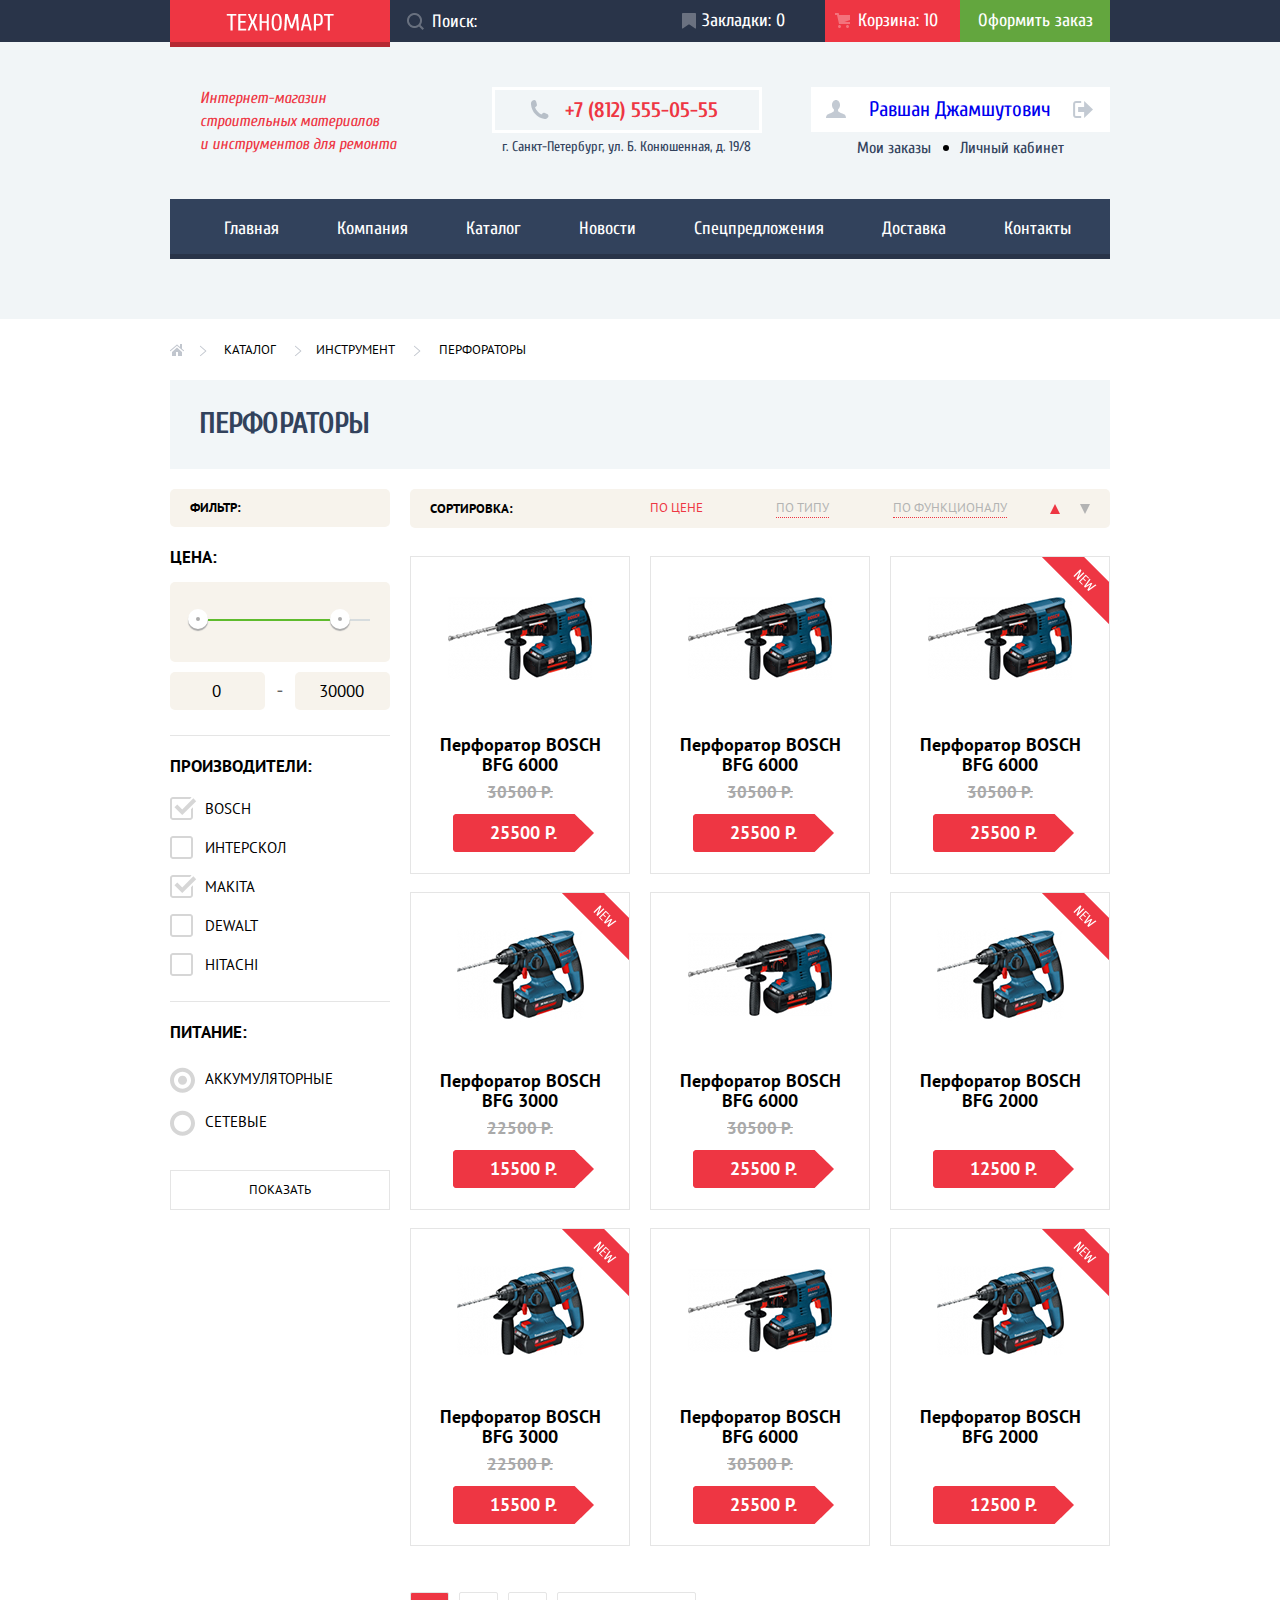
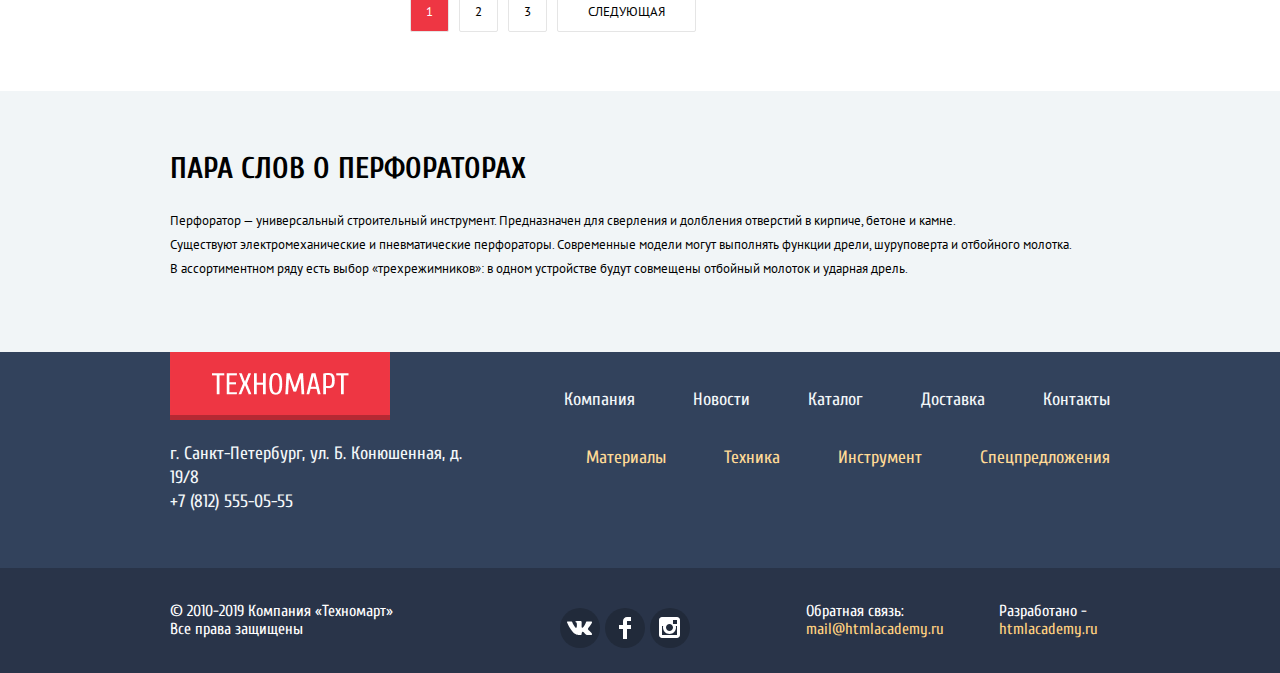
==== commit 7fc51b6e: "Правки js" ====
--- a/catalog.html
+++ b/catalog.html
@@ -440,6 +440,6 @@
     <button type="button" name="close-cart" class="popup-close">
       <img src="img/icon-close.svg" width="21" height="21" alt="Закрыть форму"></button>
   </div>
-  <script type="text/javascript" src="js/script.js"></script>
+  <script type="text/javascript" src="js/script.min.js"></script>
 </body>
 </html>
--- a/css/style.min.css
+++ b/css/style.min.css
@@ -1 +1 @@
-:root{--basic-black:#000;--basic-red:#EE3643;--basic-green-dark:#518534;--basic-green:#63A63E;--basic-semi-grey-dark:#212A3A;--basic-grey-dark:#293449;--basic-grey-light-dark:#32425C;--basic-grey:#3D546F;--basic-grey-semi-light:#405069;--basic-grey-semi-semi-light:#D7DCDE;--basic-grey-light:#C5C5C5;--basic-grey-super-light:#e5e5e5;--basic-grey-extra-ligh:#EAEAEA;--basic-background-dark:#F7F3EC;--basic-background:#F1F5F7;--basic-background-semi-light:#F2F6F8;--basic-background-light:#F3F7F9;--basic-background-extra-light:#f4f4f4;--basic-white:#FFF;--basic-brown:#444;--special-ylellow:#FFBF47;--special-yellowsemilight:#FFC047;--special-yellowlight:#FFD180;--special-yellowextralight:#FFDA96;--special-blue:#3BBCE3;--special-lilac:#DC91D8;--special-greenlight:#8ED78F;--success:#5FBB2D;--warning:#FFBF47;--error:#BA2732;--half-white:rgba(255,255,255,0.5);--half-black:rgba(0,0,0,0.1);--section-h2:#F9F5F0;--old-price:#A9A9A9;--toggle-background:#ababab;--03-black:#b3b3b3}body{font-family:'Cuprum',Arial,sans-serif;width:100%;margin:0;padding:0;background-color:var(--basic-white,#fff);font-size:18px;line-height:24px;font-weight:400;color:var(--basic-black)}a{text-decoration:none}img{max-width:100%;height:auto}*,::before,::after{box-sizing:border-box}.visually-hidden:not(:focus):not(:active),input[type="checkbox"].visually-hidden,input[type="radio"].visually-hidden{position:absolute;width:1px;height:1px;margin:-1px;border:0;padding:0;white-space:nowrap;clip-path:inset(100%);clip:rect(0 0 0 0);overflow:hidden}.container{width:940px;margin:0 auto}.page{height:100%}.page-body{min-height:100%;display:grid;grid-template-rows:min-content 1fr min-content;align-content:start}.header{background-color:var(--basic-background,#F1F5F7);padding:0 0 60px}.top-line{background-color:var(--basic-grey-dark,#293449);padding:0 10px;color:#FFF;height:42px}.top-line a{color:#FFF}.top-line-head{list-style:none;padding:0;display:flex;flex-direction:row;flex-wrap:nowrap;align-items:center;justify-content:space-between}.top-line-head li{height:42px;line-height:42px}.top-line-head li:nth-child(2){flex-grow:1}.top-line a.logo{display:block;width:220px;height:47px;text-align:center;line-height:52px;background-color:var(--basic-red,#EE3643);box-shadow:inset 0 -5px 0 rgba(0,0,0,0.24)}.top-line a.logo:active{background-color:var(--error,#BA2732)}.top-line-search{width:100%;height:42px;border:none;background-image:url(../img/icon-search-grey.png);background-repeat:no-repeat;background-position:17px center;color:var(--basic-white,#fff);padding-left:42px;background-color:var(--basic-grey-dark,#293449)}.top-line-search::placeholder{color:var(--basic-white,#fff)}.top-line-search:hover{background-image:url(../img/icon-search-white.png)}.top-line-search:focus{background-color:var(--basic-white,#fff);background-image:url(../img/icon-search-red.png);color:var(--basic-black,#000);outline:0}.top-line .top-link{display:block;position:relative}.top-line .top-link:active{color:var(--half-white,rgba(255,255,255,0.5))}.bookmark:active,.cart:active{background:var(--basic-black,#000)}.bookmark::before,.cart::before{position:absolute;content:"";background-repeat:no-repeat;background-position:0 0;opacity:.3}.bookmark{padding:0 40px}.bookmark::before{background-image:url(../img/icon-bookmark.svg);width:14px;height:16px;top:13px;left:20px}.cart{padding:0 25px 0 30px;width:135px}.cart::before{background-image:url(../img/icon-cart.svg);width:15px;height:15px;top:13px;left:10px}.cart-with-goods{background-color:var(--basic-red)}.bookmark:hover::before,.cart:hover::before{opacity:1}.order{background-color:var(--basic-green,#63A63E);width:150px;text-align:center}.header-box{padding:45px 0 40px;display:flex;flex-direction:row;flex-wrap:nowrap;align-items:start;justify-content:space-between}.header-slogan{font-style:italic;font-size:16px;line-height:23px;color:var(--basic-red,#EE3643);width:197px;margin-left:30px}.header-contact{font-size:14px;line-height:24px;color:var(--basic-grey-light-dark,#32425C);width:270px;text-align:center;margin:0 0 0 45px}.header-contact a{color:var(--basic-red,#EE3643);font-weight:700;font-size:21px;line-height:30px;padding:5px 4px 5px 70px;border:3px solid var(--basic-white,#fff);background-color:var(--basic-background-lignt);display:block;position:relative;text-align:left;margin-bottom:2px}.header-contact a:before{content:"";position:absolute;background-image:url(../img/icon-phone.svg);width:19px;height:19px;left:35px;top:10px}.header-login{width:299px;display:flex;flex-direction:row;flex-wrap:nowrap;justify-content:flex-end}.header-login a{background-color:var(--basic-white,#fff);padding:0 24px;position:relative;font-size:21px;line-height:45px;color:#000;display:inline-block;vertical-align:middle}.header-login a:hover{color:var(--basic-red)}.header-login a:active{color:var(--basic-grey-light)}a.login-link{padding-left:45px;margin-right:10px}.login-link::before{content:"";position:absolute;background-image:url(../img/icon-login-dark.svg);width:20px;height:17px;top:14px;left:19px;opacity:.3}.login-link:hover::before{opacity:1}.login-link:active::before{opacity:.3}.header-account{text-align:center;width:299px}.header-name{font-size:21px;line-height:21px;background-color:var(--basic-white);padding:12px 57px 12px 56px;position:relative}.account-link{display:flex;flex-direction:row;flex-wrap:nowrap;align-items:center;justify-content:space-evenly;margin:7px auto 0;width:230px}.account-link a{font-size:16px;line-height:18px;color:var(--basic-grey-light-dark);margin:0 6px}.account-link a:hover{color:var(--basic-red)}.account-link .dotted{background-color:var(--basic-black);width:6px;height:6px;border-radius:50%}.header-name:active,.account-link a:active{color:var(--basic-grey-light)}a.exit-account{content:"";position:absolute;width:20px;height:17px;background-image:url(../img/icon-logout.svg);background-repeat:no-repeat;background-position:0 0;background-color:inherit;top:14px;right:17px;border:none;cursor:pointer;opacity:.3}.header-name a.accont-name::before{content:"";position:absolute;background-image:url(../img/icon-user.svg);background-repeat:no-repeat;background-position:0 0;width:20px;height:18px;top:13px;left:15px;opacity:.3}.header-name a.accont-name:hover::before,a.exit-account:hover{opacity:1}.nav ul{padding:0 25px;margin:0;list-style:none;display:flex;flex-direction:row;flex-wrap:nowrap;align-items:center;justify-content:space-between;background-color:var(--basic-grey-light-dark);box-shadow:inset 0 -5px 0 var(--basic-grey-dark)}.nav a{color:var(--basic-white);padding:0 29px;display:block;line-height:60px}.nav a:hover{background-color:var(--basic-grey-dark)}.nav a:active{color:var(--basic-grey-light)}.promo-puzzle{margin:60px 0}ul.puzzle{padding:0;margin:0;list-style:none;display:grid;grid-template-columns:repeat(3,1fr);grid-gap:20px;grid-auto-flow:dense}ul.puzzle li{width:300px;height:123px;color:var(--basic-white);position:relative;padding:20px 20px 20px 22px;font-weight:700;font-size:24px;line-height:30px;overflow:hidden;background-repeat:no-repeat}ul.puzzle li.materials{background-color:var(--special-ylellow);background-image:url(../img/icon-1.svg);background-position:213px 31px}ul.puzzle li.tool{background-color:var(--special-blue);background-image:url(../img/icon-2.svg);background-position:194px 34px}ul.puzzle li.tech{background-color:var(--special-lilac);background-image:url(../img/icon-3.svg);background-position:191px 31px}ul.puzzle li.sale{background-color:var(--special-greenlight);background-image:url(../img/icon-4.svg);background-position:196px 26px}ul.puzzle li.delivery{background-color:var(--special-yellowsemilight);background-image:url(../img/icon-5.svg);background-position:191px 32px}ul.puzzle a:not(.slider-button){background-image:url(../img/btn-background.png);width:135px;font-size:14px;line-height:38px;text-align:center;display:block;color:var(--basic-white);text-transform:uppercase;margin-top:14px}.slide{display:none}.slide-current{display:block}ul.puzzle li.slider{width:620px;height:266px;grid-column:span 2;grid-row:span 2;position:relative;padding:0}ul.slider-list{padding:0;margin:0;list-style:none}ul.slider-list li.slider-item{width:620px;height:266px;padding:0;background-color:var(--basic-grey-light)}li.slider-item:first-child{background-image:url(../img/perforatory.jpg)}li.slider-item:nth-child(2){background-image:url(../img/dreli.jpg)}.slider-text{background:rgba(0,0,0,0.25);padding:25px 25px 15px}.slider-text h3{margin:0;font-weight:700;font-size:36px;line-height:36px;text-transform:uppercase}.slider-text span{font-size:18px;line-height:24px;font-weight:400}a.slider-button{width:192px;line-height:38px;font-weight:400;font-size:14px;text-transform:uppercase;position:absolute;bottom:25px;left:25px;display:block;z-index:1}.slider-controls{position:absolute;left:0;right:0;bottom:36px;display:flex;flex-direction:row;justify-content:center;align-items:center}.slider-controls button{width:10px;height:10px;border:2px solid var(--basic-white);background-color:var(--basic-white);border-radius:50%;padding:0;margin:0 10px 0 0;cursor:pointer}.slider-controls .current{background-color:var(--basic-red)}.slider-arrow{position:absolute;top:122px;left:25px;width:570px;display:flex;flex-wrap:nowrap;flex-direction:row;justify-content:space-between}.slider-arrow button{background:none;border:none;padding:0;margin:0;height:40px;width:22px;background-repeat:no-repeat;cursor:pointer}.slider-arrow button:first-child{background-image:url(../img/icon-left.svg)}.slider-arrow button:last-child{background-image:url(../img/icon-right.svg)}span.new-bage{position:absolute;right:-25px;top:10px;background-color:var(--basic-red);transform:rotate(45deg);font-size:14px;line-height:30px;text-transform:uppercase;width:100px;text-align:center;font-weight:400}.popular-goods,.popular-brand{margin-bottom:50px}.head-main-section{background-color:var(--section-h2);display:flex;flex-direction:row;justify-content:space-between;align-items:center;padding:25px 15px 25px 30px;margin-bottom:20px;flex-wrap:wrap}.popular-brand .head-main-section{padding:27px 19px 25px 30px}.head-main-section h2{padding:0;margin:0;font-weight:400;font-size:30px;line-height:30px;text-transform:uppercase;color:var(--basic-grey-light-dark)}.head-main-section a{font-size:14px;width:192px;display:flex;justify-content:center}ul.brand{padding:0;margin:0;list-style:none;display:flex;flex-direction:row;flex-wrap:wrap;justify-content:space-between;align-items:center}ul.brand li{border:1px solid var(--basic-grey-extra-ligh);width:220px;height:145px;margin:0 0 20px;display:flex;flex-direction:row;flex-wrap:nowrap;align-items:center;justify-content:center}ul.brand img{display:block}.main-service{background-color:var(--basic-background);padding:40px 0 100px}.main-service h2{font-size:30px;line-height:30px;text-transform:uppercase}.main-service p{font-family:'PT Sans',Arial,sans-serif;font-size:13px;line-height:24px}.tabs{margin-top:70px;display:flex;flex-direction:row;flex-wrap:nowrap;justify-content:start;align-items:start}.tabs-service{display:flex;flex-direction:column;position:relative}.tabs-service::after{content:'';background-image:url(../img/service-shadow.png);background-position:center center;width:10px;height:279px;position:absolute;top:-50px;right:0}.tabs-box{display:flex;flex-direction:row}.tabs-label{width:240px;font-size:21px;line-height:30px;padding:16px 22px;box-shadow:0 1px 0 var(--basic-grey-dark),inset 0 1px 0 var(--basic-grey-semi-light);background-color:var(--basic-grey-light-dark);color:var(--basic-white);cursor:pointer}.tabs-label:hover{background-color:var(--basic-grey-dark)}.tabs-label:active,.tabs-item:checked + label.tabs-label{background-color:var(--basic-white);color:var(--basic-grey-light-dark);box-shadow:none}.tabs-slide{display:none;top:0;left:320px;width:620px;height:285px;position:absolute;background-repeat:no-repeat;background-position:right 20px}.tabs-item:nth-of-type(1):checked ~ .tabs-slide:nth-of-type(1),.tabs-item:nth-of-type(2):checked ~ .tabs-slide:nth-of-type(2),.tabs-item:nth-of-type(3):checked ~ .tabs-slide:nth-of-type(3){display:block}.tabs-box:nth-of-type(1) .tabs-slide{background-image:url(../img/blue-car.png)}.tabs-box:nth-of-type(2) .tabs-slide{background-image:url(../img/yellow-ribbon.png)}.tabs-box:nth-of-type(3) .tabs-slide{background-image:url(../img/green-money.png)}.tabs-slide a{width:212px;border-radius:5px}.tabs-slide h3{font-weight:400;font-size:30px;line-height:30px;text-transform:uppercase;margin:0;color:var(--basic-grey-light-dark)}.tabs-slide p{font-size:13px;line-height:24px;font-family:'PT Sans',Arial,sans-serif;width:315px;margin-top:30px}.main-info{display:flex;flex-direction:row;align-items:flex-start;justify-content:space-between;padding:45px 0;position:relative}.main-info section:first-child{max-width:478px}.main-info section:nth-child(2){width:300px}.main-info p{font-family:'PT Sans',Arial,sans-serif;font-size:13px;line-height:24px;padding:0 0 12px}.main-info p:nth-of-type(2){margin:0;padding:0}.main-info h2{font-size:30px;line-height:30px;font-weight:400;text-transform:uppercase}.transport{list-style:none;margin:3px 0 0;padding:0 0 0 36px}.transport li{font-size:18px;line-height:24px;margin-bottom:12px;position:relative}.transport li::before{content:"";position:absolute;background-image:url(../img/red-line.png);background-repeat:no-repeat;background-position:0 0;width:25px;height:2px;left:-37px;top:10px}.info-link{background-color:var(--basic-red);color:var(--basic-white);text-align:center;text-transform:uppercase;line-height:38px;display:inherit;cursor:pointer;border:none;width:100%;font-family:'Cuprum',Arial,sans-serif;font-size:14px}.info-link:active{background-color:var(--error)}a.more-about{width:220px;line-height:42px}a.write{line-height:42px}.map-small{margin-top:8px}.wrap{padding:21px 0 59px}.breadcrumbs{margin:0;padding:0;list-style:none;display:flex;flex-direction:row;flex-wrap:nowrap;align-items:center}.breadcrumbs li{padding:0 25px 0 15px;position:relative}.breadcrumbs li:first-of-type{padding-left:0}.breadcrumbs li::before{content:"";position:absolute;width:8px;height:12px;background-image:url(../img/icon-right-small.svg);background-repeat:no-repeat;right:-1px;top:5px}.home{width:14px;height:12px;background-image:url(../img/icon-home.svg);background-repeat:no-repeat;display:block}.breadcrumbs li:first-child::before{top:1px;right:2px}.breadcrumbs li:last-child{padding-left:19px}.breadcrumbs li:last-child:before{background-image:none}.breadcrumbs li,.breadcrumbs a,.breadcrumbs a:active,.breadcrumbs a:focus,.breadcrumbs a:hover{color:var(--basic-black);font-size:13px;line-height:20px;text-transform:uppercase;font-family:'PT Sans',Arial,sans-serif}.inner{display:flex;flex-direction:row;flex-wrap:wrap}.catalog-title{margin:20px 0;font-size:30px;line-height:30px;text-transform:uppercase;color:var(--basic-grey-light-dark);background-color:var(--basic-background-semi-light);padding:29px 0 30px 29px;width:100%;letter-spacing:-.9px}.side-filter{width:220px}.side-filter h2{background-color:var(--basic-background-dark);font-size:13px;line-height:18px;font-family:'PT Sans',Arial,sans-serif;padding:10px 20px;margin:0;-webkit-border-radius:5px;border-radius:5px;text-transform:uppercase}.side-filter .widget{border-top:1px solid var(--half-black);padding:15px 0 0;margin:0 0 25px}.side-filter .widget:first-of-type{border:none}.side-filter .widget-title{font-family:'PT Sans',Arial,sans-serif;font-weight:700;font-size:17px;line-height:30px;text-transform:uppercase}.range-controls{background-color:var(--basic-background-dark);height:80px;-webkit-border-radius:5px;border-radius:5px;margin:10px 0;padding:37px 20px 0;position:relative}.range-controls .scale{height:2px;background-color:var(--basic-grey-semi-semi-light)}.range-controls .bar{width:160px;height:2px;background-color:var(--success)}.range-controls .toggle{width:4px;height:4px;padding:0;border:8px solid var(--basic-white);background-color:var(--toggle-background);box-sizing:content-box;border-radius:50%;box-shadow:0 2px 1px 0 var(--toggle-background);position:absolute;top:27px;left:0;cursor:pointer}.range-controls .toggle-min{left:18px}.range-controls .toggle-max{left:160px}.price-controls{display:flex;justify-content:space-between;align-items:center}.price-controls label{text-transform:uppercase;font-family:'PT Sans',Arial,sans-serif;font-size:17px;line-height:18px}.price-controls input{font-family:inherit;font-size:inherit;background-color:var(--basic-background-dark);width:95px;height:38px;text-align:center;border:none;border-radius:5px;padding-left:15px}.separator{color:var(--basic-brown);font-size:16px;line-height:18px}.form-filter ul{margin:0;padding:0;list-style:none;line-height:23px}.filter-option{margin:16px 0;padding:0 0 0 35px}.filter-option:last-of-type{margin-bottom:8px}.filter-option label{font-family:'PT Sans',Arial,sans-serif;font-size:15px;text-transform:uppercase;position:relative;display:block;cursor:pointer;user-select:none}.filter-radio{margin:20px 0}.filter-radio:last-of-type{margin-bottom:15px}.filter-input:focus + label{outline:auto}.filter-input-checkbox + label::before{content:"";position:absolute;left:-35px;top:0;width:27px;height:23px;background-image:url(../img/icon-checkbox.svg);background-position:bottom right;background-repeat:no-repeat;opacity:.7}.filter-input-checkbox:checked + label::after{content:"";position:absolute;left:-35px;top:0;width:27px;height:23px;background-image:url(../img/icon-checkbox.svg);background-position:0 0;background-repeat:no-repeat;opacity:.7}.filter-input-radio + label::before{content:"";position:absolute;left:-35px;top:0;width:25px;height:26px;background-image:url(../img/icon-radio.svg);background-position:bottom right;background-repeat:no-repeat;opacity:.7}.filter-input-radio:checked + label::after{content:"";position:absolute;left:-35px;top:0;width:26px;height:26px;background-image:url(../img/icon-radio.svg);background-position:0 0;background-repeat:no-repeat;opacity:.7}.filter-input-checkbox:hover + label::before,.filter-input-checkbox:checked:hover + label::after,.filter-input-radio:hover + label::before,.filter-input-radio:checked:hover + label::after{opacity:1}.filter-input-checkbox:checked + label::before,.filter-input-radio:checked + label::before{background-image:none}.disabled label{opacity:.4}.form-filter button{font-size:13px;line-height:18px;font-family:'PT Sans',Arial,sans-serif;background:transparent;border:1px solid var(--basic-grey-super-light);text-transform:uppercase;width:100%;padding:10px;cursor:pointer;margin:12px 0 0}.content{margin-left:20px;width:700px}.sort{background-color:var(--basic-background-dark);padding:10px 20px;display:flex;flex-direction:row;flex-wrap:nowrap;justify-content:space-between;align-items:center;margin:0 0 28px;border-radius:5px}.sort h2,label.sort-label{font-size:13px;line-height:18px;font-family:'PT Sans',Arial,sans-serif;margin:0;padding:0;text-transform:uppercase}.sort h2{width:200px}.sort-by form{display:flex;flex-direction:row;justify-content:space-between;width:440px}label.sort-label{cursor:pointer;border-bottom:1px dotted var(--basic-red);color:var(--03-black)}label.sort-label:nth-of-type(2){margin-left:40px}label.sort-label:hover{border-bottom:1px solid var(--basic-red);color:var(--basic-black)}input[name="sort"]:checked + label.sort-label,label.sort-label:active{color:var(--basic-red);border:none}.sort-direction{display:flex;flex-direction:row;align-items:center}.sort-direction label{cursor:pointer;background-repeat:no-repeat;width:0;height:0;border-left:5px solid transparent;border-right:5px solid transparent}.sort-direction label:first-of-type{margin-right:20px;border-bottom:10px solid var(--03-black)}.sort-direction label:last-of-type{border-top:10px solid var(--03-black)}input[name="sort-direction"]:checked + label.direction{border-color:var(--basic-red);border-left:5px solid transparent;border-right:5px solid transparent}.sort-direction label:hover{border-color:var(--basic-black);border-left:5px solid transparent;border-right:5px solid transparent}.catalog{margin:0;padding:0;list-style:none;display:grid;grid-gap:18px 20px;grid-template-columns:repeat(3,1fr)}.popular-goods .catalog{grid-template-columns:repeat(4,1fr)}.product{width:220px;position:relative;box-sizing:border-box;text-align:center;padding:0 17px 21px;border:1px solid var(--basic-grey-super-light)}.product-head{width:100%;height:170px;display:flex;flex-direction:column;align-items:center;justify-content:center;margin:0 auto}.product-img{background-color:var(--basic-white)}.product-action{display:none;margin-top:-35px}.product-action a{font-size:14px;line-height:38px;text-transform:uppercase;align-items:center;width:135px;height:38px;display:block;margin:21px auto 0}.product-action a:first-of-type{background-color:var(--basic-green);box-shadow:inset 0 -3px 0 #367315;border-radius:2px;color:var(--basic-white);position:relative;padding-left:10px}.product-action a:first-of-type:hover{background-color:var(--success)}.product-action a:first-of-type:active{background-color:var(--basic-green-dark)}.product-action a:first-of-type::before{content:"";position:absolute;background-image:url(../img/icon-cart.svg);background-repeat:no-repeat;width:15px;height:15px;left:30px;top:10px;opacity:.3}.product-action a:nth-of-type(2){color:var(--basic-grey-light-dark);border:3px solid var(--basic-green);box-sizing:border-box;border-radius:2px;margin:10px auto 0;line-height:32px}.product-action a:nth-of-type(2):hover{border-color:var(--basic-grey-light-dark)}.product-action a:nth-of-type(2):active{opacity:.5}.product:hover{box-shadow:0 4px 20px rgba(0,0,0,0.15)}.product:hover .product-img{display:none}.product:hover .product-action{display:block}.product:focus-within .product-img{display:none}.product-footer{font-family:'PT Sans',Arial,sans-serif;font-weight:700;margin-top:8px}.product-title{font-size:18px;line-height:20px;display:block;margin-bottom:8px;color:var(--basic-black)}.old-price{height:18px;font-size:17px;line-height:18px;text-transform:uppercase;color:var(--old-price);text-decoration-line:line-through;display:block;margin-bottom:13px}.actual-price{background-image:url(../img/red-button.png);background-position:center center;background-repeat:no-repeat;background-size:141px 38px;width:141px;height:38px;margin:0 auto 0 25px;line-height:38px;color:var(--basic-white)}.catalog-new{position:absolute;background-image:url(../img/catalog-new.png);background-repeat:no-repeat;background-position:center center;top:0;right:0;background-size:70px 70px;width:70px;height:70px;z-index:10}.pagination{margin:46px 0 0}.pagination ul{padding:0;margin:0;list-style:none;display:flex;flex-direction:row;flex-wrap:wrap;align-items:center}.pagination a{border:1px solid var(--basic-grey-super-light);padding:0 15px;display:block;margin-right:10px;color:var(--basic-black);font-size:13px;line-height:38px;font-family:'PT Sans',Arial,sans-serif;border-radius:2px;text-transform:uppercase}.pagination a.pagination-next{padding:0 30px}.pagination a:hover{border-color:var(--basic-grey-light)}.pagination a:active{border-color:var(--basic-red)}.pagination a.current{background-color:var(--basic-red);color:var(--basic-white)}.catalog-description{background-color:var(--basic-background);padding:38px 10px 58px}.catalog-description h2{font-size:30px;line-height:30px}.catalog-description p{font-family:'PT Sans',Arial,sans-serif;font-size:13px;line-height:24px}.footer{background-color:var(--basic-grey-light-dark);color:var(--basic-background-light)}.footer a{color:var(--basic-background-light)}.footer ul{list-style:none}.footer-top{display:flex;flex-direction:row;flex-wrap:nowrap;justify-content:space-between;align-items:flex-start;padding-bottom:54px}.footer-left{max-width:324px}.footer-left img{display:block;margin-bottom:22px}.footer-right{margin-top:19px}.footer-right ul{display:flex;flex-wrap:wrap;flex-direction:row;justify-content:flex-end;align-items:center;margin:0;padding:0}.footer-right li{padding:17px 29px}.footer-right li:last-child{padding-right:0}.footer-right a:hover{text-decoration:underline}.footer-right a:active{mix-blend-mode:normal;opacity:.5;text-decoration:none}ul.submenu-gold a{color:var(--special-yellowextralight)}.footer-bottom{background-color:var(--basic-grey-dark);padding:25px 0 34px;color:var(--basic-white)}.footer-bottom-box{display:flex;flex-direction:row;flex-wrap:nowrap;align-items:center;justify-content:space-between}.copyright{font-size:16px;line-height:18px}.social{margin:15px 0 0 90px}.social a{width:40px;height:40px;border-radius:50%;background-color:var(--basic-semi-grey-dark);background-repeat:no-repeat;background-position:center center;display:inline-block;vertical-align:middle}.social a:first-child{background-image:url(../img/icon-vk.svg)}.social a:nth-child(2){background-image:url(../img/icon-fb.svg)}.social a:nth-child(3){background-image:url(../img/icon-insta.svg)}.social a:hover{background-color:var(--basic-red)}.credit{font-size:16px;line-height:18px;margin:0 12px 0 0}.credit li{display:inline-block;vertical-align:middle}.credit li:first-child{margin-right:51px}.credit a{color:var(--special-yellowlight)}.credit a:hover{text-decoration:underline}.credit a:active{color:var(--basic-red);text-decoration:none}.popup{display:none;border-top:4px solid var(--basic-red);box-shadow:0 4px 20px rgba(0,0,0,0.15);background-color:var(--basic-white);z-index:10}.popup-show{display:block;animation:bounce .6s}.popup-error{animation:shake .6s}.big-map{position:fixed;width:943px;height:449px;left:50%;top:50%;margin:-250px 0 0 -470px}.popup .popup-close{position:absolute;border:#ffdead;background:none;top:17px;right:10px;outline:none;cursor:pointer}.write-us{position:fixed;width:620px;height:430px;left:50%;margin-left:-310px;top:50%;margin-top:-215px}.popup-write-box{display:flex;flex-direction:row;flex-wrap:wrap;width:460px;justify-content:space-between;align-items:start;margin:46px auto 0}.write-us label{font-size:18px;line-height:24px}.write-us label:last-child{margin-top:13px}.write-us input{display:block;background:var(--basic-white);border:2px solid var(--basic-grey-light);border-radius:2px;padding:7px 8px 7px 12px;width:220px;height:38px;margin-top:11px;outline:none}.write-us input::placeholder,.write-us textarea::placeholder{font-size:13px;line-height:20px;font-family:'PT Sans',Arial,sans-serif;color:var(--old-price)}.write-us textarea{display:block;width:460px;height:114px;background:var(--basic-white);border:2px solid var(--basic-grey-light);border-radius:2px;padding:7px 12px;outline:none;margin-top:11px}.write-us input:focus,.write-us input:active,.write-us textarea:focus,.write-us textarea:active{border-color:var(--basic-green)}.popup-bottom{background-color:var(--basic-background-extra-light);padding:37px 80px;position:absolute;bottom:0;width:100%}.cart-add{position:fixed;width:620px;height:282px;top:50%;margin-top:-141px;left:50%;margin-left:-310px;z-index:1}.cart-text{font-size:24px;line-height:66px;text-align:center;font-weight:700;background-image:url(../img/icon-mark.svg);background-repeat:no-repeat;background-size:66px 66px;background-position:81px center;margin-top:55px}.cart-add-box{display:flex;justify-content:center;flex-wrap:nowrap}.cart-add-box a{width:192px;font-size:14px;line-height:38px;text-align:center;display:block;margin-right:10px}.cart-add-box button{font-size:14px;width:192px;height:38px;border:none;background-color:var(--basic-white);cursor:pointer;outline:none;text-transform:uppercase}.cart-add-box button:active{background-color:var(--basic-grey-light)}@keyframes bounce{0%{transform:translateY(-2000px)}70%{transform:translateY(30px)}90%{transform:translateY(-10px)}100%{transform:translateY(0)}}
+:root{--basic-black:#000;--basic-red:#EE3643;--basic-green-dark:#518534;--basic-green:#63A63E;--basic-semi-grey-dark:#212A3A;--basic-grey-dark:#293449;--basic-grey-light-dark:#32425C;--basic-grey:#3D546F;--basic-grey-semi-light:#405069;--basic-grey-semi-semi-light:#D7DCDE;--basic-grey-light:#C5C5C5;--basic-grey-super-light:#e5e5e5;--basic-grey-extra-ligh:#EAEAEA;--basic-background-dark:#F7F3EC;--basic-background:#F1F5F7;--basic-background-semi-light:#F2F6F8;--basic-background-light:#F3F7F9;--basic-background-extra-light:#f4f4f4;--basic-white:#FFF;--basic-brown:#444;--special-ylellow:#FFBF47;--special-yellowsemilight:#FFC047;--special-yellowlight:#FFD180;--special-yellowextralight:#FFDA96;--special-blue:#3BBCE3;--special-lilac:#DC91D8;--special-greenlight:#8ED78F;--success:#5FBB2D;--warning:#FFBF47;--error:#BA2732;--half-white:rgba(255,255,255,0.5);--half-black:rgba(0,0,0,0.1);--section-h2:#F9F5F0;--old-price:#A9A9A9;--toggle-background:#ababab;--03-black:#b3b3b3}body{font-family:'Cuprum',Arial,sans-serif;width:100%;margin:0;padding:0;background-color:var(--basic-white,#fff);font-size:18px;line-height:24px;font-weight:400;color:var(--basic-black)}a{text-decoration:none}img{max-width:100%;height:auto}*,::before,::after{box-sizing:border-box}.visually-hidden:not(:focus):not(:active),input[type="checkbox"].visually-hidden,input[type="radio"].visually-hidden{position:absolute;width:1px;height:1px;margin:-1px;border:0;padding:0;white-space:nowrap;clip-path:inset(100%);clip:rect(0 0 0 0);overflow:hidden}.container{width:940px;margin:0 auto}.page{height:100%}.page-body{min-height:100%;display:grid;grid-template-rows:min-content 1fr min-content;align-content:start}.header{background-color:var(--basic-background,#F1F5F7);padding:0 0 60px}.top-line{background-color:var(--basic-grey-dark,#293449);padding:0 10px;color:#FFF;height:42px}.top-line a{color:#FFF}.top-line-head{list-style:none;padding:0;display:flex;flex-direction:row;flex-wrap:nowrap;align-items:center;justify-content:space-between}.top-line-head li{height:42px;line-height:42px}.top-line-head li:nth-child(2){flex-grow:1}.top-line a.logo{display:block;width:220px;height:47px;text-align:center;line-height:52px;background-color:var(--basic-red,#EE3643);box-shadow:inset 0 -5px 0 rgba(0,0,0,0.24)}.top-line a.logo:active{background-color:var(--error,#BA2732)}.top-line-search{width:100%;height:42px;border:none;background-image:url(../img/icon-search-grey.png);background-repeat:no-repeat;background-position:17px center;color:var(--basic-white,#fff);padding-left:42px;background-color:var(--basic-grey-dark,#293449)}.top-line-search::placeholder{color:var(--basic-white,#fff)}.top-line-search:hover{background-image:url(../img/icon-search-white.png)}.top-line-search:focus{background-color:var(--basic-white,#fff);background-image:url(../img/icon-search-red.png);color:var(--basic-black,#000);outline:0}.top-line .top-link{display:block;position:relative}.top-line .top-link:active{color:var(--half-white,rgba(255,255,255,0.5))}.bookmark:active,.cart:active{background:var(--basic-black,#000)}.bookmark::before,.cart::before{position:absolute;content:"";background-repeat:no-repeat;background-position:0 0;opacity:.3}.bookmark{padding:0 40px}.bookmark::before{background-image:url(../img/icon-bookmark.svg);width:14px;height:16px;top:13px;left:20px}.cart{padding:0 0 0 33px;width:135px}.cart::before{background-image:url(../img/icon-cart.svg);width:15px;height:15px;top:13px;left:10px}.cart-with-goods{background-color:var(--basic-red)}.bookmark:hover::before,.cart:hover::before{opacity:1}.order{background-color:var(--basic-green,#63A63E);width:150px;text-align:center}.header-box{padding:45px 0 40px;display:flex;flex-direction:row;flex-wrap:nowrap;align-items:start;justify-content:space-between}.header-slogan{font-style:italic;font-size:16px;line-height:23px;color:var(--basic-red,#EE3643);width:197px;margin-left:30px}.header-contact{font-size:14px;line-height:24px;color:var(--basic-grey-light-dark,#32425C);width:270px;text-align:center;margin:0 0 0 45px}.header-contact a{color:var(--basic-red,#EE3643);font-weight:700;font-size:21px;line-height:30px;padding:5px 4px 5px 70px;border:3px solid var(--basic-white,#fff);background-color:var(--basic-background-lignt);display:block;position:relative;text-align:left;margin-bottom:2px}.header-contact a:before{content:"";position:absolute;background-image:url(../img/icon-phone.svg);width:19px;height:19px;left:35px;top:10px}.header-login{width:299px;display:flex;flex-direction:row;flex-wrap:nowrap;justify-content:flex-end}.header-login a{background-color:var(--basic-white,#fff);padding:0 24px;position:relative;font-size:21px;line-height:45px;color:#000;display:inline-block;vertical-align:middle}.header-login a:hover{color:var(--basic-red)}.header-login a:active{color:var(--basic-grey-light)}a.login-link{padding-left:45px;margin-right:10px}.login-link::before{content:"";position:absolute;background-image:url(../img/icon-login-dark.svg);width:20px;height:17px;top:14px;left:19px;opacity:.3}.login-link:hover::before{opacity:1}.login-link:active::before{opacity:.3}.header-account{text-align:center;width:299px}.header-name{font-size:21px;line-height:21px;background-color:var(--basic-white);padding:12px 57px 12px 56px;position:relative}.account-link{display:flex;flex-direction:row;flex-wrap:nowrap;align-items:center;justify-content:space-evenly;margin:7px auto 0;width:230px}.account-link a{font-size:16px;line-height:18px;color:var(--basic-grey-light-dark);margin:0 6px}.account-link a:hover{color:var(--basic-red)}.account-link .dotted{background-color:var(--basic-black);width:6px;height:6px;border-radius:50%}.header-name:active,.account-link a:active{color:var(--basic-grey-light)}a.exit-account{content:"";position:absolute;width:20px;height:17px;background-image:url(../img/icon-logout.svg);background-repeat:no-repeat;background-position:0 0;background-color:inherit;top:14px;right:17px;border:none;cursor:pointer;opacity:.3}.header-name a.accont-name::before{content:"";position:absolute;background-image:url(../img/icon-user.svg);background-repeat:no-repeat;background-position:0 0;width:20px;height:18px;top:13px;left:15px;opacity:.3}.header-name a.accont-name:hover::before,a.exit-account:hover{opacity:1}.nav ul{padding:0 25px;margin:0;list-style:none;display:flex;flex-direction:row;flex-wrap:nowrap;align-items:center;justify-content:space-between;background-color:var(--basic-grey-light-dark);box-shadow:inset 0 -5px 0 var(--basic-grey-dark)}.nav a{color:var(--basic-white);padding:0 29px;display:block;line-height:60px}.nav a:hover{background-color:var(--basic-grey-dark)}.nav a:active{color:var(--basic-grey-light)}.promo-puzzle{margin:60px 0}ul.puzzle{padding:0;margin:0;list-style:none;display:grid;grid-template-columns:repeat(3,1fr);grid-gap:20px;grid-auto-flow:dense}ul.puzzle li{width:300px;height:123px;color:var(--basic-white);position:relative;padding:20px 20px 20px 22px;font-weight:700;font-size:24px;line-height:30px;overflow:hidden;background-repeat:no-repeat}ul.puzzle li.materials{background-color:var(--special-ylellow);background-image:url(../img/icon-1.svg);background-position:213px 31px}ul.puzzle li.tool{background-color:var(--special-blue);background-image:url(../img/icon-2.svg);background-position:194px 34px}ul.puzzle li.tech{background-color:var(--special-lilac);background-image:url(../img/icon-3.svg);background-position:191px 31px}ul.puzzle li.sale{background-color:var(--special-greenlight);background-image:url(../img/icon-4.svg);background-position:196px 26px}ul.puzzle li.delivery{background-color:var(--special-yellowsemilight);background-image:url(../img/icon-5.svg);background-position:191px 32px}ul.puzzle a:not(.slider-button){background-image:url(../img/btn-background.png);width:135px;font-size:14px;line-height:38px;text-align:center;display:block;color:var(--basic-white);text-transform:uppercase;margin-top:14px}.slide{display:none}.slide-current{display:block}ul.puzzle li.slider{width:620px;height:266px;grid-column:span 2;grid-row:span 2;position:relative;padding:0}ul.slider-list{padding:0;margin:0;list-style:none}ul.slider-list li.slider-item{width:620px;height:266px;padding:0;background-color:var(--basic-grey-light)}li.slider-item:first-child{background-image:url(../img/perforatory.jpg)}li.slider-item:nth-child(2){background-image:url(../img/dreli.jpg)}.slider-text{background:rgba(0,0,0,0.25);padding:25px 25px 15px}.slider-text h3{margin:0;font-weight:700;font-size:36px;line-height:36px;text-transform:uppercase}.slider-text span{font-size:18px;line-height:24px;font-weight:400}a.slider-button{width:192px;line-height:38px;font-weight:400;font-size:14px;text-transform:uppercase;position:absolute;bottom:25px;left:25px;display:block;z-index:1}.slider-controls{position:absolute;left:0;right:0;bottom:36px;display:flex;flex-direction:row;justify-content:center;align-items:center}.slider-controls button{width:10px;height:10px;border:2px solid var(--basic-white);background-color:var(--basic-white);border-radius:50%;padding:0;margin:0 10px 0 0;cursor:pointer}.slider-controls .current{background-color:var(--basic-red)}.slider-arrow{position:absolute;top:122px;left:25px;width:570px;display:flex;flex-wrap:nowrap;flex-direction:row;justify-content:space-between}.slider-arrow button{background:none;border:none;padding:0;margin:0;height:40px;width:22px;background-repeat:no-repeat;cursor:pointer}.slider-arrow button:first-child{background-image:url(../img/icon-left.svg)}.slider-arrow button:last-child{background-image:url(../img/icon-right.svg)}span.new-bage{position:absolute;right:-25px;top:10px;background-color:var(--basic-red);transform:rotate(45deg);font-size:14px;line-height:30px;text-transform:uppercase;width:100px;text-align:center;font-weight:400}.popular-goods{margin-bottom:70px}.popular-brand{margin-bottom:50px}.head-main-section{background-color:var(--section-h2);display:flex;flex-direction:row;justify-content:space-between;align-items:center;padding:25px 15px 25px 30px;margin-bottom:20px;flex-wrap:wrap}.popular-brand .head-main-section{padding:27px 19px 25px 30px}.head-main-section h2{padding:0;margin:0;font-weight:400;font-size:30px;line-height:30px;text-transform:uppercase;color:var(--basic-grey-light-dark)}.head-main-section a{font-size:14px;width:192px;display:flex;justify-content:center}ul.brand{padding:0;margin:0;list-style:none;display:flex;flex-direction:row;flex-wrap:wrap;justify-content:space-between;align-items:center}ul.brand li{border:1px solid var(--basic-grey-extra-ligh);width:220px;height:145px;margin:0 0 20px;display:flex;flex-direction:row;flex-wrap:nowrap;align-items:center;justify-content:center}ul.brand img{display:block}li.brand-item:nth-of-type(2) a{margin-top:-10px}li.brand-item:nth-of-type(3) a{margin-top:-5px}li.brand-item:nth-of-type(4) a{margin-top:-15px}li.brand-item:nth-of-type(5) a{margin-left:5px}li.brand-item:last-of-type a{margin-top:-13px}.main-service{background-color:var(--basic-background);padding:40px 0 100px}.main-service h2{font-size:30px;line-height:30px;text-transform:uppercase}.main-service p{font-family:'PT Sans',Arial,sans-serif;font-size:13px;line-height:24px}.tabs{margin-top:70px;display:flex;flex-direction:row;flex-wrap:nowrap;justify-content:start;align-items:start}.tabs-service{display:flex;flex-direction:column;position:relative}.tabs-service::after{content:'';background-image:url(../img/service-shadow.png);background-position:center center;width:10px;height:279px;position:absolute;top:-50px;right:0}.tabs-box{display:flex;flex-direction:row}.tabs-label{width:240px;font-size:21px;line-height:30px;padding:16px 22px;box-shadow:0 1px 0 var(--basic-grey-dark),inset 0 1px 0 var(--basic-grey-semi-light);background-color:var(--basic-grey-light-dark);color:var(--basic-white);cursor:pointer}.tabs-label:hover{background-color:var(--basic-grey-dark)}.tabs-label:active,.tabs-item:checked + label.tabs-label{background-color:var(--basic-white);color:var(--basic-grey-light-dark);box-shadow:none}.tabs-slide{display:none;top:0;left:320px;width:620px;height:285px;position:absolute;background-repeat:no-repeat;background-position:right 20px}.tabs-item:nth-of-type(1):checked ~ .tabs-slide:nth-of-type(1),.tabs-item:nth-of-type(2):checked ~ .tabs-slide:nth-of-type(2),.tabs-item:nth-of-type(3):checked ~ .tabs-slide:nth-of-type(3){display:block}.tabs-box:nth-of-type(1) .tabs-slide{background-image:url(../img/blue-car.png)}.tabs-box:nth-of-type(2) .tabs-slide{background-image:url(../img/yellow-ribbon.png)}.tabs-box:nth-of-type(3) .tabs-slide{background-image:url(../img/green-money.png)}.tabs-slide a{width:212px;border-radius:5px}.tabs-slide h3{font-weight:400;font-size:30px;line-height:30px;text-transform:uppercase;margin:0;color:var(--basic-grey-light-dark)}.tabs-slide p{font-size:13px;line-height:24px;font-family:'PT Sans',Arial,sans-serif;width:315px;margin-top:30px}.main-info{display:flex;flex-direction:row;align-items:flex-start;justify-content:space-between;padding:45px 0;position:relative}.main-info section:first-child{max-width:478px}.main-info section:nth-child(2){width:300px}.main-info p{font-family:'PT Sans',Arial,sans-serif;font-size:13px;line-height:24px;padding:0 0 12px}.main-info p:nth-of-type(2){margin:0;padding:0}.main-info h2{font-size:30px;line-height:30px;font-weight:400;text-transform:uppercase}.transport{list-style:none;margin:3px 0 0;padding:0 0 0 36px}.transport li{font-size:18px;line-height:24px;margin-bottom:10px;position:relative}.transport li::before{content:"";position:absolute;background-image:url(../img/red-line.png);background-repeat:no-repeat;background-position:0 0;width:25px;height:2px;left:-37px;top:10px}.info-link{background-color:var(--basic-red);color:var(--basic-white);text-align:center;text-transform:uppercase;line-height:38px;display:inherit;cursor:pointer;border:none;width:100%;font-family:'Cuprum',Arial,sans-serif;font-size:14px}.info-link:active{background-color:var(--error)}a.more-about{width:220px;margin:20px 0 0}.map-small{margin-top:8px}.wrap{padding:21px 0 59px}.breadcrumbs{margin:0;padding:0;list-style:none;display:flex;flex-direction:row;flex-wrap:nowrap;align-items:center}.breadcrumbs li{padding:0 25px 0 15px;position:relative}.breadcrumbs li:first-of-type{padding-left:0}.breadcrumbs li::before{content:"";position:absolute;width:8px;height:12px;background-image:url(../img/icon-right-small.svg);background-repeat:no-repeat;right:-1px;top:5px}.home{width:14px;height:12px;background-image:url(../img/icon-home.svg);background-repeat:no-repeat;display:block}.breadcrumbs li:first-child::before{top:1px;right:2px}.breadcrumbs li:last-child{padding-left:19px}.breadcrumbs li:last-child:before{background-image:none}.breadcrumbs li,.breadcrumbs a,.breadcrumbs a:active,.breadcrumbs a:focus,.breadcrumbs a:hover{color:var(--basic-black);font-size:13px;line-height:20px;text-transform:uppercase;font-family:'PT Sans',Arial,sans-serif}.inner{display:flex;flex-direction:row;flex-wrap:wrap}.catalog-title{margin:20px 0;font-size:30px;line-height:30px;text-transform:uppercase;color:var(--basic-grey-light-dark);background-color:var(--basic-background-semi-light);padding:29px 0 30px 29px;width:100%;letter-spacing:-.9px}.side-filter{width:220px}.side-filter h2{background-color:var(--basic-background-dark);font-size:13px;line-height:18px;font-family:'PT Sans',Arial,sans-serif;padding:10px 20px;margin:0;-webkit-border-radius:5px;border-radius:5px;text-transform:uppercase}.side-filter .widget{border-top:1px solid var(--half-black);padding:15px 0 0;margin:0 0 25px}.side-filter .widget:first-of-type{border:none}.side-filter .widget-title{font-family:'PT Sans',Arial,sans-serif;font-weight:700;font-size:17px;line-height:30px;text-transform:uppercase}.range-controls{background-color:var(--basic-background-dark);height:80px;-webkit-border-radius:5px;border-radius:5px;margin:10px 0;padding:37px 20px 0;position:relative}.range-controls .scale{height:2px;background-color:var(--basic-grey-semi-semi-light)}.range-controls .bar{width:160px;height:2px;background-color:var(--success)}.range-controls .toggle{width:4px;height:4px;padding:0;border:8px solid var(--basic-white);background-color:var(--toggle-background);box-sizing:content-box;border-radius:50%;box-shadow:0 2px 1px 0 var(--toggle-background);position:absolute;top:27px;left:0;cursor:pointer}.range-controls .toggle-min{left:18px}.range-controls .toggle-max{left:160px}.price-controls{display:flex;justify-content:space-between;align-items:center}.price-controls label{text-transform:uppercase;font-family:'PT Sans',Arial,sans-serif;font-size:17px;line-height:18px}.price-controls input{font-family:inherit;font-size:inherit;background-color:var(--basic-background-dark);width:95px;height:38px;text-align:center;border:none;border-radius:5px;padding-left:15px}.separator{color:var(--basic-brown);font-size:16px;line-height:18px}.form-filter ul{margin:0;padding:0;list-style:none;line-height:23px}.filter-option{margin:16px 0;padding:0 0 0 35px}.filter-option:last-of-type{margin-bottom:8px}.filter-option label{font-family:'PT Sans',Arial,sans-serif;font-size:15px;text-transform:uppercase;position:relative;display:block;cursor:pointer;user-select:none}.filter-radio{margin:20px 0}.filter-radio:last-of-type{margin-bottom:15px}.filter-input:focus + label{outline:auto}.filter-input-checkbox + label::before{content:"";position:absolute;left:-35px;top:0;width:27px;height:23px;background-image:url(../img/icon-checkbox.svg);background-position:bottom right;background-repeat:no-repeat;opacity:.7}.filter-input-checkbox:checked + label::after{content:"";position:absolute;left:-35px;top:0;width:27px;height:23px;background-image:url(../img/icon-checkbox.svg);background-position:0 0;background-repeat:no-repeat;opacity:.7}.filter-input-radio + label::before{content:"";position:absolute;left:-35px;top:0;width:25px;height:26px;background-image:url(../img/icon-radio.svg);background-position:bottom right;background-repeat:no-repeat;opacity:.7}.filter-input-radio:checked + label::after{content:"";position:absolute;left:-35px;top:0;width:26px;height:26px;background-image:url(../img/icon-radio.svg);background-position:0 0;background-repeat:no-repeat;opacity:.7}.filter-input-checkbox:hover + label::before,.filter-input-checkbox:checked:hover + label::after,.filter-input-radio:hover + label::before,.filter-input-radio:checked:hover + label::after{opacity:1}.filter-input-checkbox:checked + label::before,.filter-input-radio:checked + label::before{background-image:none}.disabled label{opacity:.4}.form-filter button{font-size:13px;line-height:18px;font-family:'PT Sans',Arial,sans-serif;background:transparent;border:1px solid var(--basic-grey-super-light);text-transform:uppercase;width:100%;padding:10px;cursor:pointer;margin:12px 0 0}.content{margin-left:20px;width:700px}.sort{background-color:var(--basic-background-dark);padding:10px 20px;display:flex;flex-direction:row;flex-wrap:nowrap;justify-content:space-between;align-items:center;margin:0 0 28px;border-radius:5px}.sort h2,label.sort-label{font-size:13px;line-height:18px;font-family:'PT Sans',Arial,sans-serif;margin:0;padding:0;text-transform:uppercase}.sort h2{width:200px}.sort-by form{display:flex;flex-direction:row;justify-content:space-between;width:440px}label.sort-label{cursor:pointer;border-bottom:1px dotted var(--basic-red);color:var(--03-black)}label.sort-label:nth-of-type(2){margin-left:30px}label.sort-label:nth-of-type(3){margin-left:20px}label.sort-label:hover{border-bottom:1px solid var(--basic-red);color:var(--basic-black)}input[name="sort"]:checked + label.sort-label,label.sort-label:active{color:var(--basic-red);border:none}.sort-direction{display:flex;flex-direction:row;align-items:center}.sort-direction label{cursor:pointer;background-repeat:no-repeat;width:0;height:0;border-left:5px solid transparent;border-right:5px solid transparent}.sort-direction label:first-of-type{margin-right:20px;border-bottom:10px solid var(--03-black)}.sort-direction label:last-of-type{border-top:10px solid var(--03-black)}input[name="sort-direction"]:checked + label.direction{border-color:var(--basic-red);border-left:5px solid transparent;border-right:5px solid transparent}.sort-direction label:hover{border-color:var(--basic-black);border-left:5px solid transparent;border-right:5px solid transparent}.catalog{margin:0;padding:0;list-style:none;display:grid;grid-gap:18px 20px;grid-template-columns:repeat(3,1fr)}.popular-goods .catalog{grid-template-columns:repeat(4,1fr)}.product{width:220px;position:relative;box-sizing:border-box;text-align:center;padding:0 17px 21px;border:1px solid var(--basic-grey-super-light)}.product-head{width:100%;height:170px;display:flex;flex-direction:column;align-items:center;justify-content:center;margin:0 auto}.product-img{background-color:var(--basic-white)}.product-action{display:none;margin-top:-35px}.product-action a{font-size:14px;line-height:38px;text-transform:uppercase;align-items:center;width:135px;height:38px;display:block;margin:21px auto 0}.product-action a:first-of-type{background-color:var(--basic-green);box-shadow:inset 0 -3px 0 #367315;border-radius:2px;color:var(--basic-white);position:relative;padding-left:10px}.product-action a:first-of-type:hover{background-color:var(--success)}.product-action a:first-of-type:active{background-color:var(--basic-green-dark)}.product-action a:first-of-type::before{content:"";position:absolute;background-image:url(../img/icon-cart.svg);background-repeat:no-repeat;width:15px;height:15px;left:30px;top:10px;opacity:.3}.product-action a:nth-of-type(2){color:var(--basic-grey-light-dark);border:3px solid var(--basic-green);box-sizing:border-box;border-radius:2px;margin:10px auto 0;line-height:32px}.product-action a:nth-of-type(2):hover{border-color:var(--basic-grey-light-dark)}.product-action a:nth-of-type(2):active{opacity:.5}.product:hover{box-shadow:0 4px 20px rgba(0,0,0,0.15)}.product:hover .product-img{display:none}.product:hover .product-action{display:block}.product:focus-within .product-img{display:none}.product-footer{font-family:'PT Sans',Arial,sans-serif;font-weight:700;margin-top:8px}.product-title{font-size:18px;line-height:20px;display:block;margin-bottom:8px;color:var(--basic-black)}.old-price{height:18px;font-size:17px;line-height:18px;text-transform:uppercase;color:var(--old-price);text-decoration-line:line-through;display:block;margin-bottom:13px}.actual-price{background-image:url(../img/red-button.png);background-position:center center;background-repeat:no-repeat;background-size:141px 38px;width:141px;height:38px;margin:0 auto 0 25px;line-height:38px;color:var(--basic-white)}.catalog-new{position:absolute;background-image:url(../img/catalog-new.png);background-repeat:no-repeat;background-position:center center;top:0;right:0;background-size:70px 70px;width:70px;height:70px;z-index:10}.pagination{margin:46px 0 0}.pagination ul{padding:0;margin:0;list-style:none;display:flex;flex-direction:row;flex-wrap:wrap;align-items:center}.pagination a{border:1px solid var(--basic-grey-super-light);padding:0 15px;display:block;margin-right:10px;color:var(--basic-black);font-size:13px;line-height:38px;font-family:'PT Sans',Arial,sans-serif;border-radius:2px;text-transform:uppercase}.pagination a.pagination-next{padding:0 30px}.pagination a:hover{border-color:var(--basic-grey-light)}.pagination a:active{border-color:var(--basic-red)}.pagination a.current{background-color:var(--basic-red);color:var(--basic-white)}.catalog-description{background-color:var(--basic-background);padding:38px 10px 58px}.catalog-description h2{font-size:30px;line-height:30px}.catalog-description p{font-family:'PT Sans',Arial,sans-serif;font-size:13px;line-height:24px}.footer{background-color:var(--basic-grey-light-dark);color:var(--basic-background-light)}.footer a{color:var(--basic-background-light)}.footer ul{list-style:none}.footer-top{display:flex;flex-direction:row;flex-wrap:nowrap;justify-content:space-between;align-items:flex-start;padding-bottom:54px}.footer-left{max-width:324px}.footer-left img{display:block;margin-bottom:22px}.footer-right{margin-top:19px}.footer-right ul{display:flex;flex-wrap:wrap;flex-direction:row;justify-content:flex-end;align-items:center;margin:0;padding:0}.footer-right li{padding:17px 29px}.footer-right li:last-child{padding-right:0}.footer-right a:hover{text-decoration:underline}.footer-right a:active{mix-blend-mode:normal;opacity:.5;text-decoration:none}ul.submenu-gold a{color:var(--special-yellowextralight)}.footer-bottom{background-color:var(--basic-grey-dark);padding:25px 0;color:var(--basic-white)}.footer-bottom-box{display:flex;flex-direction:row;flex-wrap:nowrap;align-items:center;justify-content:space-between}.copyright{font-size:16px;line-height:18px}.social{margin:15px 0 0 90px}.social a{width:40px;height:40px;border-radius:50%;background-color:var(--basic-semi-grey-dark);background-repeat:no-repeat;background-position:center center;display:inline-block;vertical-align:middle}.social a:first-child{background-image:url(../img/icon-vk.svg)}.social a:nth-child(2){background-image:url(../img/icon-fb.svg)}.social a:nth-child(3){background-image:url(../img/icon-insta.svg)}.social a:hover{background-color:var(--basic-red)}.credit{font-size:16px;line-height:18px;margin:0 12px 0 0}.credit li{display:inline-block;vertical-align:middle}.credit li:first-child{margin-right:51px}.credit a{color:var(--special-yellowlight)}.credit a:hover{text-decoration:underline}.credit a:active{color:var(--basic-red);text-decoration:none}.popup{display:none;border-top:4px solid var(--basic-red);box-shadow:0 4px 20px rgba(0,0,0,0.15);background-color:var(--basic-white);z-index:10}.popup-show{display:block;animation:bounce .6s}.popup-error{animation:shake .6s}.big-map{position:fixed;width:943px;height:449px;left:50%;top:50%;margin:-250px 0 0 -470px}.popup .popup-close{position:absolute;border:#ffdead;background:none;top:17px;right:10px;outline:none;cursor:pointer}.write-us{position:fixed;width:620px;height:430px;left:50%;margin-left:-310px;top:50%;margin-top:-215px}.popup-write-box{display:flex;flex-direction:row;flex-wrap:wrap;width:460px;justify-content:space-between;align-items:start;margin:46px auto 0}.write-us label{font-size:18px;line-height:24px}.write-us label:last-child{margin-top:13px}.write-us input{display:block;background:var(--basic-white);border:2px solid var(--basic-grey-light);border-radius:2px;padding:7px 8px 7px 12px;width:220px;height:38px;margin-top:11px;outline:none}.write-us input::placeholder,.write-us textarea::placeholder{font-size:13px;line-height:20px;font-family:'PT Sans',Arial,sans-serif;color:var(--old-price)}.write-us textarea{display:block;width:460px;height:114px;background:var(--basic-white);border:2px solid var(--basic-grey-light);border-radius:2px;padding:7px 12px;outline:none;margin-top:11px}.write-us input:focus,.write-us input:active,.write-us textarea:focus,.write-us textarea:active{border-color:var(--basic-green)}.popup-bottom{background-color:var(--basic-background-extra-light);padding:37px 80px;position:absolute;bottom:0;width:100%}.cart-add{position:fixed;width:620px;height:282px;top:50%;margin-top:-141px;left:50%;margin-left:-310px;z-index:11}.cart-text{font-size:24px;line-height:66px;text-align:center;font-weight:700;background-image:url(../img/icon-mark.svg);background-repeat:no-repeat;background-size:66px 66px;background-position:81px center;margin-top:55px}.cart-add-box{display:flex;justify-content:center;flex-wrap:nowrap}.cart-add-box a{width:192px;font-size:14px;line-height:38px;text-align:center;display:block;margin-right:10px}.cart-add-box button{font-size:14px;width:192px;height:38px;border:none;background-color:var(--basic-white);cursor:pointer;outline:none;text-transform:uppercase}.cart-add-box button:active{background-color:var(--basic-grey-light)}@keyframes bounce{0%{transform:translateY(-2000px)}70%{transform:translateY(30px)}90%{transform:translateY(-10px)}100%{transform:translateY(0)}}
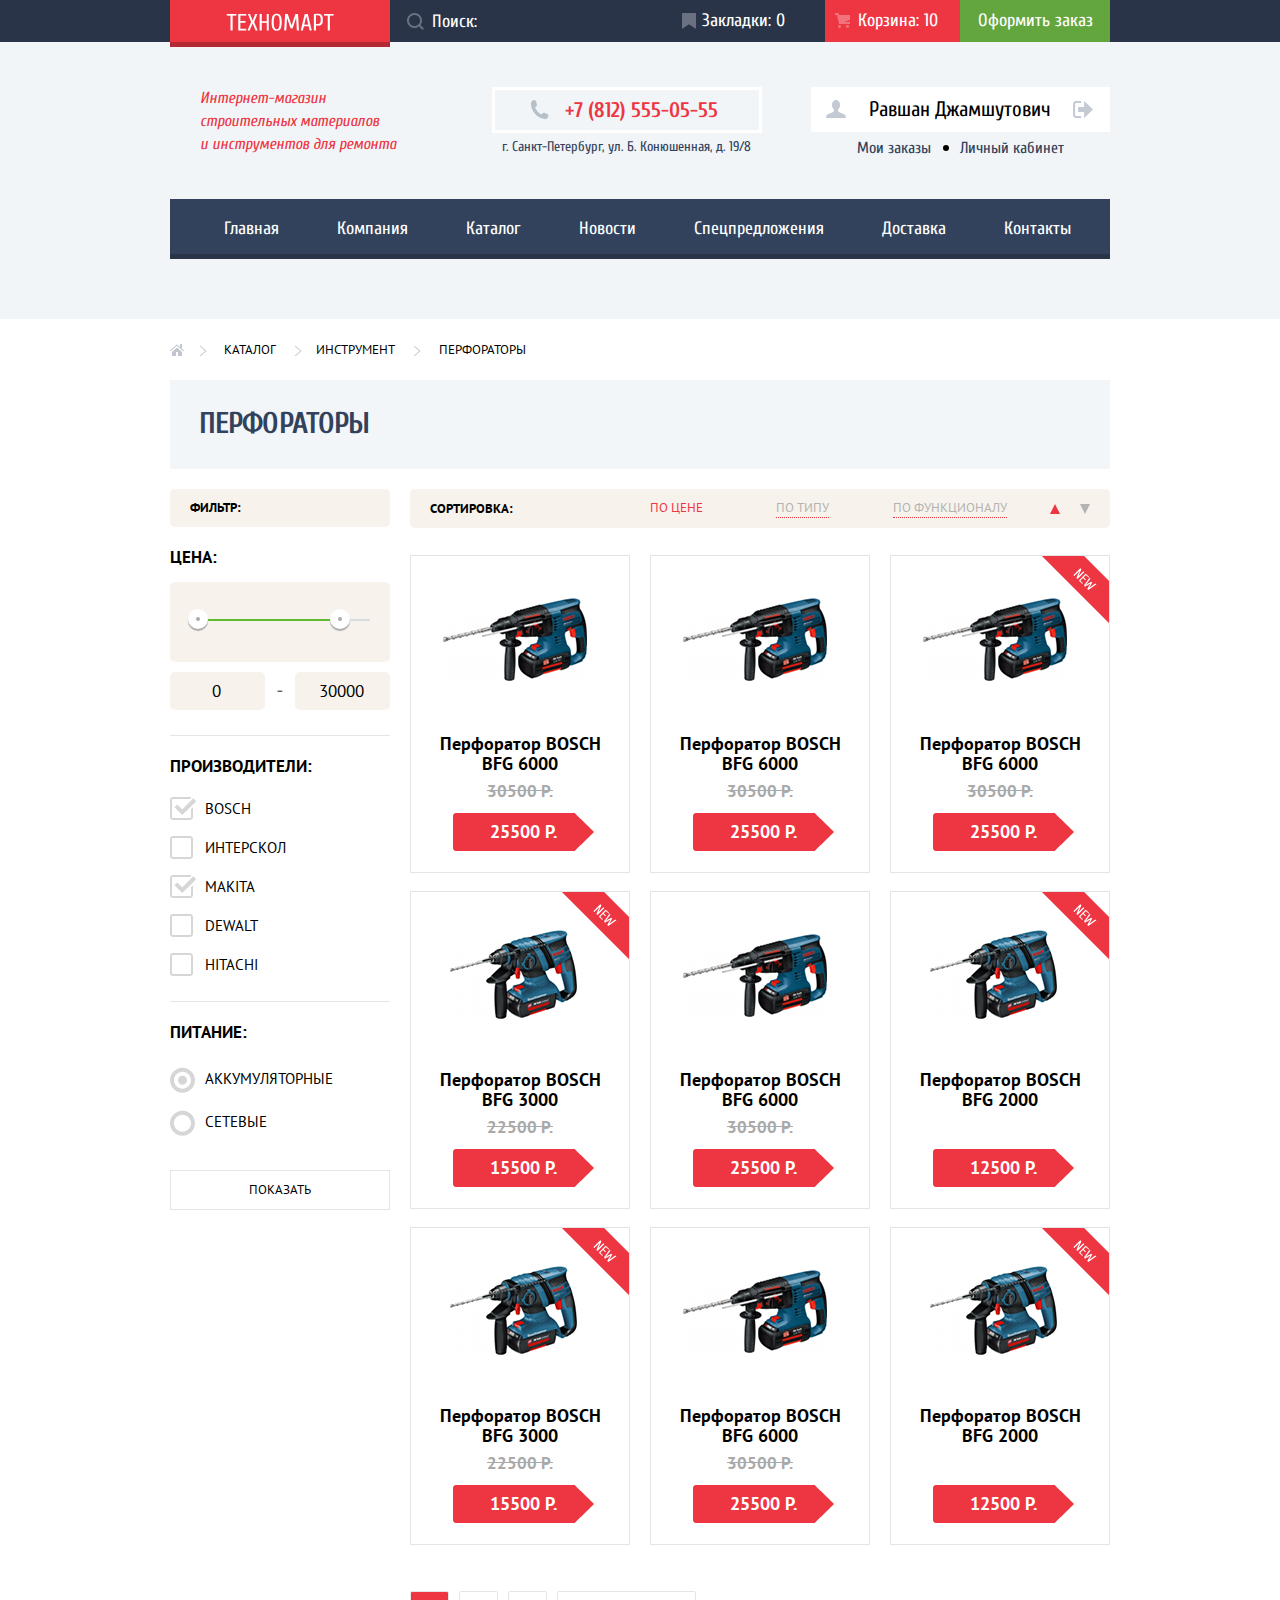
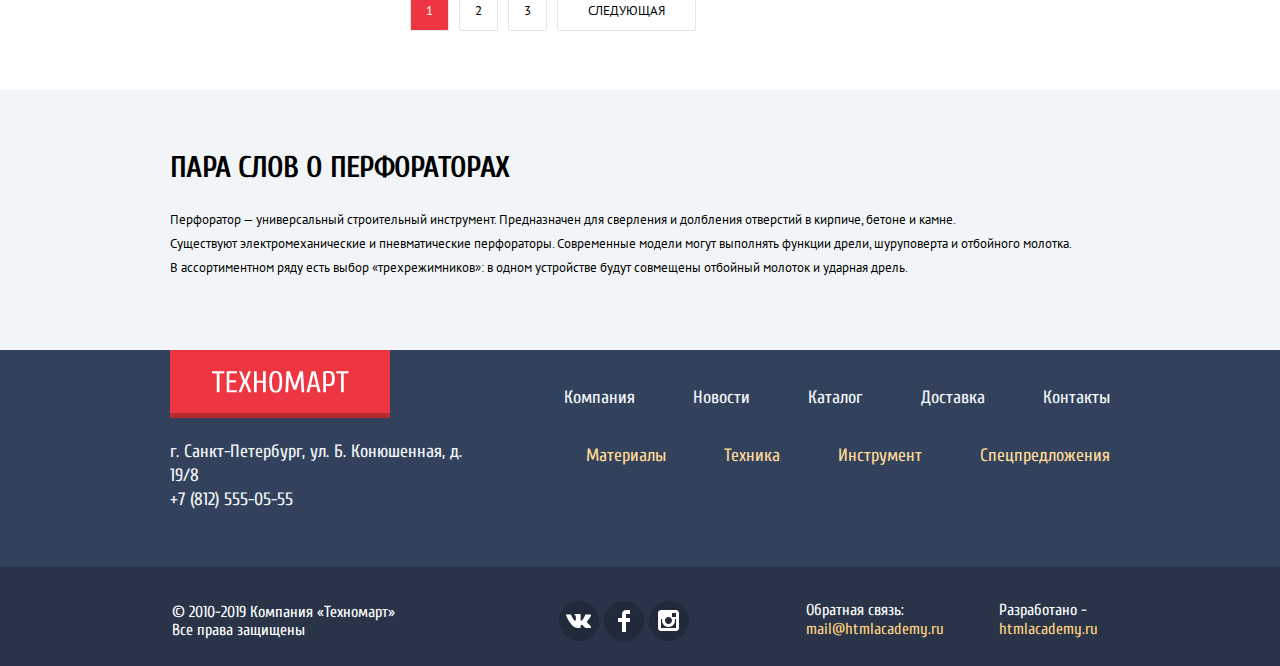
==== commit 06d5ec73: "Правки ПиксельПерфект" ====
--- a/catalog.html
+++ b/catalog.html
@@ -243,7 +243,7 @@
             </li>
             <li class="product">
               <div class="product-head">
-                <div class="product-img">
+                <div class="product-img product-img-alt">
                   <img src="img/bfg3000.jpg" width="127" height="112" alt="Фото перфоратора">
                 </div>
                 <div class="product-action">
@@ -276,7 +276,7 @@
             </li>
             <li class="product">
               <div class="product-head">
-                <div class="product-img">
+                <div class="product-img product-img-alt">
                   <img src="img/bfg2000.jpg" width="127" height="112" alt="Фото перфоратора">
                 </div>
                 <div class="product-action">
@@ -293,7 +293,7 @@
             </li>
             <li class="product">
               <div class="product-head">
-                <div class="product-img">
+                <div class="product-img product-img-alt">
                   <img src="img/bfg3000.jpg" width="127" height="112" alt="Фото перфоратора">
                 </div>
                 <div class="product-action">
@@ -326,7 +326,7 @@
             </li>
             <li class="product">
               <div class="product-head">
-                <div class="product-img">
+                <div class="product-img product-img-alt">
                   <img src="img/bfg2000.jpg" width="127" height="112" alt="Фото перфоратора">
                 </div>
                 <div class="product-action">
--- a/css/style.min.css
+++ b/css/style.min.css
@@ -1 +1 @@
-:root{--basic-black:#000;--basic-red:#EE3643;--basic-green-dark:#518534;--basic-green:#63A63E;--basic-semi-grey-dark:#212A3A;--basic-grey-dark:#293449;--basic-grey-light-dark:#32425C;--basic-grey:#3D546F;--basic-grey-semi-light:#405069;--basic-grey-semi-semi-light:#D7DCDE;--basic-grey-light:#C5C5C5;--basic-grey-super-light:#e5e5e5;--basic-grey-extra-ligh:#EAEAEA;--basic-background-dark:#F7F3EC;--basic-background:#F1F5F7;--basic-background-semi-light:#F2F6F8;--basic-background-light:#F3F7F9;--basic-background-extra-light:#f4f4f4;--basic-white:#FFF;--basic-brown:#444;--special-ylellow:#FFBF47;--special-yellowsemilight:#FFC047;--special-yellowlight:#FFD180;--special-yellowextralight:#FFDA96;--special-blue:#3BBCE3;--special-lilac:#DC91D8;--special-greenlight:#8ED78F;--success:#5FBB2D;--warning:#FFBF47;--error:#BA2732;--half-white:rgba(255,255,255,0.5);--half-black:rgba(0,0,0,0.1);--section-h2:#F9F5F0;--old-price:#A9A9A9;--toggle-background:#ababab;--03-black:#b3b3b3}body{font-family:'Cuprum',Arial,sans-serif;width:100%;margin:0;padding:0;background-color:var(--basic-white,#fff);font-size:18px;line-height:24px;font-weight:400;color:var(--basic-black)}a{text-decoration:none}img{max-width:100%;height:auto}*,::before,::after{box-sizing:border-box}.visually-hidden:not(:focus):not(:active),input[type="checkbox"].visually-hidden,input[type="radio"].visually-hidden{position:absolute;width:1px;height:1px;margin:-1px;border:0;padding:0;white-space:nowrap;clip-path:inset(100%);clip:rect(0 0 0 0);overflow:hidden}.container{width:940px;margin:0 auto}.page{height:100%}.page-body{min-height:100%;display:grid;grid-template-rows:min-content 1fr min-content;align-content:start}.header{background-color:var(--basic-background,#F1F5F7);padding:0 0 60px}.top-line{background-color:var(--basic-grey-dark,#293449);padding:0 10px;color:#FFF;height:42px}.top-line a{color:#FFF}.top-line-head{list-style:none;padding:0;display:flex;flex-direction:row;flex-wrap:nowrap;align-items:center;justify-content:space-between}.top-line-head li{height:42px;line-height:42px}.top-line-head li:nth-child(2){flex-grow:1}.top-line a.logo{display:block;width:220px;height:47px;text-align:center;line-height:52px;background-color:var(--basic-red,#EE3643);box-shadow:inset 0 -5px 0 rgba(0,0,0,0.24)}.top-line a.logo:active{background-color:var(--error,#BA2732)}.top-line-search{width:100%;height:42px;border:none;background-image:url(../img/icon-search-grey.png);background-repeat:no-repeat;background-position:17px center;color:var(--basic-white,#fff);padding-left:42px;background-color:var(--basic-grey-dark,#293449)}.top-line-search::placeholder{color:var(--basic-white,#fff)}.top-line-search:hover{background-image:url(../img/icon-search-white.png)}.top-line-search:focus{background-color:var(--basic-white,#fff);background-image:url(../img/icon-search-red.png);color:var(--basic-black,#000);outline:0}.top-line .top-link{display:block;position:relative}.top-line .top-link:active{color:var(--half-white,rgba(255,255,255,0.5))}.bookmark:active,.cart:active{background:var(--basic-black,#000)}.bookmark::before,.cart::before{position:absolute;content:"";background-repeat:no-repeat;background-position:0 0;opacity:.3}.bookmark{padding:0 40px}.bookmark::before{background-image:url(../img/icon-bookmark.svg);width:14px;height:16px;top:13px;left:20px}.cart{padding:0 0 0 33px;width:135px}.cart::before{background-image:url(../img/icon-cart.svg);width:15px;height:15px;top:13px;left:10px}.cart-with-goods{background-color:var(--basic-red)}.bookmark:hover::before,.cart:hover::before{opacity:1}.order{background-color:var(--basic-green,#63A63E);width:150px;text-align:center}.header-box{padding:45px 0 40px;display:flex;flex-direction:row;flex-wrap:nowrap;align-items:start;justify-content:space-between}.header-slogan{font-style:italic;font-size:16px;line-height:23px;color:var(--basic-red,#EE3643);width:197px;margin-left:30px}.header-contact{font-size:14px;line-height:24px;color:var(--basic-grey-light-dark,#32425C);width:270px;text-align:center;margin:0 0 0 45px}.header-contact a{color:var(--basic-red,#EE3643);font-weight:700;font-size:21px;line-height:30px;padding:5px 4px 5px 70px;border:3px solid var(--basic-white,#fff);background-color:var(--basic-background-lignt);display:block;position:relative;text-align:left;margin-bottom:2px}.header-contact a:before{content:"";position:absolute;background-image:url(../img/icon-phone.svg);width:19px;height:19px;left:35px;top:10px}.header-login{width:299px;display:flex;flex-direction:row;flex-wrap:nowrap;justify-content:flex-end}.header-login a{background-color:var(--basic-white,#fff);padding:0 24px;position:relative;font-size:21px;line-height:45px;color:#000;display:inline-block;vertical-align:middle}.header-login a:hover{color:var(--basic-red)}.header-login a:active{color:var(--basic-grey-light)}a.login-link{padding-left:45px;margin-right:10px}.login-link::before{content:"";position:absolute;background-image:url(../img/icon-login-dark.svg);width:20px;height:17px;top:14px;left:19px;opacity:.3}.login-link:hover::before{opacity:1}.login-link:active::before{opacity:.3}.header-account{text-align:center;width:299px}.header-name{font-size:21px;line-height:21px;background-color:var(--basic-white);padding:12px 57px 12px 56px;position:relative}.account-link{display:flex;flex-direction:row;flex-wrap:nowrap;align-items:center;justify-content:space-evenly;margin:7px auto 0;width:230px}.account-link a{font-size:16px;line-height:18px;color:var(--basic-grey-light-dark);margin:0 6px}.account-link a:hover{color:var(--basic-red)}.account-link .dotted{background-color:var(--basic-black);width:6px;height:6px;border-radius:50%}.header-name:active,.account-link a:active{color:var(--basic-grey-light)}a.exit-account{content:"";position:absolute;width:20px;height:17px;background-image:url(../img/icon-logout.svg);background-repeat:no-repeat;background-position:0 0;background-color:inherit;top:14px;right:17px;border:none;cursor:pointer;opacity:.3}.header-name a.accont-name::before{content:"";position:absolute;background-image:url(../img/icon-user.svg);background-repeat:no-repeat;background-position:0 0;width:20px;height:18px;top:13px;left:15px;opacity:.3}.header-name a.accont-name:hover::before,a.exit-account:hover{opacity:1}.nav ul{padding:0 25px;margin:0;list-style:none;display:flex;flex-direction:row;flex-wrap:nowrap;align-items:center;justify-content:space-between;background-color:var(--basic-grey-light-dark);box-shadow:inset 0 -5px 0 var(--basic-grey-dark)}.nav a{color:var(--basic-white);padding:0 29px;display:block;line-height:60px}.nav a:hover{background-color:var(--basic-grey-dark)}.nav a:active{color:var(--basic-grey-light)}.promo-puzzle{margin:60px 0}ul.puzzle{padding:0;margin:0;list-style:none;display:grid;grid-template-columns:repeat(3,1fr);grid-gap:20px;grid-auto-flow:dense}ul.puzzle li{width:300px;height:123px;color:var(--basic-white);position:relative;padding:20px 20px 20px 22px;font-weight:700;font-size:24px;line-height:30px;overflow:hidden;background-repeat:no-repeat}ul.puzzle li.materials{background-color:var(--special-ylellow);background-image:url(../img/icon-1.svg);background-position:213px 31px}ul.puzzle li.tool{background-color:var(--special-blue);background-image:url(../img/icon-2.svg);background-position:194px 34px}ul.puzzle li.tech{background-color:var(--special-lilac);background-image:url(../img/icon-3.svg);background-position:191px 31px}ul.puzzle li.sale{background-color:var(--special-greenlight);background-image:url(../img/icon-4.svg);background-position:196px 26px}ul.puzzle li.delivery{background-color:var(--special-yellowsemilight);background-image:url(../img/icon-5.svg);background-position:191px 32px}ul.puzzle a:not(.slider-button){background-image:url(../img/btn-background.png);width:135px;font-size:14px;line-height:38px;text-align:center;display:block;color:var(--basic-white);text-transform:uppercase;margin-top:14px}.slide{display:none}.slide-current{display:block}ul.puzzle li.slider{width:620px;height:266px;grid-column:span 2;grid-row:span 2;position:relative;padding:0}ul.slider-list{padding:0;margin:0;list-style:none}ul.slider-list li.slider-item{width:620px;height:266px;padding:0;background-color:var(--basic-grey-light)}li.slider-item:first-child{background-image:url(../img/perforatory.jpg)}li.slider-item:nth-child(2){background-image:url(../img/dreli.jpg)}.slider-text{background:rgba(0,0,0,0.25);padding:25px 25px 15px}.slider-text h3{margin:0;font-weight:700;font-size:36px;line-height:36px;text-transform:uppercase}.slider-text span{font-size:18px;line-height:24px;font-weight:400}a.slider-button{width:192px;line-height:38px;font-weight:400;font-size:14px;text-transform:uppercase;position:absolute;bottom:25px;left:25px;display:block;z-index:1}.slider-controls{position:absolute;left:0;right:0;bottom:36px;display:flex;flex-direction:row;justify-content:center;align-items:center}.slider-controls button{width:10px;height:10px;border:2px solid var(--basic-white);background-color:var(--basic-white);border-radius:50%;padding:0;margin:0 10px 0 0;cursor:pointer}.slider-controls .current{background-color:var(--basic-red)}.slider-arrow{position:absolute;top:122px;left:25px;width:570px;display:flex;flex-wrap:nowrap;flex-direction:row;justify-content:space-between}.slider-arrow button{background:none;border:none;padding:0;margin:0;height:40px;width:22px;background-repeat:no-repeat;cursor:pointer}.slider-arrow button:first-child{background-image:url(../img/icon-left.svg)}.slider-arrow button:last-child{background-image:url(../img/icon-right.svg)}span.new-bage{position:absolute;right:-25px;top:10px;background-color:var(--basic-red);transform:rotate(45deg);font-size:14px;line-height:30px;text-transform:uppercase;width:100px;text-align:center;font-weight:400}.popular-goods{margin-bottom:70px}.popular-brand{margin-bottom:50px}.head-main-section{background-color:var(--section-h2);display:flex;flex-direction:row;justify-content:space-between;align-items:center;padding:25px 15px 25px 30px;margin-bottom:20px;flex-wrap:wrap}.popular-brand .head-main-section{padding:27px 19px 25px 30px}.head-main-section h2{padding:0;margin:0;font-weight:400;font-size:30px;line-height:30px;text-transform:uppercase;color:var(--basic-grey-light-dark)}.head-main-section a{font-size:14px;width:192px;display:flex;justify-content:center}ul.brand{padding:0;margin:0;list-style:none;display:flex;flex-direction:row;flex-wrap:wrap;justify-content:space-between;align-items:center}ul.brand li{border:1px solid var(--basic-grey-extra-ligh);width:220px;height:145px;margin:0 0 20px;display:flex;flex-direction:row;flex-wrap:nowrap;align-items:center;justify-content:center}ul.brand img{display:block}li.brand-item:nth-of-type(2) a{margin-top:-10px}li.brand-item:nth-of-type(3) a{margin-top:-5px}li.brand-item:nth-of-type(4) a{margin-top:-15px}li.brand-item:nth-of-type(5) a{margin-left:5px}li.brand-item:last-of-type a{margin-top:-13px}.main-service{background-color:var(--basic-background);padding:40px 0 100px}.main-service h2{font-size:30px;line-height:30px;text-transform:uppercase}.main-service p{font-family:'PT Sans',Arial,sans-serif;font-size:13px;line-height:24px}.tabs{margin-top:70px;display:flex;flex-direction:row;flex-wrap:nowrap;justify-content:start;align-items:start}.tabs-service{display:flex;flex-direction:column;position:relative}.tabs-service::after{content:'';background-image:url(../img/service-shadow.png);background-position:center center;width:10px;height:279px;position:absolute;top:-50px;right:0}.tabs-box{display:flex;flex-direction:row}.tabs-label{width:240px;font-size:21px;line-height:30px;padding:16px 22px;box-shadow:0 1px 0 var(--basic-grey-dark),inset 0 1px 0 var(--basic-grey-semi-light);background-color:var(--basic-grey-light-dark);color:var(--basic-white);cursor:pointer}.tabs-label:hover{background-color:var(--basic-grey-dark)}.tabs-label:active,.tabs-item:checked + label.tabs-label{background-color:var(--basic-white);color:var(--basic-grey-light-dark);box-shadow:none}.tabs-slide{display:none;top:0;left:320px;width:620px;height:285px;position:absolute;background-repeat:no-repeat;background-position:right 20px}.tabs-item:nth-of-type(1):checked ~ .tabs-slide:nth-of-type(1),.tabs-item:nth-of-type(2):checked ~ .tabs-slide:nth-of-type(2),.tabs-item:nth-of-type(3):checked ~ .tabs-slide:nth-of-type(3){display:block}.tabs-box:nth-of-type(1) .tabs-slide{background-image:url(../img/blue-car.png)}.tabs-box:nth-of-type(2) .tabs-slide{background-image:url(../img/yellow-ribbon.png)}.tabs-box:nth-of-type(3) .tabs-slide{background-image:url(../img/green-money.png)}.tabs-slide a{width:212px;border-radius:5px}.tabs-slide h3{font-weight:400;font-size:30px;line-height:30px;text-transform:uppercase;margin:0;color:var(--basic-grey-light-dark)}.tabs-slide p{font-size:13px;line-height:24px;font-family:'PT Sans',Arial,sans-serif;width:315px;margin-top:30px}.main-info{display:flex;flex-direction:row;align-items:flex-start;justify-content:space-between;padding:45px 0;position:relative}.main-info section:first-child{max-width:478px}.main-info section:nth-child(2){width:300px}.main-info p{font-family:'PT Sans',Arial,sans-serif;font-size:13px;line-height:24px;padding:0 0 12px}.main-info p:nth-of-type(2){margin:0;padding:0}.main-info h2{font-size:30px;line-height:30px;font-weight:400;text-transform:uppercase}.transport{list-style:none;margin:3px 0 0;padding:0 0 0 36px}.transport li{font-size:18px;line-height:24px;margin-bottom:10px;position:relative}.transport li::before{content:"";position:absolute;background-image:url(../img/red-line.png);background-repeat:no-repeat;background-position:0 0;width:25px;height:2px;left:-37px;top:10px}.info-link{background-color:var(--basic-red);color:var(--basic-white);text-align:center;text-transform:uppercase;line-height:38px;display:inherit;cursor:pointer;border:none;width:100%;font-family:'Cuprum',Arial,sans-serif;font-size:14px}.info-link:active{background-color:var(--error)}a.more-about{width:220px;margin:20px 0 0}.map-small{margin-top:8px}.wrap{padding:21px 0 59px}.breadcrumbs{margin:0;padding:0;list-style:none;display:flex;flex-direction:row;flex-wrap:nowrap;align-items:center}.breadcrumbs li{padding:0 25px 0 15px;position:relative}.breadcrumbs li:first-of-type{padding-left:0}.breadcrumbs li::before{content:"";position:absolute;width:8px;height:12px;background-image:url(../img/icon-right-small.svg);background-repeat:no-repeat;right:-1px;top:5px}.home{width:14px;height:12px;background-image:url(../img/icon-home.svg);background-repeat:no-repeat;display:block}.breadcrumbs li:first-child::before{top:1px;right:2px}.breadcrumbs li:last-child{padding-left:19px}.breadcrumbs li:last-child:before{background-image:none}.breadcrumbs li,.breadcrumbs a,.breadcrumbs a:active,.breadcrumbs a:focus,.breadcrumbs a:hover{color:var(--basic-black);font-size:13px;line-height:20px;text-transform:uppercase;font-family:'PT Sans',Arial,sans-serif}.inner{display:flex;flex-direction:row;flex-wrap:wrap}.catalog-title{margin:20px 0;font-size:30px;line-height:30px;text-transform:uppercase;color:var(--basic-grey-light-dark);background-color:var(--basic-background-semi-light);padding:29px 0 30px 29px;width:100%;letter-spacing:-.9px}.side-filter{width:220px}.side-filter h2{background-color:var(--basic-background-dark);font-size:13px;line-height:18px;font-family:'PT Sans',Arial,sans-serif;padding:10px 20px;margin:0;-webkit-border-radius:5px;border-radius:5px;text-transform:uppercase}.side-filter .widget{border-top:1px solid var(--half-black);padding:15px 0 0;margin:0 0 25px}.side-filter .widget:first-of-type{border:none}.side-filter .widget-title{font-family:'PT Sans',Arial,sans-serif;font-weight:700;font-size:17px;line-height:30px;text-transform:uppercase}.range-controls{background-color:var(--basic-background-dark);height:80px;-webkit-border-radius:5px;border-radius:5px;margin:10px 0;padding:37px 20px 0;position:relative}.range-controls .scale{height:2px;background-color:var(--basic-grey-semi-semi-light)}.range-controls .bar{width:160px;height:2px;background-color:var(--success)}.range-controls .toggle{width:4px;height:4px;padding:0;border:8px solid var(--basic-white);background-color:var(--toggle-background);box-sizing:content-box;border-radius:50%;box-shadow:0 2px 1px 0 var(--toggle-background);position:absolute;top:27px;left:0;cursor:pointer}.range-controls .toggle-min{left:18px}.range-controls .toggle-max{left:160px}.price-controls{display:flex;justify-content:space-between;align-items:center}.price-controls label{text-transform:uppercase;font-family:'PT Sans',Arial,sans-serif;font-size:17px;line-height:18px}.price-controls input{font-family:inherit;font-size:inherit;background-color:var(--basic-background-dark);width:95px;height:38px;text-align:center;border:none;border-radius:5px;padding-left:15px}.separator{color:var(--basic-brown);font-size:16px;line-height:18px}.form-filter ul{margin:0;padding:0;list-style:none;line-height:23px}.filter-option{margin:16px 0;padding:0 0 0 35px}.filter-option:last-of-type{margin-bottom:8px}.filter-option label{font-family:'PT Sans',Arial,sans-serif;font-size:15px;text-transform:uppercase;position:relative;display:block;cursor:pointer;user-select:none}.filter-radio{margin:20px 0}.filter-radio:last-of-type{margin-bottom:15px}.filter-input:focus + label{outline:auto}.filter-input-checkbox + label::before{content:"";position:absolute;left:-35px;top:0;width:27px;height:23px;background-image:url(../img/icon-checkbox.svg);background-position:bottom right;background-repeat:no-repeat;opacity:.7}.filter-input-checkbox:checked + label::after{content:"";position:absolute;left:-35px;top:0;width:27px;height:23px;background-image:url(../img/icon-checkbox.svg);background-position:0 0;background-repeat:no-repeat;opacity:.7}.filter-input-radio + label::before{content:"";position:absolute;left:-35px;top:0;width:25px;height:26px;background-image:url(../img/icon-radio.svg);background-position:bottom right;background-repeat:no-repeat;opacity:.7}.filter-input-radio:checked + label::after{content:"";position:absolute;left:-35px;top:0;width:26px;height:26px;background-image:url(../img/icon-radio.svg);background-position:0 0;background-repeat:no-repeat;opacity:.7}.filter-input-checkbox:hover + label::before,.filter-input-checkbox:checked:hover + label::after,.filter-input-radio:hover + label::before,.filter-input-radio:checked:hover + label::after{opacity:1}.filter-input-checkbox:checked + label::before,.filter-input-radio:checked + label::before{background-image:none}.disabled label{opacity:.4}.form-filter button{font-size:13px;line-height:18px;font-family:'PT Sans',Arial,sans-serif;background:transparent;border:1px solid var(--basic-grey-super-light);text-transform:uppercase;width:100%;padding:10px;cursor:pointer;margin:12px 0 0}.content{margin-left:20px;width:700px}.sort{background-color:var(--basic-background-dark);padding:10px 20px;display:flex;flex-direction:row;flex-wrap:nowrap;justify-content:space-between;align-items:center;margin:0 0 28px;border-radius:5px}.sort h2,label.sort-label{font-size:13px;line-height:18px;font-family:'PT Sans',Arial,sans-serif;margin:0;padding:0;text-transform:uppercase}.sort h2{width:200px}.sort-by form{display:flex;flex-direction:row;justify-content:space-between;width:440px}label.sort-label{cursor:pointer;border-bottom:1px dotted var(--basic-red);color:var(--03-black)}label.sort-label:nth-of-type(2){margin-left:30px}label.sort-label:nth-of-type(3){margin-left:20px}label.sort-label:hover{border-bottom:1px solid var(--basic-red);color:var(--basic-black)}input[name="sort"]:checked + label.sort-label,label.sort-label:active{color:var(--basic-red);border:none}.sort-direction{display:flex;flex-direction:row;align-items:center}.sort-direction label{cursor:pointer;background-repeat:no-repeat;width:0;height:0;border-left:5px solid transparent;border-right:5px solid transparent}.sort-direction label:first-of-type{margin-right:20px;border-bottom:10px solid var(--03-black)}.sort-direction label:last-of-type{border-top:10px solid var(--03-black)}input[name="sort-direction"]:checked + label.direction{border-color:var(--basic-red);border-left:5px solid transparent;border-right:5px solid transparent}.sort-direction label:hover{border-color:var(--basic-black);border-left:5px solid transparent;border-right:5px solid transparent}.catalog{margin:0;padding:0;list-style:none;display:grid;grid-gap:18px 20px;grid-template-columns:repeat(3,1fr)}.popular-goods .catalog{grid-template-columns:repeat(4,1fr)}.product{width:220px;position:relative;box-sizing:border-box;text-align:center;padding:0 17px 21px;border:1px solid var(--basic-grey-super-light)}.product-head{width:100%;height:170px;display:flex;flex-direction:column;align-items:center;justify-content:center;margin:0 auto}.product-img{background-color:var(--basic-white)}.product-action{display:none;margin-top:-35px}.product-action a{font-size:14px;line-height:38px;text-transform:uppercase;align-items:center;width:135px;height:38px;display:block;margin:21px auto 0}.product-action a:first-of-type{background-color:var(--basic-green);box-shadow:inset 0 -3px 0 #367315;border-radius:2px;color:var(--basic-white);position:relative;padding-left:10px}.product-action a:first-of-type:hover{background-color:var(--success)}.product-action a:first-of-type:active{background-color:var(--basic-green-dark)}.product-action a:first-of-type::before{content:"";position:absolute;background-image:url(../img/icon-cart.svg);background-repeat:no-repeat;width:15px;height:15px;left:30px;top:10px;opacity:.3}.product-action a:nth-of-type(2){color:var(--basic-grey-light-dark);border:3px solid var(--basic-green);box-sizing:border-box;border-radius:2px;margin:10px auto 0;line-height:32px}.product-action a:nth-of-type(2):hover{border-color:var(--basic-grey-light-dark)}.product-action a:nth-of-type(2):active{opacity:.5}.product:hover{box-shadow:0 4px 20px rgba(0,0,0,0.15)}.product:hover .product-img{display:none}.product:hover .product-action{display:block}.product:focus-within .product-img{display:none}.product-footer{font-family:'PT Sans',Arial,sans-serif;font-weight:700;margin-top:8px}.product-title{font-size:18px;line-height:20px;display:block;margin-bottom:8px;color:var(--basic-black)}.old-price{height:18px;font-size:17px;line-height:18px;text-transform:uppercase;color:var(--old-price);text-decoration-line:line-through;display:block;margin-bottom:13px}.actual-price{background-image:url(../img/red-button.png);background-position:center center;background-repeat:no-repeat;background-size:141px 38px;width:141px;height:38px;margin:0 auto 0 25px;line-height:38px;color:var(--basic-white)}.catalog-new{position:absolute;background-image:url(../img/catalog-new.png);background-repeat:no-repeat;background-position:center center;top:0;right:0;background-size:70px 70px;width:70px;height:70px;z-index:10}.pagination{margin:46px 0 0}.pagination ul{padding:0;margin:0;list-style:none;display:flex;flex-direction:row;flex-wrap:wrap;align-items:center}.pagination a{border:1px solid var(--basic-grey-super-light);padding:0 15px;display:block;margin-right:10px;color:var(--basic-black);font-size:13px;line-height:38px;font-family:'PT Sans',Arial,sans-serif;border-radius:2px;text-transform:uppercase}.pagination a.pagination-next{padding:0 30px}.pagination a:hover{border-color:var(--basic-grey-light)}.pagination a:active{border-color:var(--basic-red)}.pagination a.current{background-color:var(--basic-red);color:var(--basic-white)}.catalog-description{background-color:var(--basic-background);padding:38px 10px 58px}.catalog-description h2{font-size:30px;line-height:30px}.catalog-description p{font-family:'PT Sans',Arial,sans-serif;font-size:13px;line-height:24px}.footer{background-color:var(--basic-grey-light-dark);color:var(--basic-background-light)}.footer a{color:var(--basic-background-light)}.footer ul{list-style:none}.footer-top{display:flex;flex-direction:row;flex-wrap:nowrap;justify-content:space-between;align-items:flex-start;padding-bottom:54px}.footer-left{max-width:324px}.footer-left img{display:block;margin-bottom:22px}.footer-right{margin-top:19px}.footer-right ul{display:flex;flex-wrap:wrap;flex-direction:row;justify-content:flex-end;align-items:center;margin:0;padding:0}.footer-right li{padding:17px 29px}.footer-right li:last-child{padding-right:0}.footer-right a:hover{text-decoration:underline}.footer-right a:active{mix-blend-mode:normal;opacity:.5;text-decoration:none}ul.submenu-gold a{color:var(--special-yellowextralight)}.footer-bottom{background-color:var(--basic-grey-dark);padding:25px 0;color:var(--basic-white)}.footer-bottom-box{display:flex;flex-direction:row;flex-wrap:nowrap;align-items:center;justify-content:space-between}.copyright{font-size:16px;line-height:18px}.social{margin:15px 0 0 90px}.social a{width:40px;height:40px;border-radius:50%;background-color:var(--basic-semi-grey-dark);background-repeat:no-repeat;background-position:center center;display:inline-block;vertical-align:middle}.social a:first-child{background-image:url(../img/icon-vk.svg)}.social a:nth-child(2){background-image:url(../img/icon-fb.svg)}.social a:nth-child(3){background-image:url(../img/icon-insta.svg)}.social a:hover{background-color:var(--basic-red)}.credit{font-size:16px;line-height:18px;margin:0 12px 0 0}.credit li{display:inline-block;vertical-align:middle}.credit li:first-child{margin-right:51px}.credit a{color:var(--special-yellowlight)}.credit a:hover{text-decoration:underline}.credit a:active{color:var(--basic-red);text-decoration:none}.popup{display:none;border-top:4px solid var(--basic-red);box-shadow:0 4px 20px rgba(0,0,0,0.15);background-color:var(--basic-white);z-index:10}.popup-show{display:block;animation:bounce .6s}.popup-error{animation:shake .6s}.big-map{position:fixed;width:943px;height:449px;left:50%;top:50%;margin:-250px 0 0 -470px}.popup .popup-close{position:absolute;border:#ffdead;background:none;top:17px;right:10px;outline:none;cursor:pointer}.write-us{position:fixed;width:620px;height:430px;left:50%;margin-left:-310px;top:50%;margin-top:-215px}.popup-write-box{display:flex;flex-direction:row;flex-wrap:wrap;width:460px;justify-content:space-between;align-items:start;margin:46px auto 0}.write-us label{font-size:18px;line-height:24px}.write-us label:last-child{margin-top:13px}.write-us input{display:block;background:var(--basic-white);border:2px solid var(--basic-grey-light);border-radius:2px;padding:7px 8px 7px 12px;width:220px;height:38px;margin-top:11px;outline:none}.write-us input::placeholder,.write-us textarea::placeholder{font-size:13px;line-height:20px;font-family:'PT Sans',Arial,sans-serif;color:var(--old-price)}.write-us textarea{display:block;width:460px;height:114px;background:var(--basic-white);border:2px solid var(--basic-grey-light);border-radius:2px;padding:7px 12px;outline:none;margin-top:11px}.write-us input:focus,.write-us input:active,.write-us textarea:focus,.write-us textarea:active{border-color:var(--basic-green)}.popup-bottom{background-color:var(--basic-background-extra-light);padding:37px 80px;position:absolute;bottom:0;width:100%}.cart-add{position:fixed;width:620px;height:282px;top:50%;margin-top:-141px;left:50%;margin-left:-310px;z-index:11}.cart-text{font-size:24px;line-height:66px;text-align:center;font-weight:700;background-image:url(../img/icon-mark.svg);background-repeat:no-repeat;background-size:66px 66px;background-position:81px center;margin-top:55px}.cart-add-box{display:flex;justify-content:center;flex-wrap:nowrap}.cart-add-box a{width:192px;font-size:14px;line-height:38px;text-align:center;display:block;margin-right:10px}.cart-add-box button{font-size:14px;width:192px;height:38px;border:none;background-color:var(--basic-white);cursor:pointer;outline:none;text-transform:uppercase}.cart-add-box button:active{background-color:var(--basic-grey-light)}@keyframes bounce{0%{transform:translateY(-2000px)}70%{transform:translateY(30px)}90%{transform:translateY(-10px)}100%{transform:translateY(0)}}
+:root{--basic-black:#000;--basic-red:#EE3643;--basic-green-dark:#518534;--basic-green:#63A63E;--basic-semi-grey-dark:#212A3A;--basic-grey-dark:#293449;--basic-grey-light-dark:#32425C;--basic-grey:#3D546F;--basic-grey-semi-light:#405069;--basic-grey-semi-semi-light:#D7DCDE;--basic-grey-light:#C5C5C5;--basic-grey-super-light:#e5e5e5;--basic-grey-extra-ligh:#EAEAEA;--basic-background-dark:#F7F3EC;--basic-background:#F1F5F7;--basic-background-semi-light:#F2F6F8;--basic-background-light:#F3F7F9;--basic-background-extra-light:#f4f4f4;--basic-white:#FFF;--basic-brown:#444;--special-ylellow:#FFBF47;--special-yellowsemilight:#FFC047;--special-yellowlight:#FFD180;--special-yellowextralight:#FFDA96;--special-blue:#3BBCE3;--special-lilac:#DC91D8;--special-greenlight:#8ED78F;--success:#5FBB2D;--warning:#FFBF47;--error:#BA2732;--half-white:rgba(255,255,255,0.5);--half-black:rgba(0,0,0,0.1);--section-h2:#F9F5F0;--old-price:#A9A9A9;--toggle-background:#ababab;--03-black:#b3b3b3}body{font-family:'Cuprum',Arial,sans-serif;width:100%;margin:0;padding:0;background-color:var(--basic-white,#fff);font-size:18px;line-height:24px;font-weight:400;color:var(--basic-black)}a{text-decoration:none}img{max-width:100%;height:auto}*,::before,::after{box-sizing:border-box}.visually-hidden:not(:focus):not(:active),input[type="checkbox"].visually-hidden,input[type="radio"].visually-hidden{position:absolute;width:1px;height:1px;margin:-1px;border:0;padding:0;white-space:nowrap;clip-path:inset(100%);clip:rect(0 0 0 0);overflow:hidden}.container{width:940px;margin:0 auto}.page{height:100%}.page-body{min-height:100%;display:grid;grid-template-rows:min-content 1fr min-content;align-content:start}.header{background-color:var(--basic-background,#F1F5F7);padding:0 0 60px}.top-line{background-color:var(--basic-grey-dark,#293449);padding:0 10px;color:var(--basic-white);height:42px}.top-line a{color:var(--basic-white)}.top-line-head{list-style:none;padding:0;display:flex;flex-direction:row;flex-wrap:nowrap;align-items:center;justify-content:space-between}.top-line-head li{height:42px;line-height:42px}.top-line-head li:nth-child(2){flex-grow:1}.top-line a.logo{display:block;width:220px;height:47px;text-align:center;line-height:52px;background-color:var(--basic-red,#EE3643);box-shadow:inset 0 -5px 0 rgba(0,0,0,0.24)}.top-line a.logo:active{background-color:var(--error,#BA2732)}.top-line-search{width:100%;height:42px;border:none;background-image:url(../img/icon-search-grey.png);background-repeat:no-repeat;background-position:17px center;color:var(--basic-white,#fff);padding-left:42px;background-color:var(--basic-grey-dark,#293449)}.top-line-search::placeholder{color:var(--basic-white,#fff)}.top-line-search:hover{background-image:url(../img/icon-search-white.png)}.top-line-search:focus{background-color:var(--basic-white,#fff);background-image:url(../img/icon-search-red.png);color:var(--basic-black,#000);outline:0}.top-line .top-link{display:block;position:relative}.top-line .top-link:active{color:var(--half-white,rgba(255,255,255,0.5))}.bookmark:active,.cart:active{background:var(--basic-black,#000)}.bookmark::before,.cart::before{position:absolute;content:"";background-repeat:no-repeat;background-position:0 0;opacity:.3}.bookmark{padding:0 40px}.bookmark::before{background-image:url(../img/icon-bookmark.svg);width:14px;height:16px;top:13px;left:20px}.cart{padding:0 0 0 33px;width:135px}.cart::before{background-image:url(../img/icon-cart.svg);width:15px;height:15px;top:13px;left:10px}.cart-with-goods{background-color:var(--basic-red)}.bookmark:hover::before,.cart:hover::before{opacity:1}.order{background-color:var(--basic-green,#63A63E);width:150px;text-align:center}.header-box{padding:45px 0 40px;display:flex;flex-direction:row;flex-wrap:nowrap;align-items:start;justify-content:space-between}.header-slogan{font-style:italic;font-size:16px;line-height:23px;color:var(--basic-red,#EE3643);width:197px;margin-left:30px}.header-contact{font-size:14px;line-height:24px;color:var(--basic-grey-light-dark,#32425C);width:270px;text-align:center;margin:0 0 0 45px}.header-contact a{color:var(--basic-red,#EE3643);font-weight:700;font-size:21px;line-height:30px;padding:5px 4px 5px 70px;border:3px solid var(--basic-white,#fff);background-color:var(--basic-background-lignt);display:block;position:relative;text-align:left;margin-bottom:2px}.header-contact a:before{content:"";position:absolute;background-image:url(../img/icon-phone.svg);width:19px;height:19px;left:35px;top:10px}.header-login{width:299px;display:flex;flex-direction:row;flex-wrap:nowrap;justify-content:flex-end}.header-login a{background-color:var(--basic-white,#fff);padding:0 24px;position:relative;font-size:21px;line-height:45px;color:var(--basic-black);display:inline-block;vertical-align:middle}.header-login a:hover{color:var(--basic-red)}.header-login a:active{color:var(--basic-grey-light)}a.login-link{padding-left:45px;margin-right:13px}.login-link::before{content:"";position:absolute;background-image:url(../img/icon-login-dark.svg);width:20px;height:17px;top:14px;left:19px;opacity:.3}.login-link:hover::before{opacity:1}.login-link:active::before{opacity:.3}.header-account{text-align:center;width:299px}.header-name{font-size:21px;line-height:21px;background-color:var(--basic-white);padding:12px 57px 12px 56px;position:relative}.account-link{display:flex;flex-direction:row;flex-wrap:nowrap;align-items:center;justify-content:space-evenly;margin:7px auto 0;width:230px}.account-link a{font-size:16px;line-height:18px;color:var(--basic-grey-light-dark);margin:0 6px}.account-link a:hover{color:var(--basic-red)}.account-link .dotted{background-color:var(--basic-black);width:6px;height:6px;border-radius:50%}a.exit-account{content:"";position:absolute;width:20px;height:17px;background-image:url(../img/icon-logout.svg);background-repeat:no-repeat;background-position:0 0;background-color:inherit;top:14px;right:17px;border:none;cursor:pointer;opacity:.3}a.accont-name{color:var(--basic-black)}a.accont-name::before{content:"";position:absolute;background-image:url(../img/icon-user.svg);background-repeat:no-repeat;background-position:0 0;width:20px;height:18px;top:13px;left:15px;opacity:.3}a.accont-name:hover::before,a.exit-account:hover{opacity:1}.header-name:active,.account-link a:active,a.accont-name:active{color:var(--basic-grey-light)}a.accont-name:active::before{opacity:.3}.nav ul{padding:0 25px;margin:0;list-style:none;display:flex;flex-direction:row;flex-wrap:nowrap;align-items:center;justify-content:space-between;background-color:var(--basic-grey-light-dark);box-shadow:inset 0 -5px 0 var(--basic-grey-dark)}.nav a{color:var(--basic-white);padding:0 29px;display:block;line-height:60px}.nav a:hover{background-color:var(--basic-grey-dark)}.nav a:active{color:var(--basic-grey-light)}.promo-puzzle{margin:60px 0}ul.puzzle{padding:0;margin:0;list-style:none;display:grid;grid-template-columns:repeat(3,1fr);grid-gap:20px;grid-auto-flow:dense}ul.puzzle li{width:300px;height:123px;color:var(--basic-white);position:relative;padding:20px 20px 20px 22px;font-weight:700;font-size:24px;line-height:30px;overflow:hidden;background-repeat:no-repeat}ul.puzzle li.materials{background-color:var(--special-ylellow);background-image:url(../img/icon-1.svg);background-position:213px 31px}ul.puzzle li.tool{background-color:var(--special-blue);background-image:url(../img/icon-2.svg);background-position:194px 34px}ul.puzzle li.tech{background-color:var(--special-lilac);background-image:url(../img/icon-3.svg);background-position:191px 31px}ul.puzzle li.sale{background-color:var(--special-greenlight);background-image:url(../img/icon-4.svg);background-position:196px 26px}ul.puzzle li.delivery{background-color:var(--special-yellowsemilight);background-image:url(../img/icon-5.svg);background-position:191px 32px}ul.puzzle a:not(.slider-button){background-image:url(../img/btn-background.png);width:135px;font-size:14px;line-height:38px;text-align:center;display:block;color:var(--basic-white);text-transform:uppercase;margin-top:14px}.slide{display:none}.slide-current{display:block}ul.puzzle li.slider{width:620px;height:266px;grid-column:span 2;grid-row:span 2;position:relative;padding:0}ul.slider-list{padding:0;margin:0;list-style:none}ul.slider-list li.slider-item{width:620px;height:266px;padding:0;background-color:var(--basic-grey-light)}li.slider-item:first-child{background-image:url(../img/perforatory.jpg)}li.slider-item:nth-child(2){background-image:url(../img/dreli.jpg)}.slider-text{background:rgba(0,0,0,0.25);padding:25px 25px 15px}.slider-text h3{margin:0;font-weight:700;font-size:36px;line-height:36px;text-transform:uppercase}.slider-text span{font-size:18px;line-height:24px;font-weight:400}a.slider-button{width:192px;line-height:38px;font-weight:400;font-size:14px;text-transform:uppercase;position:absolute;bottom:25px;left:25px;display:block;z-index:1}.slider-controls{position:absolute;left:0;right:0;bottom:36px;display:flex;flex-direction:row;justify-content:center;align-items:center}.slider-controls button{width:10px;height:10px;border:2px solid var(--basic-white);background-color:var(--basic-white);border-radius:50%;padding:0;margin:0 5px;cursor:pointer}.slider-controls .current{background-color:var(--basic-red)}.slider-arrow{position:absolute;top:122px;left:25px;width:570px;display:flex;flex-wrap:nowrap;flex-direction:row;justify-content:space-between}.slider-arrow button{background:none;border:none;padding:0;margin:0;height:40px;width:22px;background-repeat:no-repeat;cursor:pointer}.slider-arrow button:first-child{background-image:url(../img/icon-left.svg)}.slider-arrow button:last-child{background-image:url(../img/icon-right.svg)}span.new-bage{position:absolute;right:-25px;top:10px;background-color:var(--basic-red);transform:rotate(45deg);font-size:14px;line-height:30px;text-transform:uppercase;width:100px;text-align:center;font-weight:400}.popular-goods{margin-bottom:70px}.popular-brand{margin-bottom:50px}.head-main-section{background-color:var(--section-h2);display:flex;flex-direction:row;justify-content:space-between;align-items:center;padding:25px 15px 25px 30px;margin-bottom:20px;flex-wrap:wrap}.popular-brand .head-main-section{padding:27px 19px 25px 30px}.head-main-section h2{padding:0;margin:0;font-weight:400;font-size:30px;line-height:30px;text-transform:uppercase;color:var(--basic-grey-light-dark)}.head-main-section a{font-size:14px;width:192px;display:flex;justify-content:center}ul.brand{padding:0;margin:0;list-style:none;display:flex;flex-direction:row;flex-wrap:wrap;justify-content:space-between;align-items:center}ul.brand li{border:1px solid var(--basic-grey-extra-ligh);width:220px;height:145px;margin:0 0 20px;display:flex;flex-direction:row;flex-wrap:nowrap;align-items:center;justify-content:center}ul.brand img{display:block}li.brand-item:nth-of-type(2) a{margin-top:-10px}li.brand-item:nth-of-type(3) a{margin-top:-5px}li.brand-item:nth-of-type(4) a{margin-top:-15px}li.brand-item:nth-of-type(5) a{margin-left:5px}li.brand-item:last-of-type a{margin-top:-13px}.main-service{background-color:var(--basic-background);padding:38px 0 102px}.main-service h2{font-size:30px;line-height:30px;text-transform:uppercase}.main-service p{font-family:'PT Sans',Arial,sans-serif;font-size:13px;line-height:24px}.tabs{margin-top:70px;display:flex;flex-direction:row;flex-wrap:nowrap;justify-content:start;align-items:start}.tabs-service{display:flex;flex-direction:column;position:relative}.tabs-service::after{content:'';background-image:url(../img/service-shadow.png);background-position:center center;width:10px;height:279px;position:absolute;top:-50px;right:0}.tabs-box{display:flex;flex-direction:row}.tabs-label{width:240px;font-size:21px;line-height:30px;padding:16px 22px;box-shadow:0 1px 0 var(--basic-grey-dark),inset 0 1px 0 var(--basic-grey-semi-light);background-color:var(--basic-grey-light-dark);color:var(--basic-white);cursor:pointer}.tabs-label:hover{background-color:var(--basic-grey-dark)}.tabs-label:active,.tabs-item:checked + label.tabs-label{background-color:var(--basic-white);color:var(--basic-grey-light-dark);box-shadow:none}.tabs-slide{display:none;top:0;left:320px;width:620px;height:285px;position:absolute;background-repeat:no-repeat;background-position:right 20px}.tabs-item:nth-of-type(1):checked ~ .tabs-slide:nth-of-type(1),.tabs-item:nth-of-type(2):checked ~ .tabs-slide:nth-of-type(2),.tabs-item:nth-of-type(3):checked ~ .tabs-slide:nth-of-type(3){display:block}.tabs-box:nth-of-type(1) .tabs-slide{background-image:url(../img/blue-car.png)}.tabs-box:nth-of-type(2) .tabs-slide{background-image:url(../img/yellow-ribbon.png)}.tabs-box:nth-of-type(3) .tabs-slide{background-image:url(../img/green-money.png)}.tabs-slide a{width:212px;border-radius:5px}.tabs-slide h3{font-weight:400;font-size:30px;line-height:30px;text-transform:uppercase;margin:0;color:var(--basic-grey-light-dark)}.tabs-slide p{font-size:13px;line-height:24px;font-family:'PT Sans',Arial,sans-serif;width:315px;margin-top:30px}.main-info{display:flex;flex-direction:row;align-items:flex-start;justify-content:space-between;padding:45px 0;position:relative}.main-info section:first-child{max-width:478px}.main-info section:nth-child(2){width:300px}.main-info p{font-family:'PT Sans',Arial,sans-serif;font-size:13px;line-height:24px;padding:0 0 12px}.main-info p:nth-of-type(2){margin:0;padding:0}.main-info h2{font-size:30px;line-height:30px;font-weight:400;text-transform:uppercase}.transport{list-style:none;margin:3px 0 0;padding:0 0 0 36px}.transport li{font-size:18px;line-height:24px;margin-bottom:10px;position:relative}.transport li::before{content:"";position:absolute;background-image:url(../img/red-line.png);background-repeat:no-repeat;background-position:0 0;width:25px;height:2px;left:-37px;top:10px}.info-link{background-color:var(--basic-red);color:var(--basic-white);text-align:center;text-transform:uppercase;line-height:38px;display:inherit;cursor:pointer;border:none;width:100%;font-family:'Cuprum',Arial,sans-serif;font-size:14px}.info-link:active{background-color:var(--error)}a.more-about{width:220px;margin:20px 0 0}.map-small{margin:5px 0 3px}.wrap{padding:21px 0 59px}.breadcrumbs{margin:0;padding:0;list-style:none;display:flex;flex-direction:row;flex-wrap:nowrap;align-items:center}.breadcrumbs li{padding:0 25px 0 15px;position:relative}.breadcrumbs li:first-of-type{padding-left:0}.breadcrumbs li::before{content:"";position:absolute;width:8px;height:12px;background-image:url(../img/icon-right-small.svg);background-repeat:no-repeat;right:-1px;top:5px}.home{width:14px;height:12px;background-image:url(../img/icon-home.svg);background-repeat:no-repeat;display:block}.breadcrumbs li:first-child::before{top:1px;right:2px}.breadcrumbs li:last-child{padding-left:19px}.breadcrumbs li:last-child:before{background-image:none}.breadcrumbs li,.breadcrumbs a,.breadcrumbs a:active,.breadcrumbs a:focus,.breadcrumbs a:hover{color:var(--basic-black);font-size:13px;line-height:20px;text-transform:uppercase;font-family:'PT Sans',Arial,sans-serif}.inner{display:flex;flex-direction:row;flex-wrap:wrap}.catalog-title{margin:20px 0;font-size:30px;line-height:30px;text-transform:uppercase;color:var(--basic-grey-light-dark);background-color:var(--basic-background-semi-light);padding:29px 0 30px 29px;width:100%;letter-spacing:-.9px}.side-filter{width:220px}.side-filter h2{background-color:var(--basic-background-dark);font-size:13px;line-height:18px;font-family:'PT Sans',Arial,sans-serif;padding:10px 20px;margin:0;-webkit-border-radius:5px;border-radius:5px;text-transform:uppercase}.side-filter .widget{border-top:1px solid var(--half-black);padding:15px 0 0;margin:0 0 25px}.side-filter .widget:first-of-type{border:none}.side-filter .widget-title{font-family:'PT Sans',Arial,sans-serif;font-weight:700;font-size:17px;line-height:30px;text-transform:uppercase}.range-controls{background-color:var(--basic-background-dark);height:80px;-webkit-border-radius:5px;border-radius:5px;margin:10px 0;padding:37px 20px 0;position:relative}.range-controls .scale{height:2px;background-color:var(--basic-grey-semi-semi-light)}.range-controls .bar{width:160px;height:2px;background-color:var(--success)}.range-controls .toggle{width:4px;height:4px;padding:0;border:8px solid var(--basic-white);background-color:var(--toggle-background);box-sizing:content-box;border-radius:50%;box-shadow:0 2px 1px 0 var(--toggle-background);position:absolute;top:27px;left:0;cursor:pointer}.range-controls .toggle-min{left:18px}.range-controls .toggle-max{left:160px}.price-controls{display:flex;justify-content:space-between;align-items:center}.price-controls label{text-transform:uppercase;font-family:'PT Sans',Arial,sans-serif;font-size:17px;line-height:18px}.price-controls input{font-family:inherit;font-size:inherit;background-color:var(--basic-background-dark);width:95px;height:38px;text-align:center;border:none;border-radius:5px;padding-left:15px}.separator{color:var(--basic-brown);font-size:16px;line-height:18px}.form-filter ul{margin:0;padding:0;list-style:none;line-height:23px}.filter-option{margin:16px 0;padding:0 0 0 35px}.filter-option:last-of-type{margin-bottom:8px}.filter-option label{font-family:'PT Sans',Arial,sans-serif;font-size:15px;text-transform:uppercase;position:relative;display:block;cursor:pointer;user-select:none}.filter-radio{margin:20px 0}.filter-radio:last-of-type{margin-bottom:15px}.filter-input:focus + label{outline:auto}.filter-input-checkbox + label::before{content:"";position:absolute;left:-35px;top:0;width:27px;height:23px;background-image:url(../img/icon-checkbox.svg);background-position:bottom right;background-repeat:no-repeat;opacity:.7}.filter-input-checkbox:checked + label::after{content:"";position:absolute;left:-35px;top:0;width:27px;height:23px;background-image:url(../img/icon-checkbox.svg);background-position:0 0;background-repeat:no-repeat;opacity:.7}.filter-input-radio + label::before{content:"";position:absolute;left:-35px;top:0;width:25px;height:26px;background-image:url(../img/icon-radio.svg);background-position:bottom right;background-repeat:no-repeat;opacity:.7}.filter-input-radio:checked + label::after{content:"";position:absolute;left:-35px;top:0;width:26px;height:26px;background-image:url(../img/icon-radio.svg);background-position:0 0;background-repeat:no-repeat;opacity:.7}.filter-input-checkbox:hover + label::before,.filter-input-checkbox:checked:hover + label::after,.filter-input-radio:hover + label::before,.filter-input-radio:checked:hover + label::after{opacity:1}.filter-input-checkbox:checked + label::before,.filter-input-radio:checked + label::before{background-image:none}.disabled label{opacity:.4}.form-filter button{font-size:13px;line-height:18px;font-family:'PT Sans',Arial,sans-serif;background:transparent;border:1px solid var(--basic-grey-super-light);text-transform:uppercase;width:100%;padding:10px;cursor:pointer;margin:12px 0 0}.content{margin-left:20px;width:700px}.sort{background-color:var(--basic-background-dark);padding:10px 20px;display:flex;flex-direction:row;flex-wrap:nowrap;justify-content:space-between;align-items:center;margin:0 0 27px;border-radius:5px}.sort h2,label.sort-label{font-size:13px;line-height:18px;font-family:'PT Sans',Arial,sans-serif;margin:0;padding:0;text-transform:uppercase}.sort h2{width:200px}.sort-by form{display:flex;flex-direction:row;justify-content:space-between;width:440px}label.sort-label{cursor:pointer;border-bottom:1px dotted var(--basic-red);color:var(--03-black)}label.sort-label:nth-of-type(2){margin-left:30px}label.sort-label:nth-of-type(3){margin-left:20px}label.sort-label:hover{border-bottom:1px solid var(--basic-red);color:var(--basic-black)}input[name="sort"]:checked + label.sort-label,label.sort-label:active{color:var(--basic-red);border:none}.sort-direction{display:flex;flex-direction:row;align-items:center}.sort-direction label{cursor:pointer;background-repeat:no-repeat;width:0;height:0;border-left:5px solid transparent;border-right:5px solid transparent}.sort-direction label:first-of-type{margin-right:20px;border-bottom:10px solid var(--03-black)}.sort-direction label:last-of-type{border-top:10px solid var(--03-black)}input[name="sort-direction"]:checked + label.direction{border-color:var(--basic-red);border-left:5px solid transparent;border-right:5px solid transparent}.sort-direction label:hover{border-color:var(--basic-black);border-left:5px solid transparent;border-right:5px solid transparent}.catalog{margin:0;padding:0;list-style:none;display:grid;grid-gap:18px 20px;grid-template-columns:repeat(3,1fr)}.popular-goods .catalog{grid-template-columns:repeat(4,1fr)}.product{width:220px;position:relative;box-sizing:border-box;text-align:center;padding:0 17px 21px;border:1px solid var(--basic-grey-super-light)}.product-head{width:100%;height:170px;display:flex;flex-direction:column;align-items:center;justify-content:center;margin:0 auto}.product-img{background-color:var(--basic-white);padding:5px 10px 0 0}.product-img-alt{padding:2px 13px 0 0}.product-img-alt-9000{padding:9px 0 0}.product-action{display:none;margin-top:-32px}.product-action a{font-size:14px;line-height:38px;text-transform:uppercase;align-items:center;width:135px;height:38px;display:block;margin:21px auto 0}.product-action a:first-of-type{background-color:var(--basic-green);box-shadow:inset 0 -3px 0 #367315;border-radius:2px;color:var(--basic-white);position:relative;padding-left:10px}.product-action a:first-of-type:hover{background-color:var(--success)}.product-action a:first-of-type:active{background-color:var(--basic-green-dark)}.product-action a:first-of-type::before{content:"";position:absolute;background-image:url(../img/icon-cart.svg);background-repeat:no-repeat;width:15px;height:15px;left:30px;top:10px;opacity:.3}.product-action a:nth-of-type(2){color:var(--basic-grey-light-dark);border:3px solid var(--basic-green);box-sizing:border-box;border-radius:2px;margin:10px auto 0;line-height:32px}.product-action a:nth-of-type(2):hover{border-color:var(--basic-grey-light-dark)}.product-action a:nth-of-type(2):active{opacity:.5}.product:hover{box-shadow:0 4px 20px rgba(0,0,0,0.15)}.product:hover .product-img{display:none}.product:hover .product-action{display:block}.product:focus-within .product-img{display:none}.product-footer{font-family:'PT Sans',Arial,sans-serif;font-weight:700;margin-top:8px}.product-title{font-size:18px;line-height:20px;display:block;margin-bottom:8px;color:var(--basic-black)}.old-price{height:18px;font-size:17px;line-height:18px;text-transform:uppercase;color:var(--old-price);text-decoration-line:line-through;display:block;margin-bottom:13px}.actual-price{background-image:url(../img/red-button.png);background-position:center center;background-repeat:no-repeat;background-size:141px 38px;width:141px;height:38px;margin:0 auto 0 25px;line-height:38px;color:var(--basic-white)}.catalog-new{position:absolute;background-image:url(../img/catalog-new.png);background-repeat:no-repeat;background-position:center center;top:0;right:0;background-size:70px 70px;width:70px;height:70px;z-index:10}.pagination{margin:46px 0 0}.pagination ul{padding:0;margin:0;list-style:none;display:flex;flex-direction:row;flex-wrap:wrap;align-items:center}.pagination a{border:1px solid var(--basic-grey-super-light);padding:0 15px;display:block;margin-right:10px;color:var(--basic-black);font-size:13px;line-height:38px;font-family:'PT Sans',Arial,sans-serif;border-radius:2px;text-transform:uppercase}.pagination a.pagination-next{padding:0 30px}.pagination a:hover{border-color:var(--basic-grey-light)}.pagination a:active{border-color:var(--basic-red)}.pagination a.current{background-color:var(--basic-red);color:var(--basic-white)}.catalog-description{background-color:var(--basic-background);padding:38px 10px 57px}.catalog-description h2{font-size:30px;line-height:30px;letter-spacing:-.7px}.catalog-description p{font-family:'PT Sans',Arial,sans-serif;font-size:13px;line-height:24px}.footer{background-color:var(--basic-grey-light-dark);color:var(--basic-background-light)}.footer a{color:var(--basic-background-light)}.footer ul{list-style:none}.footer-top{display:flex;flex-direction:row;flex-wrap:nowrap;justify-content:space-between;align-items:flex-start;padding-bottom:55px}.footer-left{max-width:324px}.footer-left img{display:block;margin-bottom:22px}.footer-right{margin-top:19px}.footer-right ul{display:flex;flex-wrap:wrap;flex-direction:row;justify-content:flex-end;align-items:center;margin:0;padding:0}.footer-right li{padding:17px 29px}.footer-right li:last-child{padding-right:0}.footer-right a:hover{text-decoration:underline}.footer-right a:active{mix-blend-mode:normal;opacity:.5;text-decoration:none}ul.submenu-gold a{color:var(--special-yellowextralight)}.footer-bottom{background-color:var(--basic-grey-dark);padding:27px 0 25px;color:var(--basic-white)}.footer-bottom-box{display:flex;flex-direction:row;flex-wrap:nowrap;align-items:center;justify-content:space-between;margin-top:2px}.copyright{font-size:16px;line-height:18px;margin:5px 0 0 2px}.social{margin:5px 0 0 86px}.social a{width:40px;height:40px;border-radius:50%;background-color:var(--basic-semi-grey-dark);background-repeat:no-repeat;background-position:center center;display:inline-block;vertical-align:middle}.social a:first-child{background-image:url(../img/icon-vk.svg)}.social a:nth-child(2){background-image:url(../img/icon-fb.svg)}.social a:nth-child(3){background-image:url(../img/icon-insta.svg)}.social a:hover{background-color:var(--basic-red)}.credit{font-size:16px;line-height:19px;margin:3px 12px 0 0}.credit li{display:inline-block;vertical-align:middle}.credit li:first-child{margin-right:51px}.credit a{color:var(--special-yellowlight)}.credit a:hover{text-decoration:underline}.credit a:active{color:var(--basic-red);text-decoration:none}.popup{display:none;border-top:4px solid var(--basic-red);box-shadow:0 4px 20px rgba(0,0,0,0.15);background-color:var(--basic-white);z-index:10}.popup-show{display:block;animation:bounce .6s}.popup-error{animation:shake .6s}.big-map{position:fixed;width:943px;height:449px;left:50%;top:50%;margin:-250px 0 0 -470px}.popup .popup-close{position:absolute;border:#ffdead;background:none;top:17px;right:10px;outline:none;cursor:pointer}.write-us{position:fixed;width:620px;height:430px;left:50%;margin-left:-310px;top:50%;margin-top:-215px}.popup-write-box{display:flex;flex-direction:row;flex-wrap:wrap;width:460px;justify-content:space-between;align-items:start;margin:46px auto 0}.write-us label{font-size:18px;line-height:24px}.write-us label:last-child{margin-top:13px}.write-us input{display:block;background:var(--basic-white);border:2px solid var(--basic-grey-light);border-radius:2px;padding:7px 8px 7px 12px;width:220px;height:38px;margin-top:11px;outline:none}.write-us input::placeholder,.write-us textarea::placeholder{font-size:13px;line-height:20px;font-family:'PT Sans',Arial,sans-serif;color:var(--old-price)}.write-us textarea{display:block;width:460px;height:114px;background:var(--basic-white);border:2px solid var(--basic-grey-light);border-radius:2px;padding:7px 12px;outline:none;margin-top:11px}.write-us input:focus,.write-us input:active,.write-us textarea:focus,.write-us textarea:active{border-color:var(--basic-green)}.popup-bottom{background-color:var(--basic-background-extra-light);padding:37px 80px;position:absolute;bottom:0;width:100%}.cart-add{position:fixed;width:620px;height:282px;top:50%;margin-top:-141px;left:50%;margin-left:-310px;z-index:11}.cart-text{font-size:24px;line-height:66px;text-align:center;font-weight:700;background-image:url(../img/icon-mark.svg);background-repeat:no-repeat;background-size:66px 66px;background-position:81px center;margin-top:55px}.cart-add-box{display:flex;justify-content:center;flex-wrap:nowrap}.cart-add-box a{width:192px;font-size:14px;line-height:38px;text-align:center;display:block;margin-right:10px}.cart-add-box button{font-size:14px;width:192px;height:38px;border:none;background-color:var(--basic-white);cursor:pointer;outline:none;text-transform:uppercase}.cart-add-box button:active{background-color:var(--basic-grey-light)}@keyframes bounce{0%{transform:translateY(-2000px)}70%{transform:translateY(30px)}90%{transform:translateY(-10px)}100%{transform:translateY(0)}}
